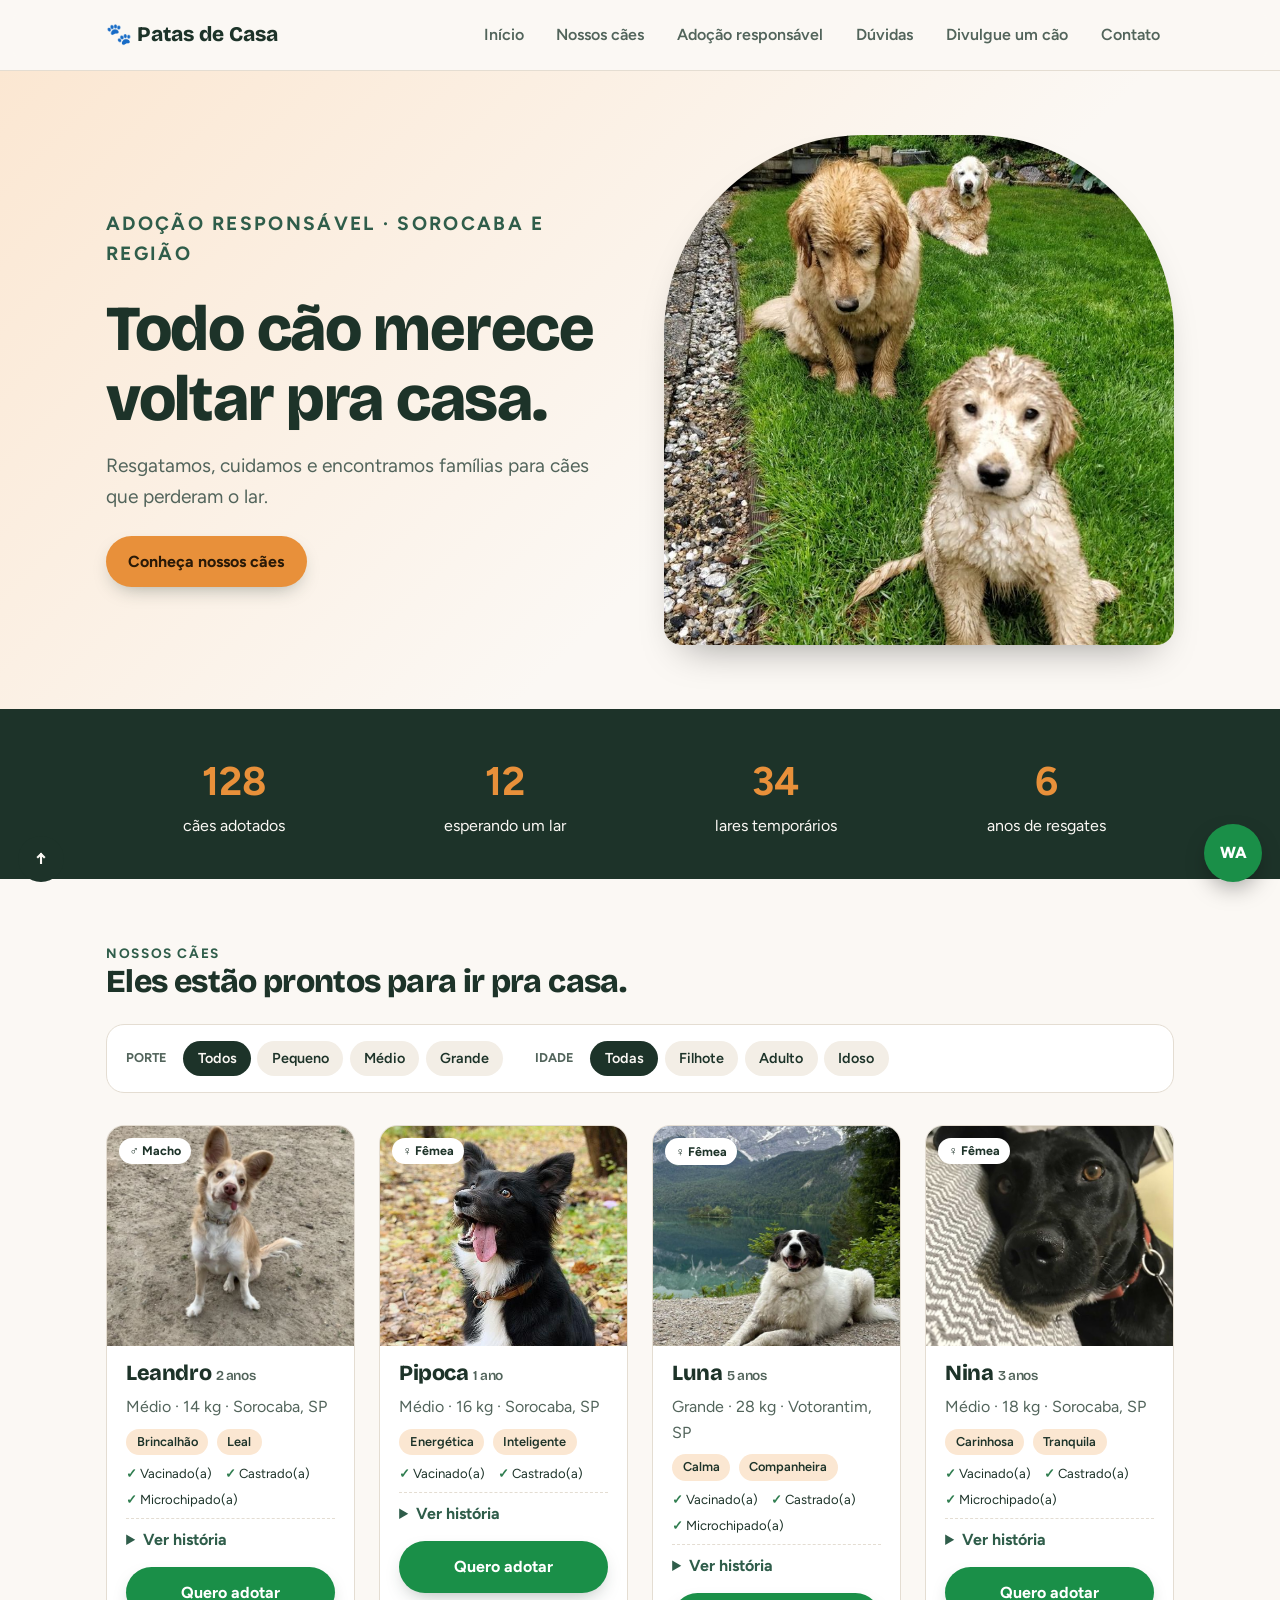
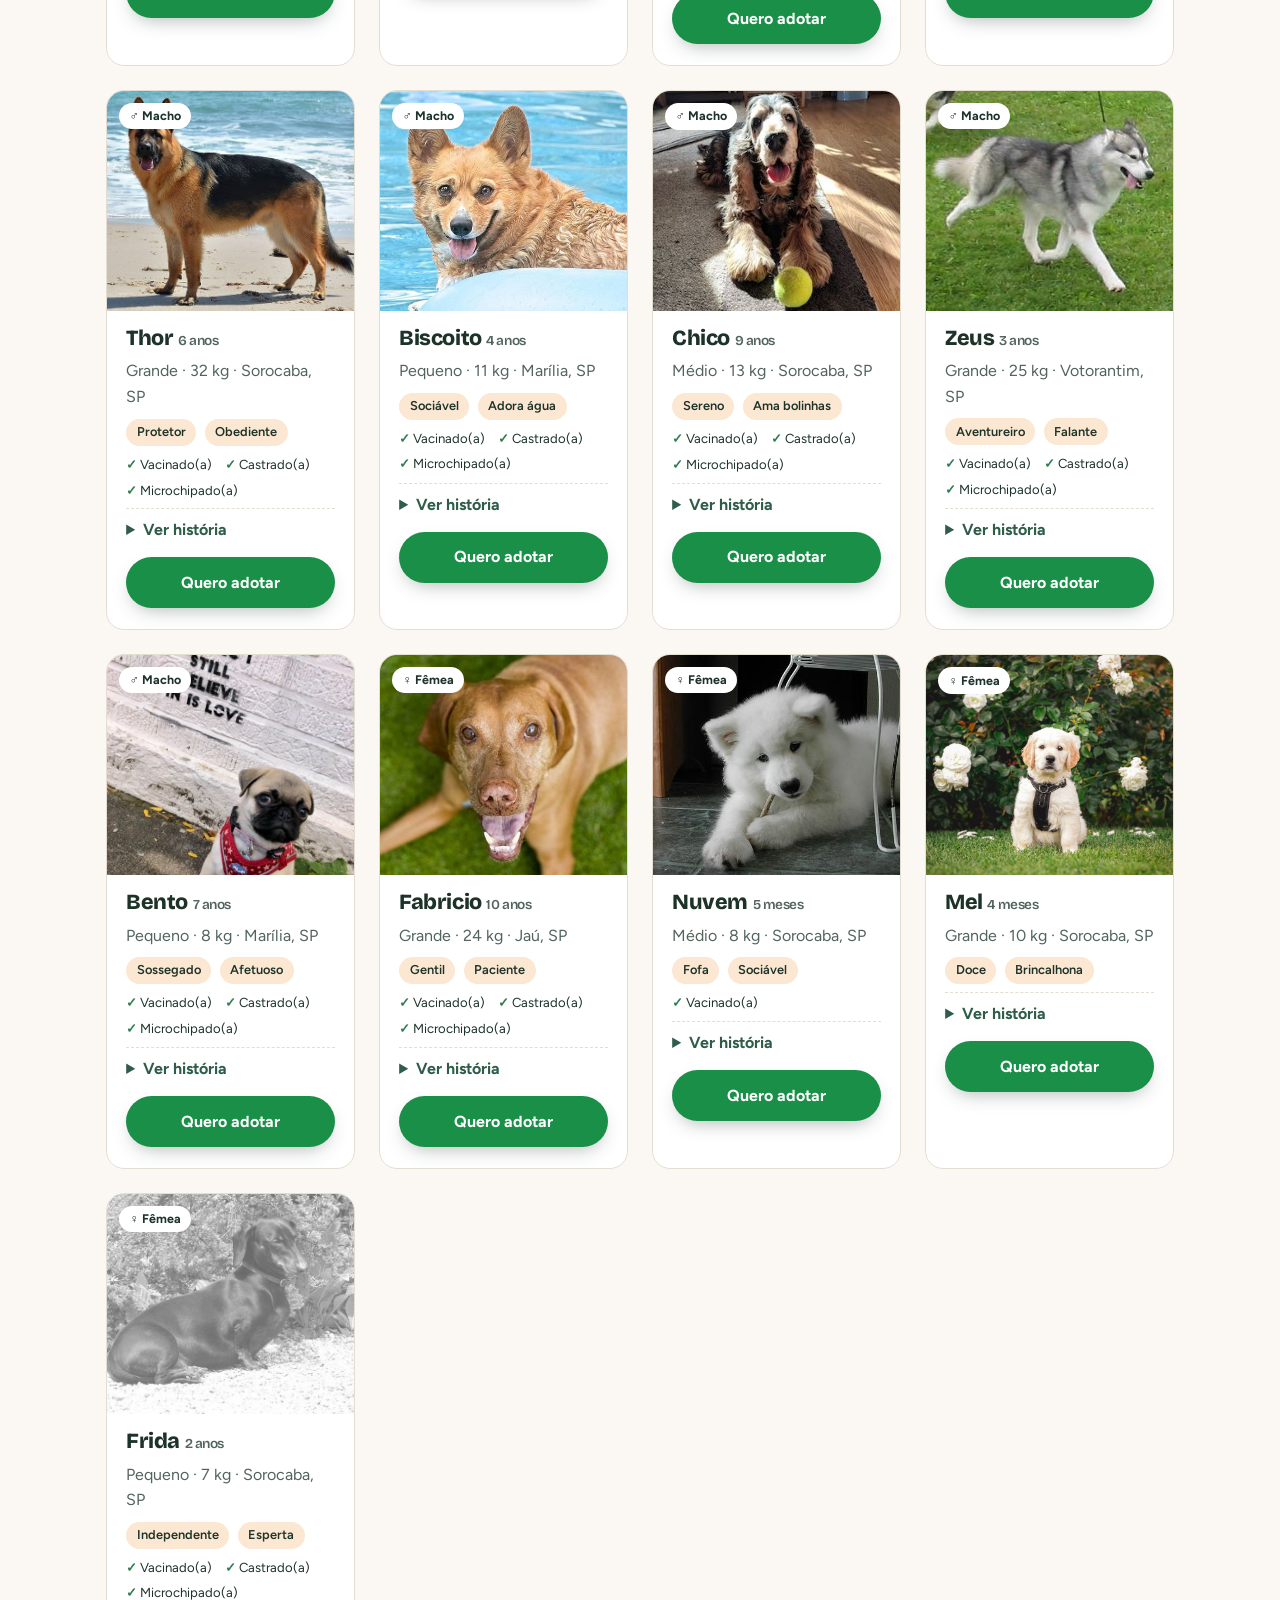
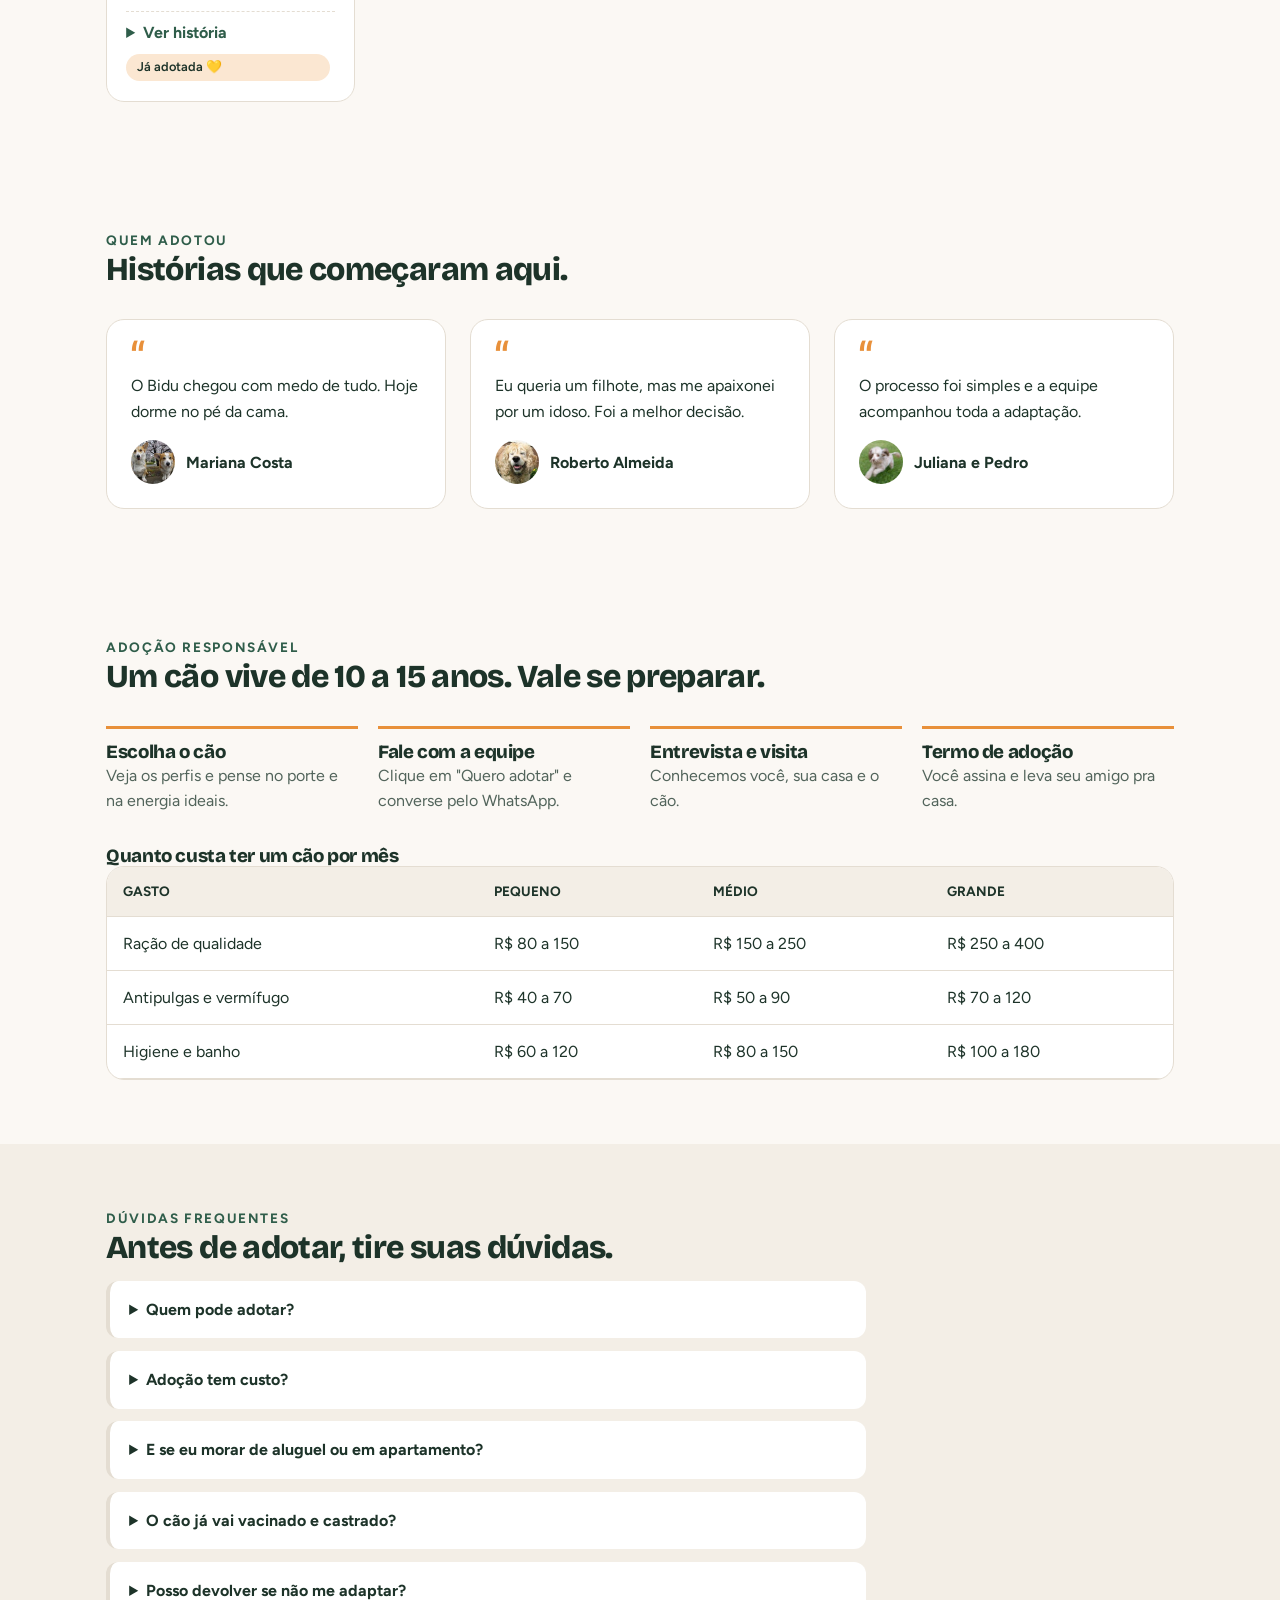
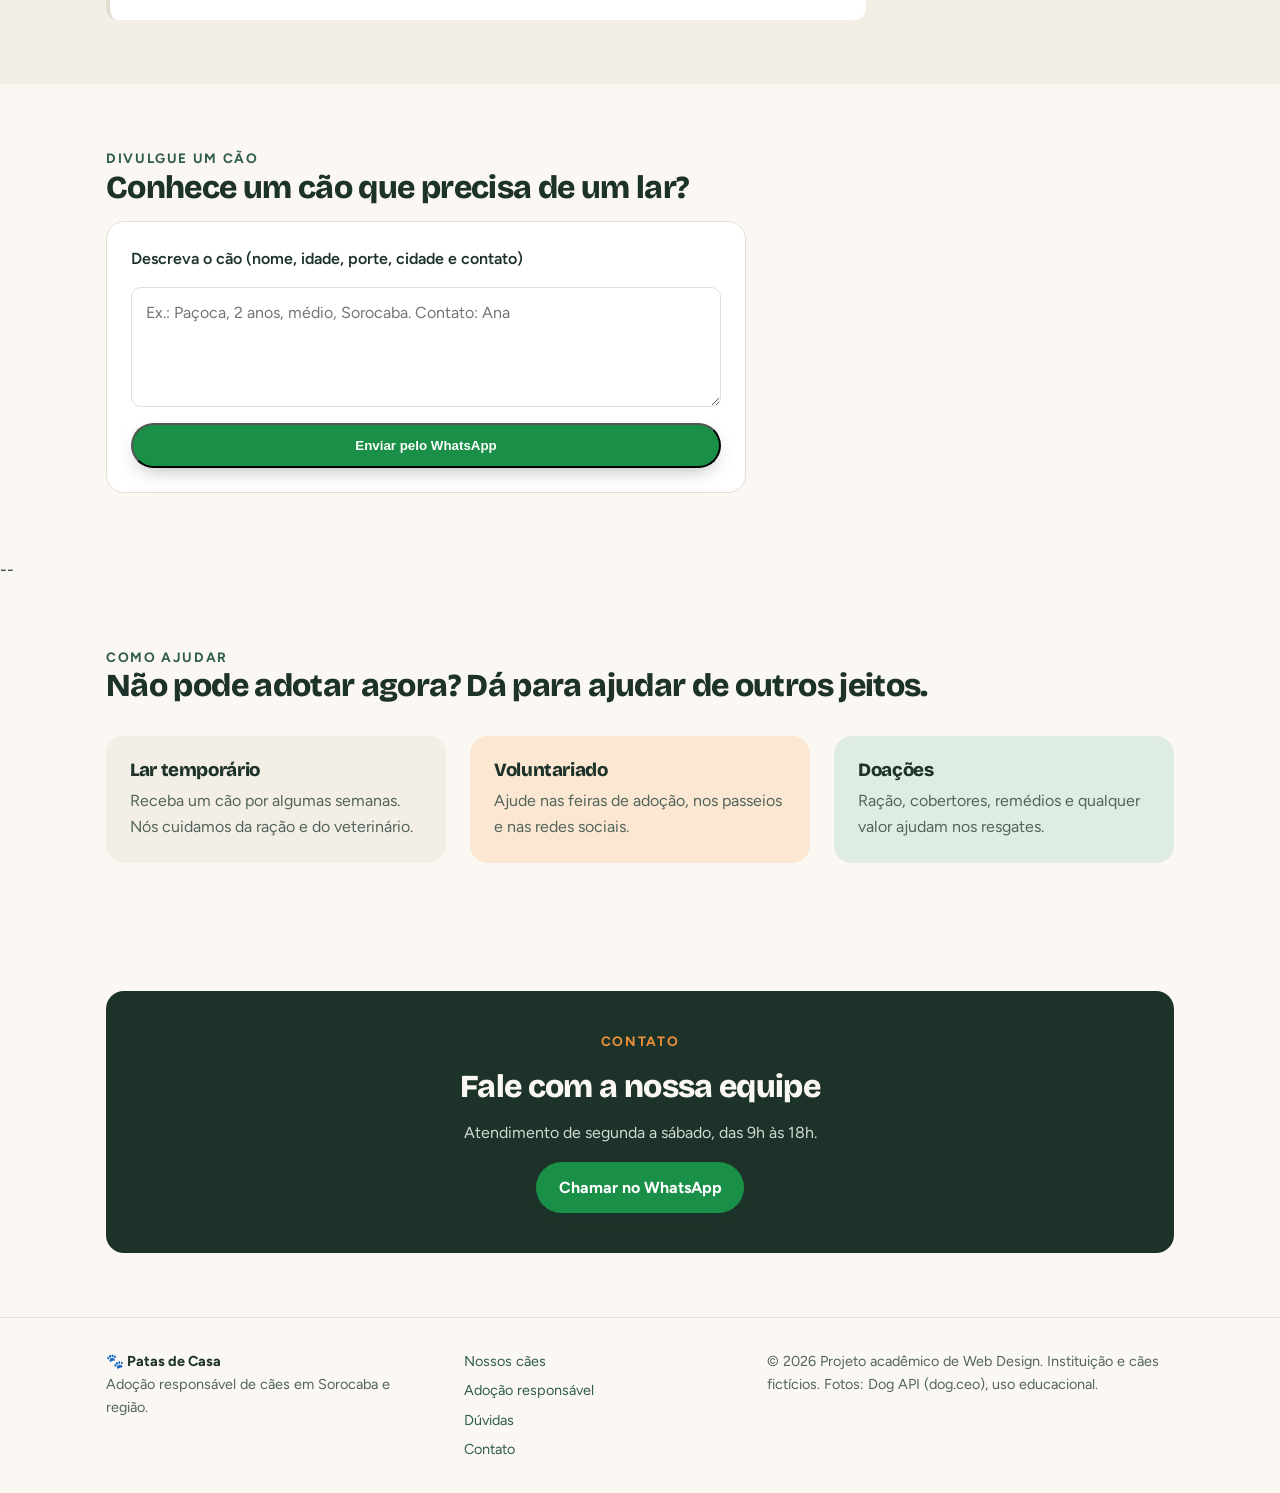
==== index.html @ 4185690d "1.3.5" ====
<!DOCTYPE html>
<!-- Documento HTML5. lang="pt-BR" informa o idioma (leitores de tela e tradutores usam isso). -->
<html lang="pt-BR">
<head>
  <!-- Codificação UTF-8: garante acentos e emojis corretos. -->
  <meta charset="UTF-8">
  <!-- Faz o site se ajustar à largura do celular (base da responsividade). -->
  <meta name="viewport" content="width=device-width, initial-scale=1">
  <!-- Título que aparece na aba do navegador. -->
  <title>Patas de Casa</title>
  <!-- Resumo do site usado por buscadores como o Google. -->
  <meta name="description" content="Patas de Casa: adoção responsável de cães resgatados em Sorocaba e região.">
  <!-- Acelera o carregamento das fontes do Google, abrindo a conexão antes. -->
  <link rel="preconnect" href="https://fonts.googleapis.com">
  <!-- Carrega as fontes Bricolage Grotesque (títulos) e Figtree (textos). -->
  <link rel="stylesheet" href="https://fonts.googleapis.com/css2?family=Bricolage+Grotesque:wght@800&family=Figtree:wght@400;600;700&display=swap">
  <!-- CSS externo -->
  <link rel="stylesheet" href="style.css">
</head>
<!-- Corpo da página: tudo que o usuário vê fica aqui. -->
<body>

<!-- CABEÇALHO fixo no topo (o CSS usa position sticky). -->
<header class="site-header">
  <!-- Menu de navegação. aria-label ajuda leitores de tela. -->
  <nav class="wrap nav" aria-label="Menu principal">
    <!-- Logotipo: link que leva ao início (âncora #inicio). -->
    <a class="logo" href="#inicio">🐾 Patas de Casa</a>
    <!-- Lista de links do menu. Cada href="#id" rola até a seção com aquele id. -->
    <ul class="menu">
      <li><a href="#inicio">Início</a></li>
      <li><a href="#caes">Nossos cães</a></li>
      <li><a href="#guia">Adoção responsável</a></li>
      <li><a href="#faq">Dúvidas</a></li>
      <li><a href="#divulgue">Divulgue um cão</a></li>
      <li><a href="#sobre">Contato</a></li>
    </ul>
  </nav>
</header>

<!-- Conteúdo principal da página (um por página). -->
<main>
  <!-- SEÇÃO INÍCIO (hero): primeira impressão do site. -->
  <section id="inicio" class="hero">
    <!-- Grade de 2 colunas: texto à esquerda, foto à direita. -->
    <div class="wrap hero-grid">
      <div>
        <p class="eyebrow">Adoção responsável · Sorocaba e região</p>
        <h1>Todo cão merece voltar pra casa.</h1>
        <p>Resgatamos, cuidamos e encontramos famílias para cães que perderam o lar.</p>
        <a class="btn" href="#caes">Conheça nossos cães</a>
      </div>
      <!-- Foto principal. O alt descreve a imagem para quem não a enxerga. -->
      <img src="img/hero-principal.jpg" alt="Dois cães golden brincando juntos na grama">
    </div>
  </section>

  <!-- FAIXA DE NÚMEROS: faixa escura com 4 estatísticas. -->
  <div class="stats">
    <div class="wrap">
      <div><strong>128</strong>cães adotados</div>
      <div><strong>12</strong>esperando um lar</div>
      <div><strong>34</strong>lares temporários</div>
      <div><strong>6</strong>anos de resgates</div>
    </div>
  </div>

  <!-- SEÇÃO NOSSOS CÃES: filtros e catálogo. -->
  <section id="caes">
    <div class="wrap">
      <p class="eyebrow">Nossos cães</p>
      <h2>Eles estão prontos para ir pra casa.</h2>
            <!-- FILTROS SEM JS: botões de rádio escondidos; o CSS usa :checked e :has() para filtrar. -->
            <div class="filtros" role="group" aria-label="Filtros dos cães">
      <!-- Agrupa os botões de um filtro. legend dá o nome do grupo (Porte ou Idade). -->
      <fieldset>
        <legend>Porte</legend>
        <!-- Rádios com o mesmo name formam um grupo (só um marcado). O label clicável funciona como botão. -->
        <input type="radio" name="p" id="p-todos" checked>
        <label for="p-todos">Todos</label>
        <input type="radio" name="p" id="p-pequeno">
        <label for="p-pequeno">Pequeno</label>
        <input type="radio" name="p" id="p-medio">
        <label for="p-medio">Médio</label>
        <input type="radio" name="p" id="p-grande">
        <label for="p-grande">Grande</label>
      </fieldset>
      <fieldset>
        <legend>Idade</legend>
        <input type="radio" name="i" id="i-todas" checked>
        <label for="i-todas">Todas</label>
        <input type="radio" name="i" id="i-filhote">
        <label for="i-filhote">Filhote</label>
        <input type="radio" name="i" id="i-adulto">
        <label for="i-adulto">Adulto</label>
        <input type="radio" name="i" id="i-idoso">
        <label for="i-idoso">Idoso</label>
      </fieldset>
      </div>
      <!-- GRADE DE CARDS: o CSS distribui os cards automaticamente em colunas. -->
      <div class="dog-grid">
        <!-- CARD DO CÃO. data-porte e data-idade são os valores que o filtro CSS compara. Os demais cards seguem o mesmo modelo. -->
        <article class="dog-card" data-porte="Médio" data-idade="Adulto">
          <!-- Moldura da foto (esconde o excesso no zoom do hover) com a etiqueta de sexo. -->
          <div class="photo">
            <img src="img/caramelo.jpg" alt="Leandro, cão médio" loading="lazy">
            <!-- Etiqueta de sexo, posicionada sobre a foto. -->
            <span class="tag">♂ Macho</span>
          </div>
          <div class="body">
            <h3>Leandro <small>2 anos</small></h3>
            <p>Médio · 14 kg · Sorocaba, SP</p>
            <div>
              <span class="chip">Brincalhão</span>
              <span class="chip">Leal</span>
            </div>
            <!-- Carteirinha de saúde: o CSS coloca o ✓ antes de cada item com ::before. -->
            <ul class="saude">
              <li>Vacinado(a)</li>
              <li>Castrado(a)</li>
              <li>Microchipado(a)</li>
            </ul>
            <!-- Botão expansível nativo do HTML: abre e fecha sem JavaScript. -->
            <details>
              <summary>Ver história</summary>
              <p>Apareceu numa praça, sempre no mesmo banco. Adora buscar gravetos.</p>
            </details>
            <!-- Link do WhatsApp. O texto da mensagem vai codificado na URL (parâmetro text). -->
            <a class="btn btn-whats" href="https://wa.me/5514996895439?text=Ol%C3%A1%21%20Tenho%20interesse%20em%20adotar%20o%20Caramelo.">Quero adotar</a>
          </div>
        </article>
        <article class="dog-card" data-porte="Médio" data-idade="Adulto">
          <div class="photo">
            <img src="img/pipoca.jpg" alt="Pipoca, cão médio" loading="lazy">
            <span class="tag">♀ Fêmea</span>
          </div>
          <div class="body">
            <h3>Pipoca <small>1 ano</small></h3>
            <p>Médio · 16 kg · Sorocaba, SP</p>
            <div>
              <span class="chip">Energética</span>
              <span class="chip">Inteligente</span>
            </div>
            <ul class="saude">
              <li>Vacinado(a)</li>
              <li>Castrado(a)</li>
            </ul>
            <details>
              <summary>Ver história</summary>
              <p>Aprende comandos em minutos e pede caminhadas longas.</p>
            </details>
            <a class="btn btn-whats" href="https://wa.me/5514996895439?text=Ol%C3%A1%21%20Tenho%20interesse%20em%20adotar%20a%20Pipoca.">Quero adotar</a>
          </div>
        </article>
        <article class="dog-card" data-porte="Grande" data-idade="Adulto">
          <div class="photo">
            <img src="img/luna.jpg" alt="Luna, cão grande" loading="lazy">
            <span class="tag">♀ Fêmea</span>
          </div>
          <div class="body">
            <h3>Luna <small>5 anos</small></h3>
            <p>Grande · 28 kg · Votorantim, SP</p>
            <div>
              <span class="chip">Calma</span>
              <span class="chip">Companheira</span>
            </div>
            <ul class="saude">
              <li>Vacinado(a)</li>
              <li>Castrado(a)</li>
              <li>Microchipado(a)</li>
            </ul>
            <details>
              <summary>Ver história</summary>
              <p>Foi resgatada de uma corrente curta e não guardou mágoa.</p>
            </details>
            <a class="btn btn-whats" href="https://wa.me/5514996895439?text=Ol%C3%A1%21%20Tenho%20interesse%20em%20adotar%20a%20Luna.">Quero adotar</a>
          </div>
        </article>
        <article class="dog-card" data-porte="Médio" data-idade="Adulto">
          <div class="photo">
            <img src="img/nina.jpg" alt="Nina, cão médio" loading="lazy">
            <span class="tag">♀ Fêmea</span>
          </div>
          <div class="body">
            <h3>Nina <small>3 anos</small></h3>
            <p>Médio · 18 kg · Sorocaba, SP</p>
            <div>
              <span class="chip">Carinhosa</span>
              <span class="chip">Tranquila</span>
            </div>
            <ul class="saude">
              <li>Vacinado(a)</li>
              <li>Castrado(a)</li>
              <li>Microchipado(a)</li>
            </ul>
            <details>
              <summary>Ver história</summary>
              <p>Há mais de um ano no abrigo, espera uma chance.</p>
            </details>
            <a class="btn btn-whats" href="https://wa.me/5514996895439?text=Ol%C3%A1%21%20Tenho%20interesse%20em%20adotar%20a%20Nina.">Quero adotar</a>
          </div>
        </article>
        <article class="dog-card" data-porte="Grande" data-idade="Adulto">
          <div class="photo">
            <img src="img/thor.jpg" alt="Thor, cão grande" loading="lazy">
            <span class="tag">♂ Macho</span>
          </div>
          <div class="body">
            <h3>Thor <small>6 anos</small></h3>
            <p>Grande · 32 kg · Sorocaba, SP</p>
            <div>
              <span class="chip">Protetor</span>
              <span class="chip">Obediente</span>
            </div>
            <ul class="saude">
              <li>Vacinado(a)</li>
              <li>Castrado(a)</li>
              <li>Microchipado(a)</li>
            </ul>
            <details>
              <summary>Ver história</summary>
              <p>Ex-cão de guarda, conhece vários comandos e adora bola.</p>
            </details>
            <a class="btn btn-whats" href="https://wa.me/5514996895439?text=Ol%C3%A1%21%20Tenho%20interesse%20em%20adotar%20o%20Thor.">Quero adotar</a>
          </div>
        </article>
        <article class="dog-card" data-porte="Pequeno" data-idade="Adulto">
          <div class="photo">
            <img src="img/biscoito.jpg" alt="Biscoito, cão pequeno" loading="lazy">
            <span class="tag">♂ Macho</span>
          </div>
          <div class="body">
            <h3>Biscoito <small>4 anos</small></h3>
            <p>Pequeno · 11 kg · Marília, SP</p>
            <div>
              <span class="chip">Sociável</span>
              <span class="chip">Adora água</span>
            </div>
            <ul class="saude">
              <li>Vacinado(a)</li>
              <li>Castrado(a)</li>
              <li>Microchipado(a)</li>
            </ul>
            <details>
              <summary>Ver história</summary>
              <p>Foi devolvido numa mudança, mas continua sorrindo.</p>
            </details>
            <a class="btn btn-whats" href="https://wa.me/5514996895439?text=Ol%C3%A1%21%20Tenho%20interesse%20em%20adotar%20o%20Biscoito.">Quero adotar</a>
          </div>
        </article>
        <article class="dog-card" data-porte="Médio" data-idade="Idoso">
          <div class="photo">
            <img src="img/chico.jpg" alt="Chico, cão médio" loading="lazy">
            <span class="tag">♂ Macho</span>
          </div>
          <div class="body">
            <h3>Chico <small>9 anos</small></h3>
            <p>Médio · 13 kg · Sorocaba, SP</p>
            <div>
              <span class="chip">Sereno</span>
              <span class="chip">Ama bolinhas</span>
            </div>
            <ul class="saude">
              <li>Vacinado(a)</li>
              <li>Castrado(a)</li>
              <li>Microchipado(a)</li>
            </ul>
            <details>
              <summary>Ver história</summary>
              <p>Só quer um canto macio para envelhecer.</p>
            </details>
            <a class="btn btn-whats" href="https://wa.me/5514996895439?text=Ol%C3%A1%21%20Tenho%20interesse%20em%20adotar%20o%20Chico.">Quero adotar</a>
          </div>
        </article>
        <article class="dog-card" data-porte="Grande" data-idade="Adulto">
          <div class="photo">
            <img src="img/zeus.jpg" alt="Zeus, cão grande" loading="lazy">
            <span class="tag">♂ Macho</span>
          </div>
          <div class="body">
            <h3>Zeus <small>3 anos</small></h3>
            <p>Grande · 25 kg · Votorantim, SP</p>
            <div>
              <span class="chip">Aventureiro</span>
              <span class="chip">Falante</span>
            </div>
            <ul class="saude">
              <li>Vacinado(a)</li>
              <li>Castrado(a)</li>
              <li>Microchipado(a)</li>
            </ul>
            <details>
              <summary>Ver história</summary>
              <p>Conversa com uivos curtos. Precisa de muro alto.</p>
            </details>
            <a class="btn btn-whats" href="https://wa.me/5514996895439?text=Ol%C3%A1%21%20Tenho%20interesse%20em%20adotar%20o%20Zeus.">Quero adotar</a>
          </div>
        </article>
        <article class="dog-card" data-porte="Pequeno" data-idade="Adulto">
          <div class="photo">
            <img src="img/bento.jpg" alt="Bento, cão pequeno" loading="lazy">
            <span class="tag">♂ Macho</span>
          </div>
          <div class="body">
            <h3>Bento <small>7 anos</small></h3>
            <p>Pequeno · 8 kg · Marília, SP</p>
            <div>
              <span class="chip">Sossegado</span>
              <span class="chip">Afetuoso</span>
            </div>
            <ul class="saude">
              <li>Vacinado(a)</li>
              <li>Castrado(a)</li>
              <li>Microchipado(a)</li>
            </ul>
            <details>
              <summary>Ver história</summary>
              <p>Prefere sofá a passeio longo. Perfeito para apartamento.</p>
            </details>
            <a class="btn btn-whats" href="https://wa.me/5514996895439?text=Ol%C3%A1%21%20Tenho%20interesse%20em%20adotar%20o%20Bento.">Quero adotar</a>
          </div>
        </article>
        <article class="dog-card" data-porte="Grande" data-idade="Idoso">
          <div class="photo">
            <img src="img/canela.jpg" alt="Canela, cão grande" loading="lazy">
            <span class="tag">♀ Fêmea</span>
          </div>
          <div class="body">
            <h3>Fabricio <small>10 anos</small></h3>
            <p>Grande · 24 kg · Jaú, SP</p>
            <div>
              <span class="chip">Gentil</span>
              <span class="chip">Paciente</span>
            </div>
            <ul class="saude">
              <li>Vacinado(a)</li>
              <li>Castrado(a)</li>
              <li>Microchipado(a)</li>
            </ul>
            <details>
              <summary>Ver história</summary>
              <p>Veterana do abrigo, acalma os filhotes que chegam.</p>
            </details>
            <a class="btn btn-whats" href="https://wa.me/5514996895439?text=Ol%C3%A1%21%20Tenho%20interesse%20em%20adotar%20a%20Canela.">Quero adotar</a>
          </div>
        </article>
        <article class="dog-card" data-porte="Médio" data-idade="Filhote">
          <div class="photo">
            <img src="img/nuvem.jpg" alt="Nuvem, cão médio" loading="lazy">
            <span class="tag">♀ Fêmea</span>
          </div>
          <div class="body">
            <h3>Nuvem <small>5 meses</small></h3>
            <p>Médio · 8 kg · Sorocaba, SP</p>
            <div>
              <span class="chip">Fofa</span>
              <span class="chip">Sociável</span>
            </div>
            <ul class="saude">
              <li>Vacinado(a)</li>
            </ul>
            <details>
              <summary>Ver história</summary>
              <p>Bola de pelo branco que adora roubar chinelos.</p>
            </details>
            <a class="btn btn-whats" href="https://wa.me/5514996895439?text=Ol%C3%A1%21%20Tenho%20interesse%20em%20adotar%20a%20Nuvem.">Quero adotar</a>
          </div>
        </article>
        <article class="dog-card" data-porte="Grande" data-idade="Filhote">
          <div class="photo">
            <img src="img/mel.jpg" alt="Mel, cão grande" loading="lazy">
            <span class="tag">♀ Fêmea</span>
          </div>
          <div class="body">
            <h3>Mel <small>4 meses</small></h3>
            <p>Grande · 10 kg · Sorocaba, SP</p>
            <div>
              <span class="chip">Doce</span>
              <span class="chip">Brincalhona</span>
            </div>
            <details>
              <summary>Ver história</summary>
              <p>Ainda completa o ciclo de vacinas com a família adotante.</p>
            </details>
            <a class="btn btn-whats" href="https://wa.me/5514996895439?text=Ol%C3%A1%21%20Tenho%20interesse%20em%20adotar%20a%20Mel.">Quero adotar</a>
          </div>
        </article>
        <!-- Cão já adotado: a classe adotado deixa a foto cinza e sem botão de adoção. -->
        <article class="dog-card adotado" data-porte="Pequeno" data-idade="Adulto">
          <div class="photo">
            <img src="img/frida.jpg" alt="Frida, cão pequeno" loading="lazy">
            <span class="tag">♀ Fêmea</span>
          </div>
          <div class="body">
            <h3>Frida <small>2 anos</small></h3>
            <p>Pequeno · 7 kg · Sorocaba, SP</p>
            <div>
              <span class="chip">Independente</span>
              <span class="chip">Esperta</span>
            </div>
            <ul class="saude">
              <li>Vacinado(a)</li>
              <li>Castrado(a)</li>
              <li>Microchipado(a)</li>
            </ul>
            <details>
              <summary>Ver história</summary>
              <p>Dachshund de personalidade forte. Já encontrou um lar!</p>
            </details>
            <span class="chip">Já adotada 💛</span>
          </div>
        </article>
      </div>
    </div>
  </section>

  <!-- SEÇÃO DEPOIMENTOS de quem adotou. -->
  <section id="historias">
    <div class="wrap">
      <p class="eyebrow">Quem adotou</p>
      <h2>Histórias que começaram aqui.</h2>
      <!-- Grade com 3 depoimentos lado a lado. -->
      <div class="quotes">
        <!-- figure + blockquote + figcaption: tags semânticas para citação com autor. -->
        <figure class="quote">
          <blockquote>O Bidu chegou com medo de tudo. Hoje dorme no pé da cama.</blockquote>
          <figcaption>
            <img src="img/adotado-1.jpg" alt="">
            <strong>Mariana Costa</strong>
          </figcaption>
        </figure>
        <figure class="quote">
          <blockquote>Eu queria um filhote, mas me apaixonei por um idoso. Foi a melhor decisão.</blockquote>
          <figcaption>
            <img src="img/adotado-2.jpg" alt="">
            <strong>Roberto Almeida</strong>
          </figcaption>
        </figure>
        <figure class="quote">
          <blockquote>O processo foi simples e a equipe acompanhou toda a adaptação.</blockquote>
          <figcaption>
            <img src="img/adotado-3.jpg" alt="">
            <strong>Juliana e Pedro</strong>
          </figcaption>
        </figure>
      </div>
    </div>
  </section>

  <!-- SEÇÃO ADOÇÃO RESPONSÁVEL: passos e tabela de custos. -->
  <section id="guia">
    <div class="wrap">
      <p class="eyebrow">Adoção responsável</p>
      <h2>Um cão vive de 10 a 15 anos. Vale se preparar.</h2>
      <!-- Lista ordenada (ol) com os 4 passos da adoção. -->
      <ol class="steps">
        <li><h3>Escolha o cão</h3><p>Veja os perfis e pense no porte e na energia ideais.</p></li>
        <li><h3>Fale com a equipe</h3><p>Clique em "Quero adotar" e converse pelo WhatsApp.</p></li>
        <li><h3>Entrevista e visita</h3><p>Conhecemos você, sua casa e o cão.</p></li>
        <li><h3>Termo de adoção</h3><p>Você assina e leva seu amigo pra casa.</p></li>
      </ol>
      <h3>Quanto custa ter um cão por mês</h3>
      <!-- Caixa que permite rolar a tabela na horizontal em telas pequenas. -->
      <div class="table-wrap">
        <!-- Tabela: thead é o cabeçalho e tbody são as linhas de dados. -->
        <table>
          <thead><tr><th>Gasto</th><th>Pequeno</th><th>Médio</th><th>Grande</th></tr></thead>
          <tbody>
            <tr><td>Ração de qualidade</td><td>R$ 80 a 150</td><td>R$ 150 a 250</td><td>R$ 250 a 400</td></tr>
            <tr><td>Antipulgas e vermífugo</td><td>R$ 40 a 70</td><td>R$ 50 a 90</td><td>R$ 70 a 120</td></tr>
            <tr><td>Higiene e banho</td><td>R$ 60 a 120</td><td>R$ 80 a 150</td><td>R$ 100 a 180</td></tr>
          </tbody>
        </table>
      </div>
    </div>
  </section>

  <!-- SEÇÃO DÚVIDAS FREQUENTES. -->
  <section id="faq">
    <div class="wrap">
      <p class="eyebrow">Dúvidas frequentes</p>
      <h2>Antes de adotar, tire suas dúvidas.</h2>
      <!-- Cada pergunta é um details: summary é a pergunta, o p é a resposta que aparece ao abrir. -->
      <details class="faq-item">
        <summary>Quem pode adotar?</summary>
        <p>Maiores de 18 anos, com moradia segura e disposição para cuidar do cão por toda a vida.</p>
      </details>
      <details class="faq-item">
        <summary>Adoção tem custo?</summary>
        <p>Não cobramos pelo cão. Pedimos apenas o compromisso com ração, vacinas e carinho.</p>
      </details>
      <details class="faq-item">
        <summary>E se eu morar de aluguel ou em apartamento?</summary>
        <p>Sem problema, desde que o contrato permita animais. Alguns cães, como o Bento, são ideais para apartamento.</p>
      </details>
      <details class="faq-item">
        <summary>O cão já vai vacinado e castrado?</summary>
        <p>A maioria sim. A carteirinha de cada cão mostra o que já foi feito.</p>
      </details>
      <details class="faq-item">
        <summary>Posso devolver se não me adaptar?</summary>
        <p>Conte com a gente antes de qualquer decisão. Nunca abandone: nós ajudamos a encontrar uma solução.</p>
      </details>
    </div>
  </section>

  <!-- SEÇÃO DIVULGUE UM CÃO. -->
  <section id="divulgue">
    <div class="wrap">
      <p class="eyebrow">Divulgue um cão</p>
      <h2>Conhece um cão que precisa de um lar?</h2>
      <!-- Sem JS: o formulário envia o texto para o WhatsApp pelo parâmetro "text" -->
      <!-- Formulário sem JS: envia o texto ao WhatsApp (method get coloca o campo text na URL). -->
      <form action="https://wa.me/5514996895439" method="get" target="_blank">
        <label for="msg">Descreva o cão (nome, idade, porte, cidade e contato)</label>
        <!-- required e minlength=20 fazem o próprio navegador validar o campo. -->
        <textarea id="msg" name="text" required minlength="20" placeholder="Ex.: Paçoca, 2 anos, médio, Sorocaba. Contato: Ana"></textarea>
        <button class="btn btn-whats" type="submit">Enviar pelo WhatsApp</button>
      </form>
    </div>
  </section>

  <!-- SEÇÃO COMO AJUDAR: 3 cards. -->--
  <section id="ajudar">
    <div class="wrap">
      <p class="eyebrow">Como ajudar</p>
      <h2>Não pode adotar agora? Dá para ajudar de outros jeitos.</h2>
      <!-- Grade de 3 colunas (vira 1 coluna no celular). -->
      <div class="help-grid">
        <article class="help">
          <h3>Lar temporário</h3>
          <p>Receba um cão por algumas semanas. Nós cuidamos da ração e do veterinário.</p>
        </article>
        <article class="help">
          <h3>Voluntariado</h3>
          <p>Ajude nas feiras de adoção, nos passeios e nas redes sociais.</p>
        </article>
        <article class="help">
          <h3>Doações</h3>
          <p>Ração, cobertores, remédios e qualquer valor ajudam nos resgates.</p>
        </article>
      </div>
    </div>
  </section>

  <!-- SEÇÃO CONTATO: cartão escuro com botão do WhatsApp. -->
  <section id="sobre">
    <div class="wrap">
      <div class="contact center">
        <p class="eyebrow" style="color: var(--accent);">Contato</p>
        <h2>Fale com a nossa equipe</h2>
        <p>Atendimento de segunda a sábado, das 9h às 18h.</p>
        <a class="btn btn-whats" href="https://wa.me/5514996895439">Chamar no WhatsApp</a>
      </div>
    </div>
  </section>
</main>

<!-- RODAPÉ: marca, links rápidos e créditos. -->
<footer class="site-footer">
  <div class="wrap footer-grid">
    <div>
      <strong>🐾 Patas de Casa</strong>
      <p>Adoção responsável de cães em Sorocaba e região.</p>
    </div>
    <nav aria-label="Rodapé">
      <a href="#caes">Nossos cães</a>
      <a href="#guia">Adoção responsável</a>
      <a href="#faq">Dúvidas</a>
      <a href="#sobre">Contato</a>
    </nav>
    <p>© 2026 Projeto acadêmico de Web Design. Instituição e cães fictícios. Fotos: Dog API (dog.ceo), uso educacional.</p>
  </div>
</footer>

<!-- Botão fixo que volta ao início da página. -->
<a class="topo" href="#inicio" aria-label="Voltar ao topo">↑</a>

<!-- Botão flutuante do WhatsApp, sempre visível (position fixed no CSS). -->
<a class="whats-float" href="https://wa.me/5514996895439" aria-label="Falar com a equipe pelo WhatsApp">WA</a>

</body>
</html>
---- style.css ----
/* =========================================================
   PATAS DE CASA - style.css (CSS externo, ligado pelo <link>)
   Propriedades "extras" estao marcadas com [EXTRA n]
   ========================================================= */

/* ---------- 1. Variaveis e reset ---------- */
/* VARIÁVEIS CSS: guardam as cores. Para mudar o visual do site todo, edite aqui. */
:root {
  --bg: #fbf8f4;
  --ink: #1d3329;
  --soft: #52645b;
  --line: #e4ddd2;
  --accent: #e8903a;
  --forest: #2f5d4a;
  --whats: #1a8f48;
}
/* Reset: tira margens padrão e faz width/height incluírem padding e borda (box-sizing). */
* { box-sizing: border-box; margin: 0; padding: 0; }

/* ---------- 2. Texto e cores ---------- */
/* Rolagem suave ao clicar nos links do menu. */
html { scroll-behavior: smooth; }              /* [EXTRA 1] rolagem suave */
/* Estilo base: fonte, tamanho, cor do texto e fundo. */
body {
  font-family: "Figtree", "Segoe UI", sans-serif;  /* font-family */
  font-size: 1rem;                                 /* font-size */
  line-height: 1.6;                                /* line-height */
  color: var(--ink);                               /* color */
  background-color: var(--bg);                     /* background-color */
}
/* Estilo comum dos títulos: fonte, peso, espaçamento entre letras. */
h1, h2, h3 {
  font-family: "Bricolage Grotesque", "Trebuchet MS", sans-serif;
  font-weight: 800;                                /* font-weight */
  line-height: 1.1;
  letter-spacing: -0.02em;                         /* letter-spacing */
  text-wrap: balance;                              /* [EXTRA 2] quebra equilibrada */
}
/* Título principal com tamanho fluido (clamp: mínimo, ideal, máximo). */
h1 { font-size: clamp(2.4rem, 6vw, 4rem); }        /* [EXTRA 3] clamp(): fonte fluida */
/* Tamanho e margem inferior dos subtítulos. */
h2 { font-size: 2rem; margin-bottom: 1rem; }       /* margin */
/* Parágrafos em cinza-esverdeado, mais suave que o texto principal. */
p { color: var(--soft); }
/* Links sem sublinhado, na cor verde de apoio. */
a { color: var(--forest); text-decoration: none; } /* text-decoration */
/* Cor do texto quando o usuário o seleciona. */
::selection { background: var(--accent); color: #fff; } /* [EXTRA 4] cor ao selecionar texto */
/* Imagens nunca passam da largura da caixa (responsivo). */
img { max-width: 100%; display: block; }
/* Pequeno rótulo em maiúsculas acima dos títulos. */
.eyebrow { text-transform: uppercase; letter-spacing: 0.12em; font-size: 0.85rem; font-weight: 700; color: var(--forest); } /* text-transform */

/* ---------- 3. Caixa, largura e alinhamento ---------- */
/* Contêiner central: limita a largura a 1100px e centraliza com margin auto. */
.wrap { width: 100%; max-width: 1100px; margin: 0 auto; padding: 0 16px; } /* width, max-width, margin */
/* Espaço vertical das seções; scroll-margin-top evita o menu fixo cobrir o título. */
section { padding: 4rem 0; scroll-margin-top: 80px; } /* [EXTRA 5] ancora nao fica escondida sob o menu */
/* Centraliza o texto. */
.center { text-align: center; }                    /* text-align */

/* ---------- 4. Cabecalho fixo e menu (position, flexbox) ---------- */
/* Cabeçalho fixo (sticky) com efeito de vidro fosco (backdrop-filter). */
.site-header {
  position: sticky; top: 0; z-index: 50;           /* position, z-index */
  background-color: rgba(251, 248, 244, 0.85);
  backdrop-filter: blur(10px);                     /* [EXTRA 6] vidro fosco */
  border-bottom: 1px solid var(--line);            /* border */
}
/* Flexbox: logo à esquerda e menu à direita, alinhados ao centro vertical. */
.nav { display: flex; justify-content: space-between; align-items: center; min-height: 70px; flex-wrap: wrap; gap: 0.5rem; } /* display:flex */
/* Estilo do nome Patas de Casa. */
.logo { font-family: "Bricolage Grotesque", sans-serif; font-size: 1.3rem; font-weight: 800; color: var(--ink); }
/* Links em linha (flex), sem marcadores de lista. */
.menu { display: flex; gap: 0.25rem; list-style: none; flex-wrap: wrap; } /* list-style */
/* Links do menu em formato de pílula (border-radius alto). */
.menu a { display: block; padding: 0.5rem 0.9rem; border-radius: 999px; color: var(--soft); font-weight: 600; transition: background-color 0.2s, color 0.2s; }
/* Ao passar o mouse, o link ganha fundo e cor mais escura. */
.menu a:hover { background-color: #f3eee6; color: var(--ink); }  /* :hover */

/* ---------- 5. Botoes ---------- */
/* Botão base: pílula laranja com sombra e transição suave. */
.btn {
  display: inline-block; padding: 0.8rem 1.4rem;
  border-radius: 999px;                            /* border-radius */
  background-color: var(--accent); color: #2a1a08; font-weight: 700;
  box-shadow: 0 8px 20px -8px rgba(29, 51, 41, 0.4); /* box-shadow */
  cursor: pointer;                                 /* cursor */
  transition: transform 0.2s ease, box-shadow 0.2s ease; /* transition */
}
/* No hover o botão sobe 3px (transform) e a sombra aumenta. */
.btn:hover { transform: translateY(-3px); box-shadow: 0 14px 24px -10px rgba(29, 51, 41, 0.5); } /* [EXTRA 7] transform */
/* Variação verde do botão, para ações de WhatsApp. */
.btn-whats { background-color: var(--whats); color: #fff; }
/* Contorno visível ao navegar pelo teclado (acessibilidade). */
.btn:focus-visible, input:focus-visible, textarea:focus-visible { outline: 3px solid var(--accent); outline-offset: 3px; }

/* ---------- 6. Hero (grid + gradiente) ---------- */
/* Fundo em degradê (linear-gradient) da seção inicial. */
.hero { background: linear-gradient(135deg, #fbe7d2 0%, var(--bg) 60%); } /* [EXTRA 8] gradiente */
/* Grid de 2 colunas iguais com espaço (gap) entre elas. */
.hero-grid { display: grid; grid-template-columns: 1fr 1fr; gap: 3rem; align-items: center; } /* display:grid */
/* Parágrafo do hero: margens e fonte maior. */
.hero-grid p { margin: 1rem 0 1.5rem; font-size: 1.2rem; }
/* Foto com topo em arco, quadrada (aspect-ratio) e sem distorção (object-fit: cover). */
.hero img { border-radius: 200px 200px 18px 18px; width: 100%; aspect-ratio: 1 / 1; object-fit: cover; box-shadow: 0 20px 40px -20px rgba(0,0,0,.4); } /* [EXTRA 9] aspect-ratio + object-fit */

/* ---------- 7. Numeros ---------- */
/* Faixa escura dos números. */
.stats { background-color: var(--ink); color: var(--bg); padding: 2.5rem 0; }
/* Grid de 4 colunas com texto centralizado. */
.stats .wrap { display: grid; grid-template-columns: repeat(4, 1fr); gap: 1rem; text-align: center; }
/* Números grandes em laranja. */
.stats strong { display: block; font-size: 2.5rem; color: var(--accent); }

/* ---------- 8. Cards dos caes ---------- */
/* Grade responsiva: auto-fill com minmax cria quantas colunas de 240px couberem. */
.dog-grid { display: grid; grid-template-columns: repeat(auto-fill, minmax(240px, 1fr)); gap: 1.5rem; margin-top: 2rem; }
/* Card branco com borda, cantos arredondados e transição para o hover. */
.dog-card { background-color: #fff; border: 1px solid var(--line); border-radius: 18px; overflow: hidden; transition: transform 0.25s, box-shadow 0.25s; } /* overflow */
/* Efeito de elevação ao passar o mouse. */
.dog-card:hover { transform: translateY(-6px); box-shadow: 0 16px 30px -14px rgba(29, 51, 41, 0.35); }
/* Foto com altura fixa, cortada com object-fit: cover. */
.dog-card img { width: 100%; height: 220px; object-fit: cover; transition: transform 0.5s; }
/* Zoom leve na foto ao passar o mouse. */
.dog-card:hover img { transform: scale(1.08); }
/* overflow hidden: o zoom da foto não vaza para fora da moldura. */
.dog-card .photo { overflow: hidden; }
/* Área de texto do card, organizada em grid com espaçamento. */
.dog-card .body { padding: 1rem 1.2rem 1.3rem; display: grid; gap: 0.5rem; }
/* Tamanho do nome do cão. */
.dog-card h3 { font-size: 1.35rem; }
/* Etiquetinha arredondada (características do cão). */
.chip { display: inline-block; background-color: #fbe7d2; color: var(--ink); font-size: 0.8rem; font-weight: 600; padding: 0.2rem 0.65rem; border-radius: 999px; margin-right: 0.3rem; }
/* Cão adotado: foto em preto e branco e meio transparente. */
.adotado img { filter: grayscale(100%); opacity: 0.6; } /* [EXTRA 10] filter + opacity */

/* ---------- 9. Guia, tabela e listas ---------- */
/* Grade de 4 colunas para os passos da adoção. */
.steps { display: grid; grid-template-columns: repeat(4, 1fr); gap: 1.25rem; margin: 2rem 0; list-style: none; }
/* Linha laranja no topo de cada passo. */
.steps li { border-top: 3px solid var(--accent); padding-top: 0.8rem; }
/* Moldura da tabela; overflow-x auto cria rolagem horizontal no celular. */
.table-wrap { overflow-x: auto; border: 1px solid var(--line); border-radius: 18px; background-color: #fff; }
/* Tabela de largura total com bordas unidas (border-collapse). */
table { width: 100%; border-collapse: collapse; min-width: 520px; }
/* Espaçamento e linha inferior das células. */
th, td { text-align: left; padding: 0.85rem 1rem; border-bottom: 1px solid var(--line); }
/* Cabeçalho da tabela: fundo claro e letras maiúsculas. */
th { background-color: #f3eee6; font-size: 0.85rem; text-transform: uppercase; }
/* Destaca a linha da tabela sob o mouse. */
tr:hover td { background-color: #fbf3e8; }          /* hover na linha */

/* ---------- 10. Formulario ---------- */
/* Cartão do formulário (grid com espaço entre os campos). */
form { display: grid; gap: 1rem; max-width: 640px; background-color: #fff; border: 1px solid var(--line); border-radius: 18px; padding: 1.5rem; }
/* Rótulos dos campos em negrito. */
label { font-weight: 600; }
/* Campos herdam a fonte da página, ocupam toda a largura e têm borda arredondada. */
input, textarea { font: inherit; width: 100%; padding: 0.7rem 0.85rem; border: 1.5px solid var(--line); border-radius: 10px; accent-color: var(--accent); }
/* Campo em foco ganha borda verde. */
input:focus, textarea:focus { border-color: var(--forest); outline: none; }
/* Borda vermelha em campo inválido, só depois de preenchido (:placeholder-shown). */
input:invalid:not(:placeholder-shown), textarea:invalid:not(:placeholder-shown) { border-color: #b3402a; } /* validacao visual so com CSS */
/* Altura mínima e redimensionamento só na vertical. */
textarea { min-height: 120px; resize: vertical; }

/* ---------- 11. Contato, rodape e botao flutuante ---------- */
/* Cartão escuro da seção de contato. */
.contact { background-color: var(--ink); color: var(--bg); border-radius: 18px; padding: 2.5rem; }
/* Texto claro sobre o fundo escuro. */
.contact p { color: #cfdad3; margin-bottom: 1rem; }
/* Linha superior e espaçamento do rodapé. */
.site-footer { border-top: 1px solid var(--line); padding: 2rem 0; font-size: 0.9rem; }
/* Botão redondo fixo no canto da tela (position fixed, grid para centralizar). */
.whats-float { position: fixed; right: 18px; bottom: 18px; z-index: 60; width: 58px; height: 58px; border-radius: 50%; background-color: var(--whats); color: #fff; display: grid; place-items: center; font-weight: 800; box-shadow: 0 10px 24px -6px rgba(0,0,0,.4); }

/* ---------- 12. Animacao ---------- */
/* Animação: elementos surgem subindo e ganhando opacidade. */
@keyframes surgir { from { opacity: 0; transform: translateY(14px); } to { opacity: 1; transform: none; } } /* [EXTRA 11] @keyframes */
/* Aplica a animação surgir ao hero e aos cards. */
.hero-grid, .dog-card { animation: surgir 0.6s ease both; } /* animation */

/* ---------- 13. Responsividade (@media) ---------- */
/* RESPONSIVIDADE (tablet): grades passam para 2 colunas. */
@media (max-width: 860px) {
  .hero-grid, .steps { grid-template-columns: 1fr 1fr; }
  .stats .wrap { grid-template-columns: 1fr 1fr; }
}
/* RESPONSIVIDADE (celular): grades de 1 coluna e menu centralizado. */
@media (max-width: 560px) {
  .hero-grid, .steps { grid-template-columns: 1fr; }
  .nav { justify-content: center; }
  h2 { font-size: 1.6rem; }
}
/* Quem prefere menos movimento no sistema fica sem animações. */
@media (prefers-reduced-motion: reduce) { * { animation: none !important; transition: none !important; } }

/* =========================================================
   NOVOS RECURSOS (versao 2)
   ========================================================= */

/* ---------- 14. Filtros 100% CSS (radio + :has) ---------- */
/* Caixa branca que contém os grupos de filtro. */
.filtros {
  display: flex;
  flex-wrap: wrap;
  gap: 1rem 2rem;
  margin-top: 1.5rem;
  padding: 1rem 1.2rem;
  background-color: #fff;
  border: 1px solid var(--line);
  border-radius: 18px;
}
/* Remove a borda padrão e alinha título e botões em linha. */
.filtros fieldset {
  border: 0;
  display: flex;
  flex-wrap: wrap;
  align-items: center;
  gap: 0.4rem;
}
/* Título do grupo (PORTE, IDADE) em maiúsculas pequenas. */
.filtros legend {
  float: left;
  margin-right: 0.6rem;
  font-size: 0.8rem;
  font-weight: 700;
  text-transform: uppercase;
  color: var(--soft);
}
/* Esconde o botão de rádio sem tirá-lo do teclado (opacity 0 e 1px). */
.filtros input {
  position: absolute;
  opacity: 0;
  width: 1px;
  height: 1px;
}
/* O label vira um botão em formato de pílula. */
.filtros label {
  padding: 0.4rem 0.9rem;
  border-radius: 999px;
  background-color: #f3eee6;
  font-size: 0.9rem;
  font-weight: 600;
  cursor: pointer;
  transition: background-color 0.2s, color 0.2s;
}
/* Cor de destaque ao passar o mouse. */
.filtros label:hover { background-color: #fbe7d2; }
/* Opção marcada: fica escura. O + pega o label logo após o input. */
.filtros input:checked + label { background-color: var(--ink); color: var(--bg); }
/* Contorno de foco para quem navega pelo teclado. */
.filtros input:focus-visible + label { outline: 3px solid var(--accent); outline-offset: 2px; }

/* FILTRO: se um rádio está marcado (:checked), esconde (display none) os cards que não combinam. :has() permite o pai reagir ao filho. */
#caes:has(#p-pequeno:checked) .dog-card:not([data-porte="Pequeno"]),
#caes:has(#p-medio:checked) .dog-card:not([data-porte="Médio"]),
#caes:has(#p-grande:checked) .dog-card:not([data-porte="Grande"]),
#caes:has(#i-filhote:checked) .dog-card:not([data-idade="Filhote"]),
#caes:has(#i-adulto:checked) .dog-card:not([data-idade="Adulto"]),
#caes:has(#i-idoso:checked) .dog-card:not([data-idade="Idoso"]) {
  display: none;
}

/* ---------- 15. Cards: etiqueta, carteirinha e historia ---------- */
/* position relative serve de referência para a etiqueta de sexo. */
.dog-card .photo { position: relative; }
/* Etiqueta posicionada sobre a foto (position absolute). */
.dog-card .tag {
  position: absolute;
  top: 12px;
  left: 12px;
  padding: 0.2rem 0.65rem;
  border-radius: 999px;
  background-color: #fff;
  color: var(--ink);
  font-size: 0.78rem;
  font-weight: 700;
}
/* Idade menor e mais clara ao lado do nome. */
.dog-card small { font-size: 0.85rem; color: var(--soft); font-weight: 600; }
/* Carteirinha de saúde em linha, com quebra automática. */
.saude {
  display: flex;
  flex-wrap: wrap;
  gap: 0.3rem 0.8rem;
  list-style: none;
  font-size: 0.82rem;
}
/* Insere o símbolo ✓ antes de cada item sem mexer no HTML. */
.saude li::before {
  content: "✓ ";
  color: #2f7d4f;
  font-weight: 800;
}
/* Linha tracejada separando a história do restante. */
.dog-card details {
  border-top: 1px dashed var(--line);
  padding-top: 0.5rem;
}
/* O texto Ver história parece clicável (cursor pointer). */
.dog-card summary {
  cursor: pointer;
  font-weight: 700;
  color: var(--forest);
}
/* Texto da história. */
.dog-card details p { margin-top: 0.4rem; font-size: 0.92rem; }
/* Botão de adoção centralizado. */
.dog-card .btn { text-align: center; margin-top: 0.4rem; }

/* ---------- 16. Depoimentos ---------- */
/* Grade de 3 depoimentos. */
.quotes {
  display: grid;
  grid-template-columns: repeat(3, 1fr);
  gap: 1.5rem;
  margin-top: 2rem;
}
/* Cartão de depoimento. */
.quote {
  display: grid;
  gap: 1rem;
  align-content: space-between;
  padding: 1.5rem;
  background-color: #fff;
  border: 1px solid var(--line);
  border-radius: 18px;
}
/* Aspas grandes decorativas geradas por CSS. */
.quote blockquote::before {
  content: "“";
  display: block;
  font-family: "Bricolage Grotesque", serif;
  font-size: 3rem;
  line-height: 0.6;
  color: var(--accent);
}
/* Foto e nome lado a lado (flex). */
.quote figcaption {
  display: flex;
  align-items: center;
  gap: 0.7rem;
}
/* Foto redonda (border-radius 50%). */
.quote figcaption img {
  width: 44px;
  height: 44px;
  border-radius: 50%;
  object-fit: cover;
}

/* ---------- 17. FAQ com <details> ---------- */
/* Fundo bege para diferenciar a seção de dúvidas. */
#faq { background-color: #f3eee6; }
/* Cartão de cada pergunta com borda lateral. */
.faq-item {
  max-width: 760px;
  margin-top: 0.8rem;
  padding: 1rem 1.2rem;
  background-color: #fff;
  border-radius: 12px;
  border-left: 4px solid var(--line);
  transition: border-color 0.2s;
}
/* Quando aberta, a borda lateral fica laranja (seletor de atributo). */
.faq-item[open] { border-left-color: var(--accent); }
/* Pergunta clicável em negrito. */
.faq-item summary { cursor: pointer; font-weight: 700; }
/* Resposta com espaço acima. */
.faq-item p { margin-top: 0.6rem; }

/* ---------- 18. Como ajudar ---------- */
/* Grade de 3 colunas. */
.help-grid {
  display: grid;
  grid-template-columns: repeat(3, 1fr);
  gap: 1.5rem;
  margin-top: 2rem;
}
/* Cartão de ajuda com transição. */
.help {
  padding: 1.5rem;
  border-radius: 18px;
  background-color: #f3eee6;
  transition: transform 0.25s;
}
/* Sobe um pouco ao passar o mouse. */
.help:hover { transform: translateY(-4px); }
/* nth-child escolhe o 2º cartão: fundo laranja claro. */
.help:nth-child(2) { background-color: #fbe7d2; }
/* 3º cartão: fundo verde claro. */
.help:nth-child(3) { background-color: #dfece4; }
/* Espaço abaixo do título do cartão. */
.help h3 { margin-bottom: 0.5rem; }

/* ---------- 19. Rodape e voltar ao topo ---------- */
/* Rodapé em 3 colunas. */
.footer-grid {
  display: grid;
  grid-template-columns: 1.2fr 1fr 1.5fr;
  gap: 2rem;
  align-items: start;
}
/* Links do rodapé um embaixo do outro. */
.footer-grid nav { display: grid; gap: 0.4rem; }
/* Sublinha o link ao passar o mouse. */
.footer-grid a:hover { text-decoration: underline; }
/* Botão fixo no canto esquerdo para voltar ao topo. */
.topo {
  position: fixed;
  left: 18px;
  bottom: 18px;
  z-index: 60;
  width: 46px;
  height: 46px;
  display: grid;
  place-items: center;
  border-radius: 50%;
  background-color: var(--ink);
  color: var(--bg);
  font-weight: 800;
  transition: transform 0.2s;
}
/* Sobe levemente no hover. */
.topo:hover { transform: translateY(-4px); }

/* ---------- 20. Tema escuro automatico ---------- */
/* TEMA ESCURO: se o sistema do usuário está no modo escuro, troca as variáveis e os fundos brancos. */
@media (prefers-color-scheme: dark) {
  :root {
    --bg: #121a16;
    --ink: #ecf1ed;
    --soft: #a9b8af;
    --line: #2d3b34;
    --forest: #8cc7a8;
  }
  .site-header { background-color: rgba(18, 26, 22, 0.85); }
  .dog-card, .filtros, .quote, form, .table-wrap, .faq-item, .dog-card .tag { background-color: #1a241f; }
  .hero { background: linear-gradient(135deg, #3a2a19 0%, var(--bg) 60%); }
  #faq, .help, th, .filtros label { background-color: #1f2b25; }
  .help:nth-child(2) { background-color: #3a2a19; }
  .help:nth-child(3) { background-color: #1d3329; }
  .stats, .contact, .topo { background-color: #1f2b25; }
  .chip { background-color: #3a2a19; color: var(--ink); }
  .menu a:hover, tr:hover td { background-color: #1f2b25; }
  .dog-card .tag { color: var(--ink); }
}

/* ---------- 21. Responsividade extra e impressao ---------- */
/* RESPONSIVIDADE (novas seções): depoimentos, ajuda e rodapé em 1 coluna. */
@media (max-width: 860px) {
  .quotes, .help-grid, .footer-grid { grid-template-columns: 1fr; }
}
/* IMPRESSÃO: esconde menu, botões e formulário e usa fundo branco. */
@media print {
  .site-header, .whats-float, .topo, .filtros, form { display: none; }
  body { background-color: #fff; color: #000; }
}
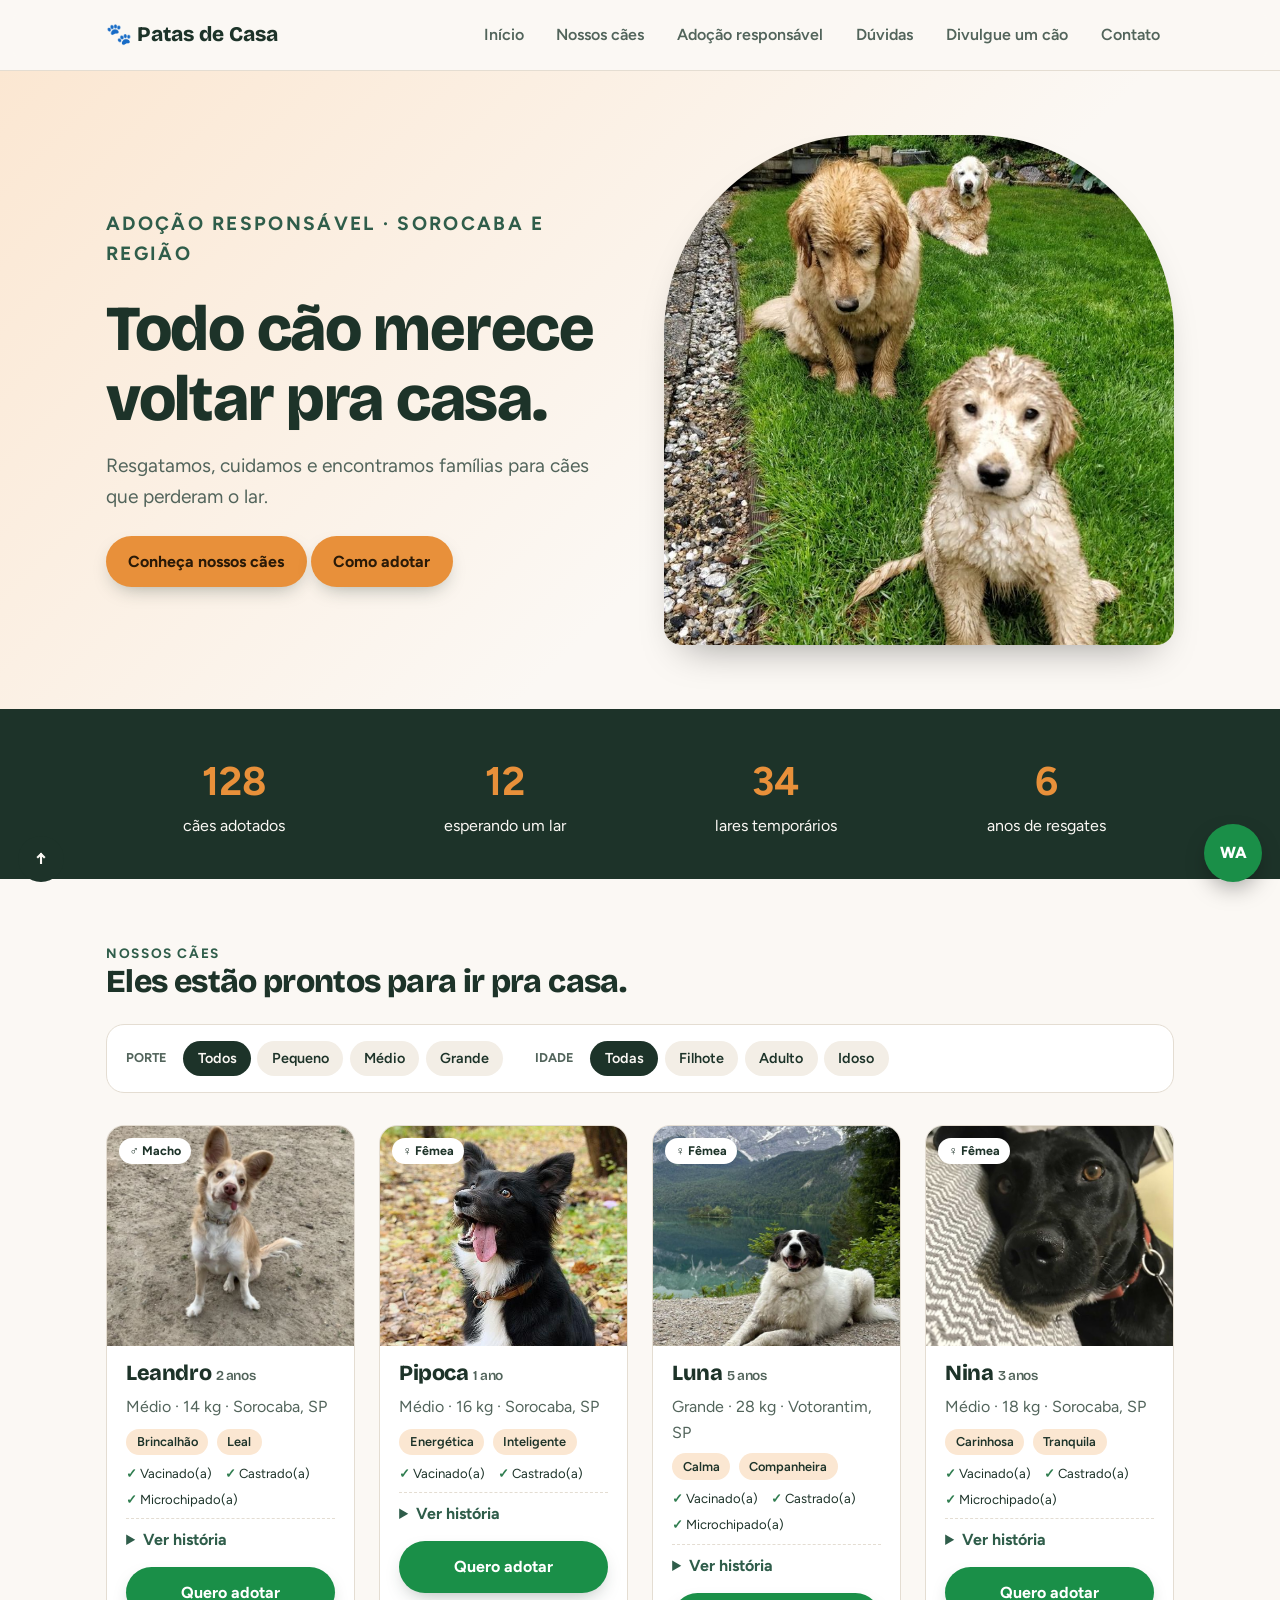
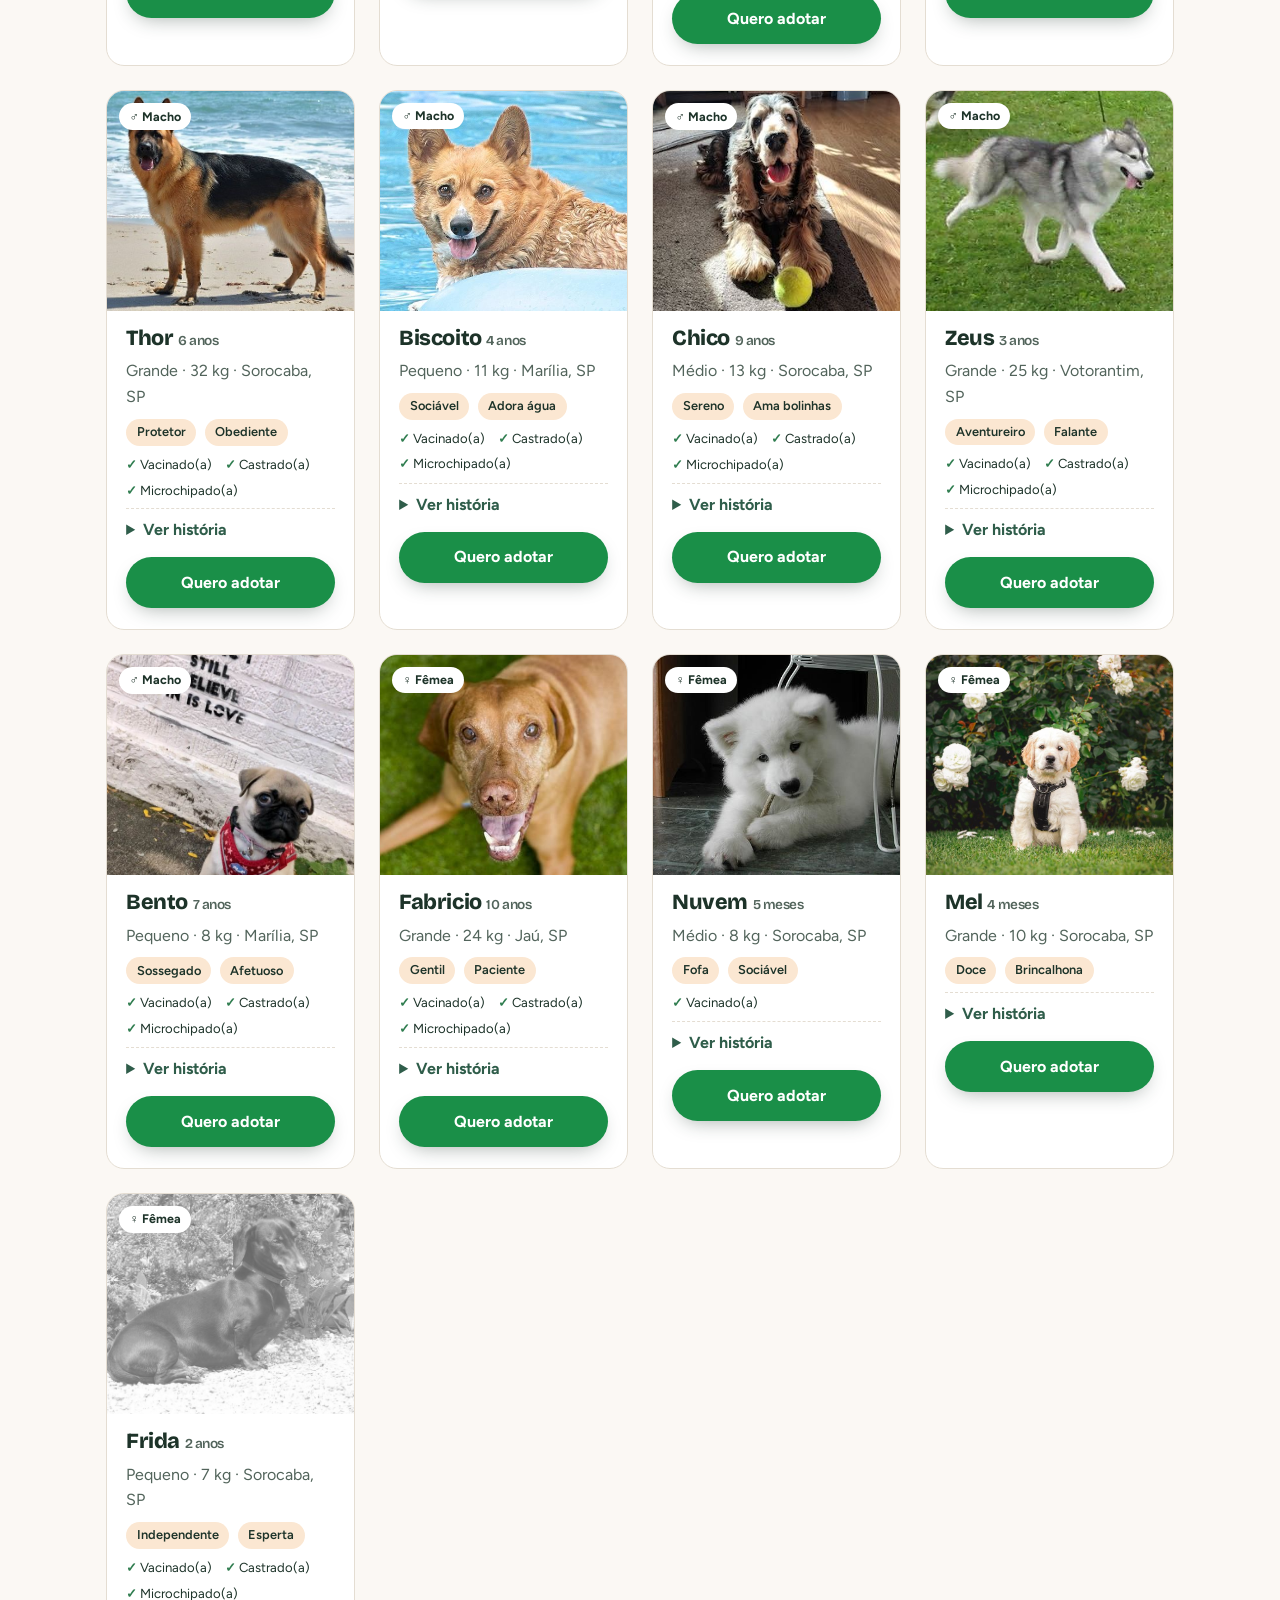
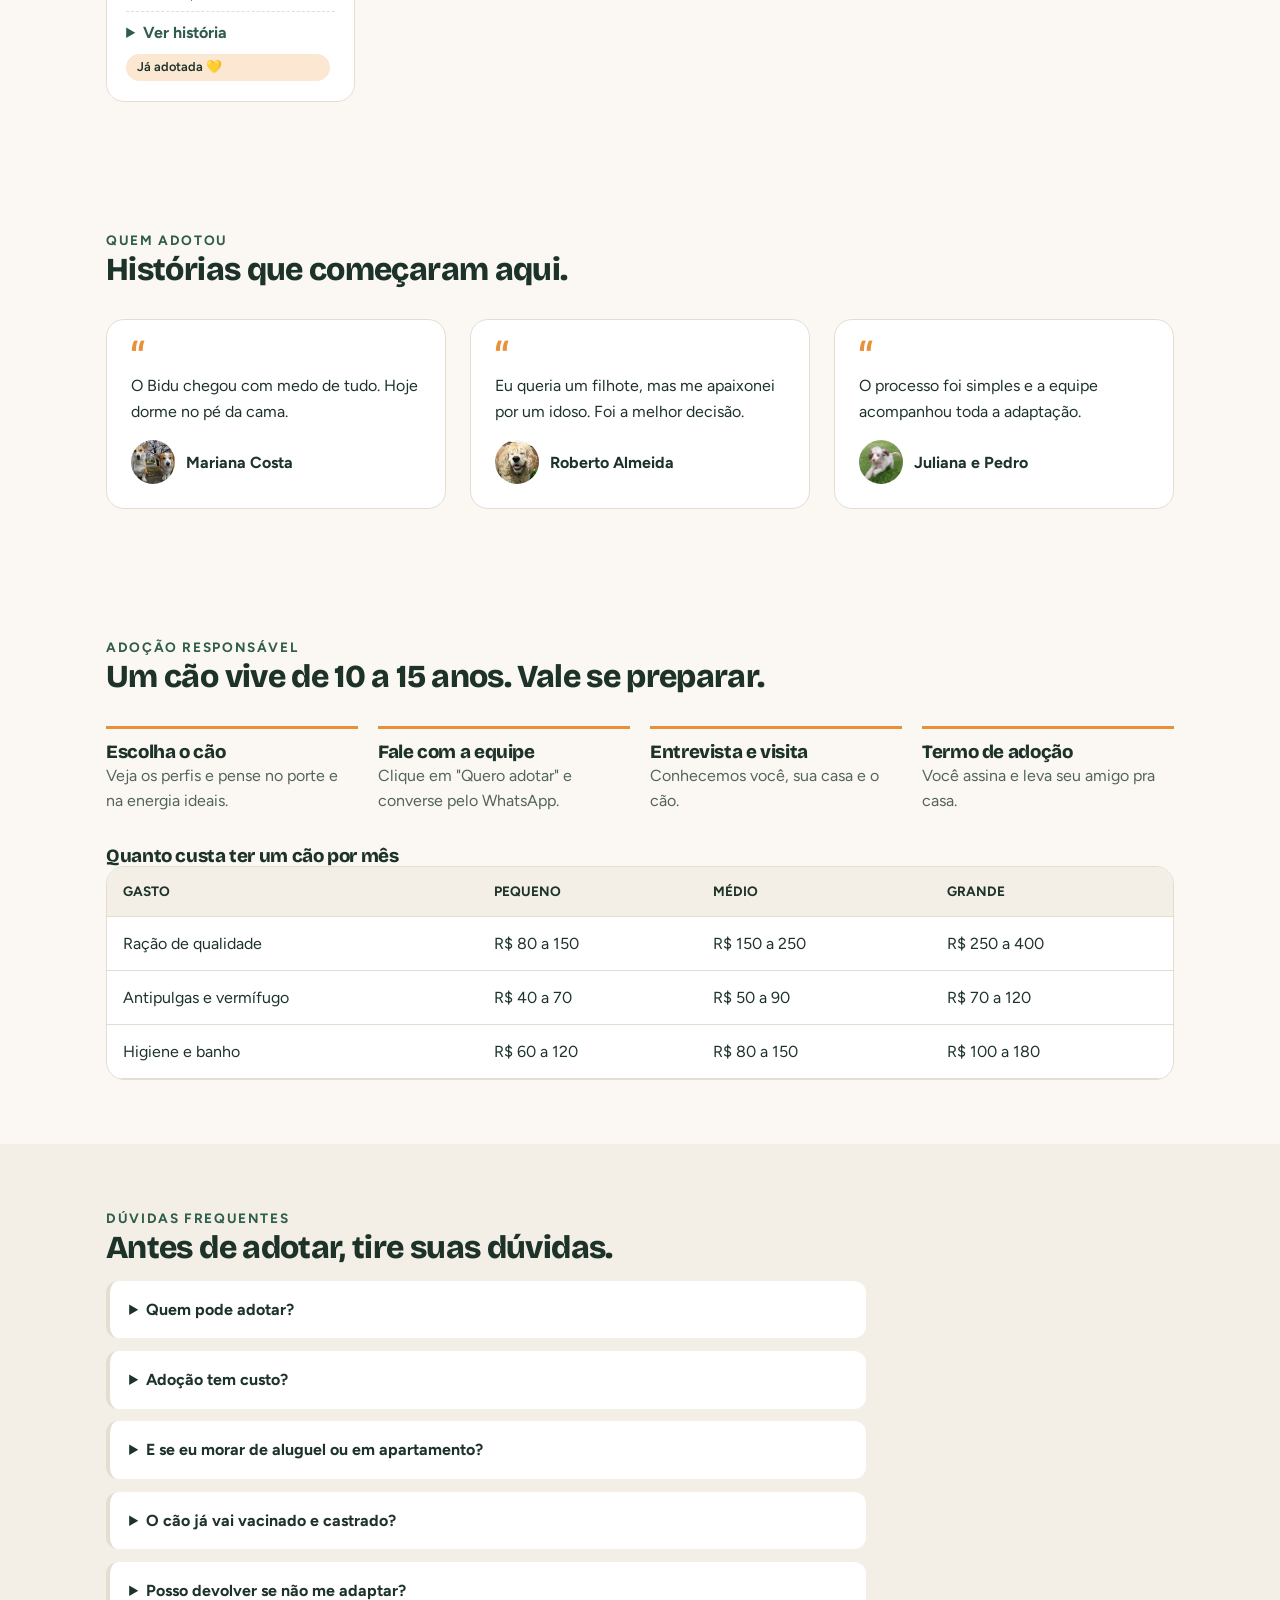
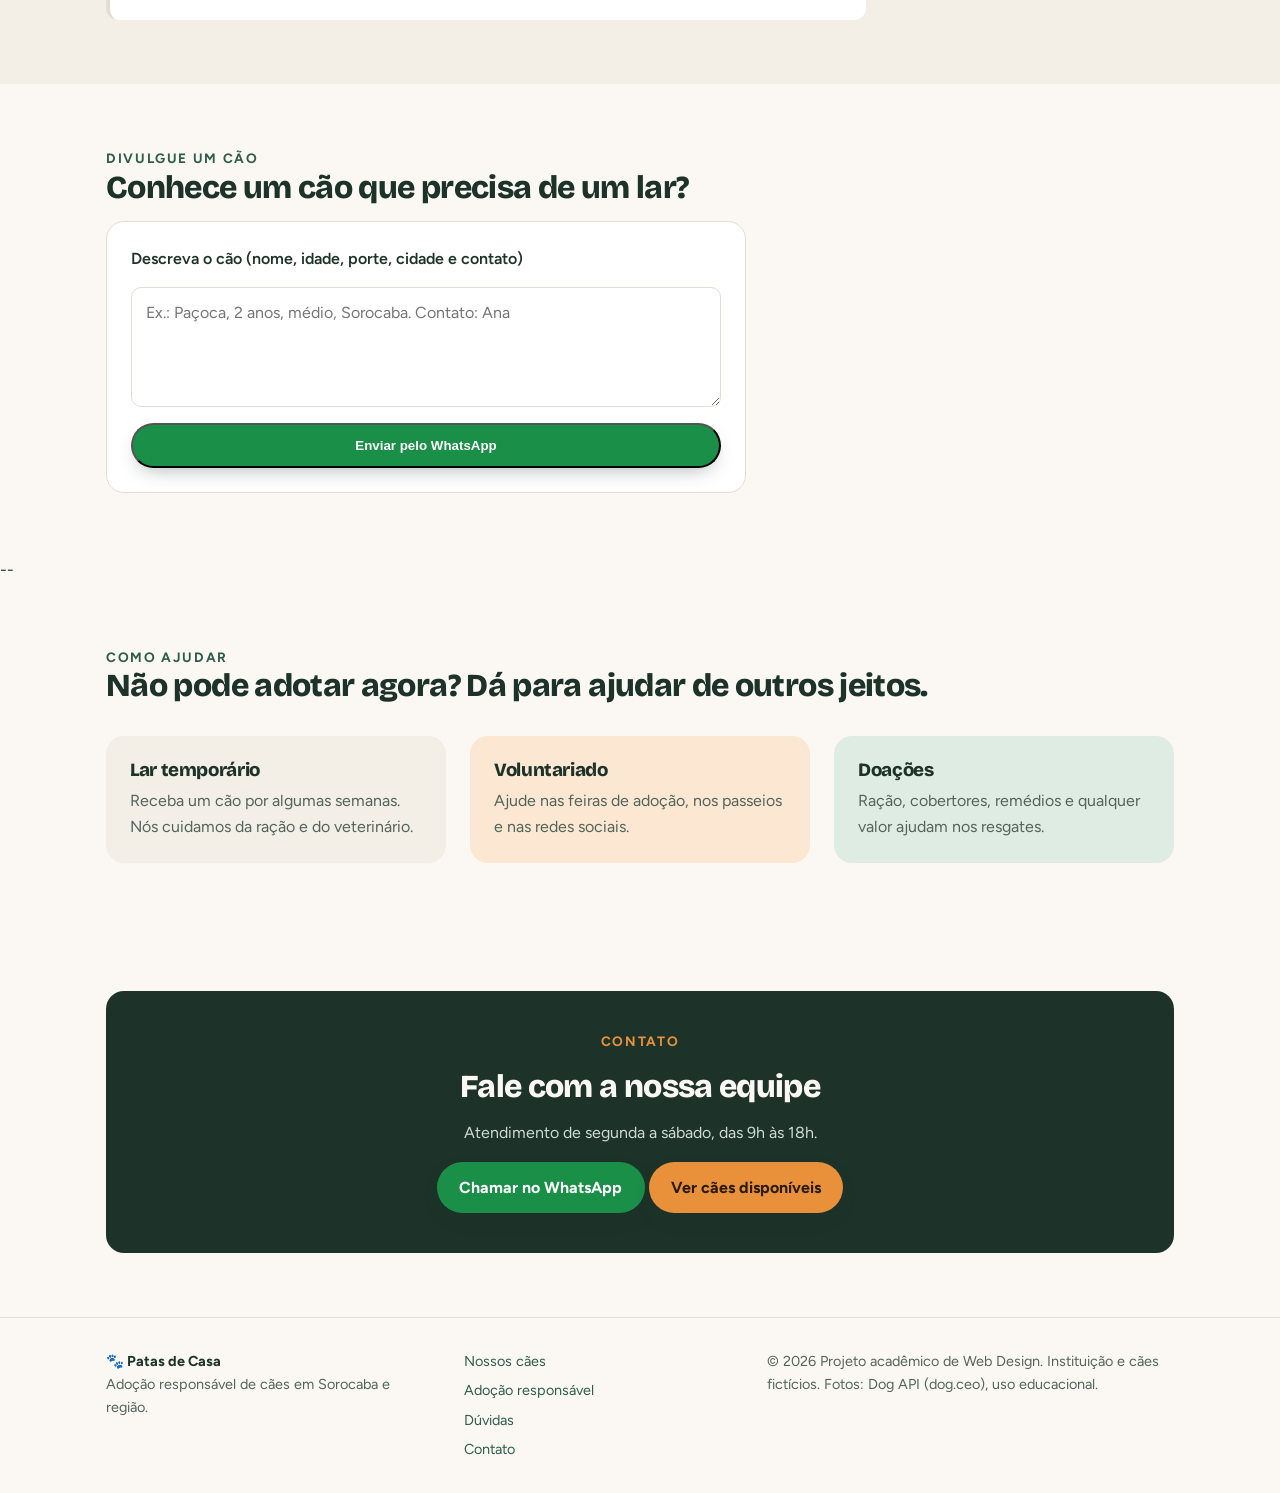
==== commit 25ba9925: "1.3.7 - Add wrappers for flexbox" ====
--- a/index.html
+++ b/index.html
@@ -48,7 +48,10 @@
         <p class="eyebrow">Adoção responsável · Sorocaba e região</p>
         <h1>Todo cão merece voltar pra casa.</h1>
         <p>Resgatamos, cuidamos e encontramos famílias para cães que perderam o lar.</p>
-        <a class="btn" href="#caes">Conheça nossos cães</a>
+        <div class="hero-actions">
+          <a class="btn" href="#caes">Conheça nossos cães</a>
+          <a class="btn btn-outline" href="#guia">Como adotar</a>
+        </div>
       </div>
       <!-- Foto principal. O alt descreve a imagem para quem não a enxerga. -->
       <img src="img/hero-principal.jpg" alt="Dois cães golden brincando juntos na grama">
@@ -110,7 +113,7 @@
           <div class="body">
             <h3>Leandro <small>2 anos</small></h3>
             <p>Médio · 14 kg · Sorocaba, SP</p>
-            <div>
+            <div class="chips">
               <span class="chip">Brincalhão</span>
               <span class="chip">Leal</span>
             </div>
@@ -137,7 +140,7 @@
           <div class="body">
             <h3>Pipoca <small>1 ano</small></h3>
             <p>Médio · 16 kg · Sorocaba, SP</p>
-            <div>
+            <div class="chips">
               <span class="chip">Energética</span>
               <span class="chip">Inteligente</span>
             </div>
@@ -160,7 +163,7 @@
           <div class="body">
             <h3>Luna <small>5 anos</small></h3>
             <p>Grande · 28 kg · Votorantim, SP</p>
-            <div>
+            <div class="chips">
               <span class="chip">Calma</span>
               <span class="chip">Companheira</span>
             </div>
@@ -184,7 +187,7 @@
           <div class="body">
             <h3>Nina <small>3 anos</small></h3>
             <p>Médio · 18 kg · Sorocaba, SP</p>
-            <div>
+            <div class="chips">
               <span class="chip">Carinhosa</span>
               <span class="chip">Tranquila</span>
             </div>
@@ -208,7 +211,7 @@
           <div class="body">
             <h3>Thor <small>6 anos</small></h3>
             <p>Grande · 32 kg · Sorocaba, SP</p>
-            <div>
+            <div class="chips">
               <span class="chip">Protetor</span>
               <span class="chip">Obediente</span>
             </div>
@@ -232,7 +235,7 @@
           <div class="body">
             <h3>Biscoito <small>4 anos</small></h3>
             <p>Pequeno · 11 kg · Marília, SP</p>
-            <div>
+            <div class="chips">
               <span class="chip">Sociável</span>
               <span class="chip">Adora água</span>
             </div>
@@ -256,7 +259,7 @@
           <div class="body">
             <h3>Chico <small>9 anos</small></h3>
             <p>Médio · 13 kg · Sorocaba, SP</p>
-            <div>
+            <div class="chips">
               <span class="chip">Sereno</span>
               <span class="chip">Ama bolinhas</span>
             </div>
@@ -280,7 +283,7 @@
           <div class="body">
             <h3>Zeus <small>3 anos</small></h3>
             <p>Grande · 25 kg · Votorantim, SP</p>
-            <div>
+            <div class="chips">
               <span class="chip">Aventureiro</span>
               <span class="chip">Falante</span>
             </div>
@@ -304,7 +307,7 @@
           <div class="body">
             <h3>Bento <small>7 anos</small></h3>
             <p>Pequeno · 8 kg · Marília, SP</p>
-            <div>
+            <div class="chips">
               <span class="chip">Sossegado</span>
               <span class="chip">Afetuoso</span>
             </div>
@@ -328,7 +331,7 @@
           <div class="body">
             <h3>Fabricio <small>10 anos</small></h3>
             <p>Grande · 24 kg · Jaú, SP</p>
-            <div>
+            <div class="chips">
               <span class="chip">Gentil</span>
               <span class="chip">Paciente</span>
             </div>
@@ -352,7 +355,7 @@
           <div class="body">
             <h3>Nuvem <small>5 meses</small></h3>
             <p>Médio · 8 kg · Sorocaba, SP</p>
-            <div>
+            <div class="chips">
               <span class="chip">Fofa</span>
               <span class="chip">Sociável</span>
             </div>
@@ -374,7 +377,7 @@
           <div class="body">
             <h3>Mel <small>4 meses</small></h3>
             <p>Grande · 10 kg · Sorocaba, SP</p>
-            <div>
+            <div class="chips">
               <span class="chip">Doce</span>
               <span class="chip">Brincalhona</span>
             </div>
@@ -394,7 +397,7 @@
           <div class="body">
             <h3>Frida <small>2 anos</small></h3>
             <p>Pequeno · 7 kg · Sorocaba, SP</p>
-            <div>
+            <div class="chips">
               <span class="chip">Independente</span>
               <span class="chip">Esperta</span>
             </div>
@@ -550,7 +553,10 @@
         <p class="eyebrow" style="color: var(--accent);">Contato</p>
         <h2>Fale com a nossa equipe</h2>
         <p>Atendimento de segunda a sábado, das 9h às 18h.</p>
-        <a class="btn btn-whats" href="https://wa.me/5514996895439">Chamar no WhatsApp</a>
+        <div class="contact-actions">
+          <a class="btn btn-whats" href="https://wa.me/5514996895439">Chamar no WhatsApp</a>
+          <a class="btn btn-outline" href="#caes">Ver cães disponíveis</a>
+        </div>
       </div>
     </div>
   </section>
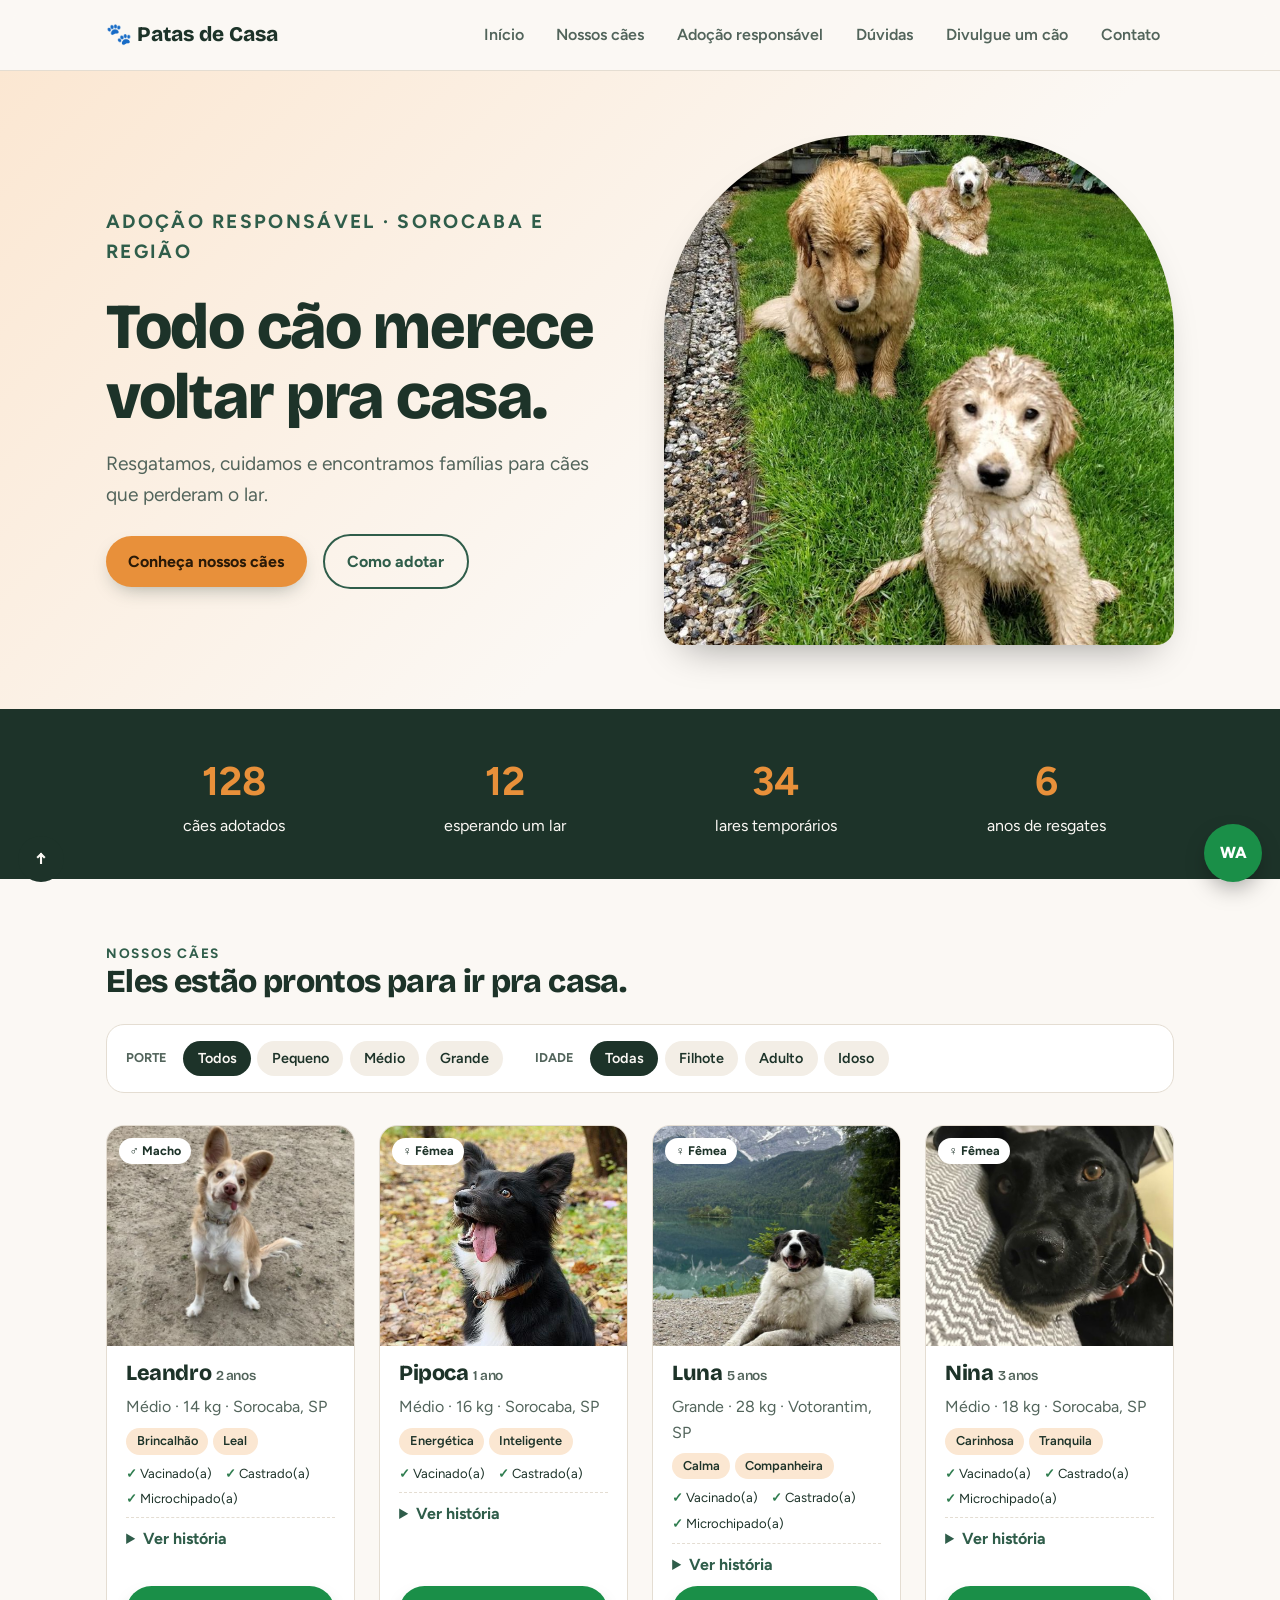
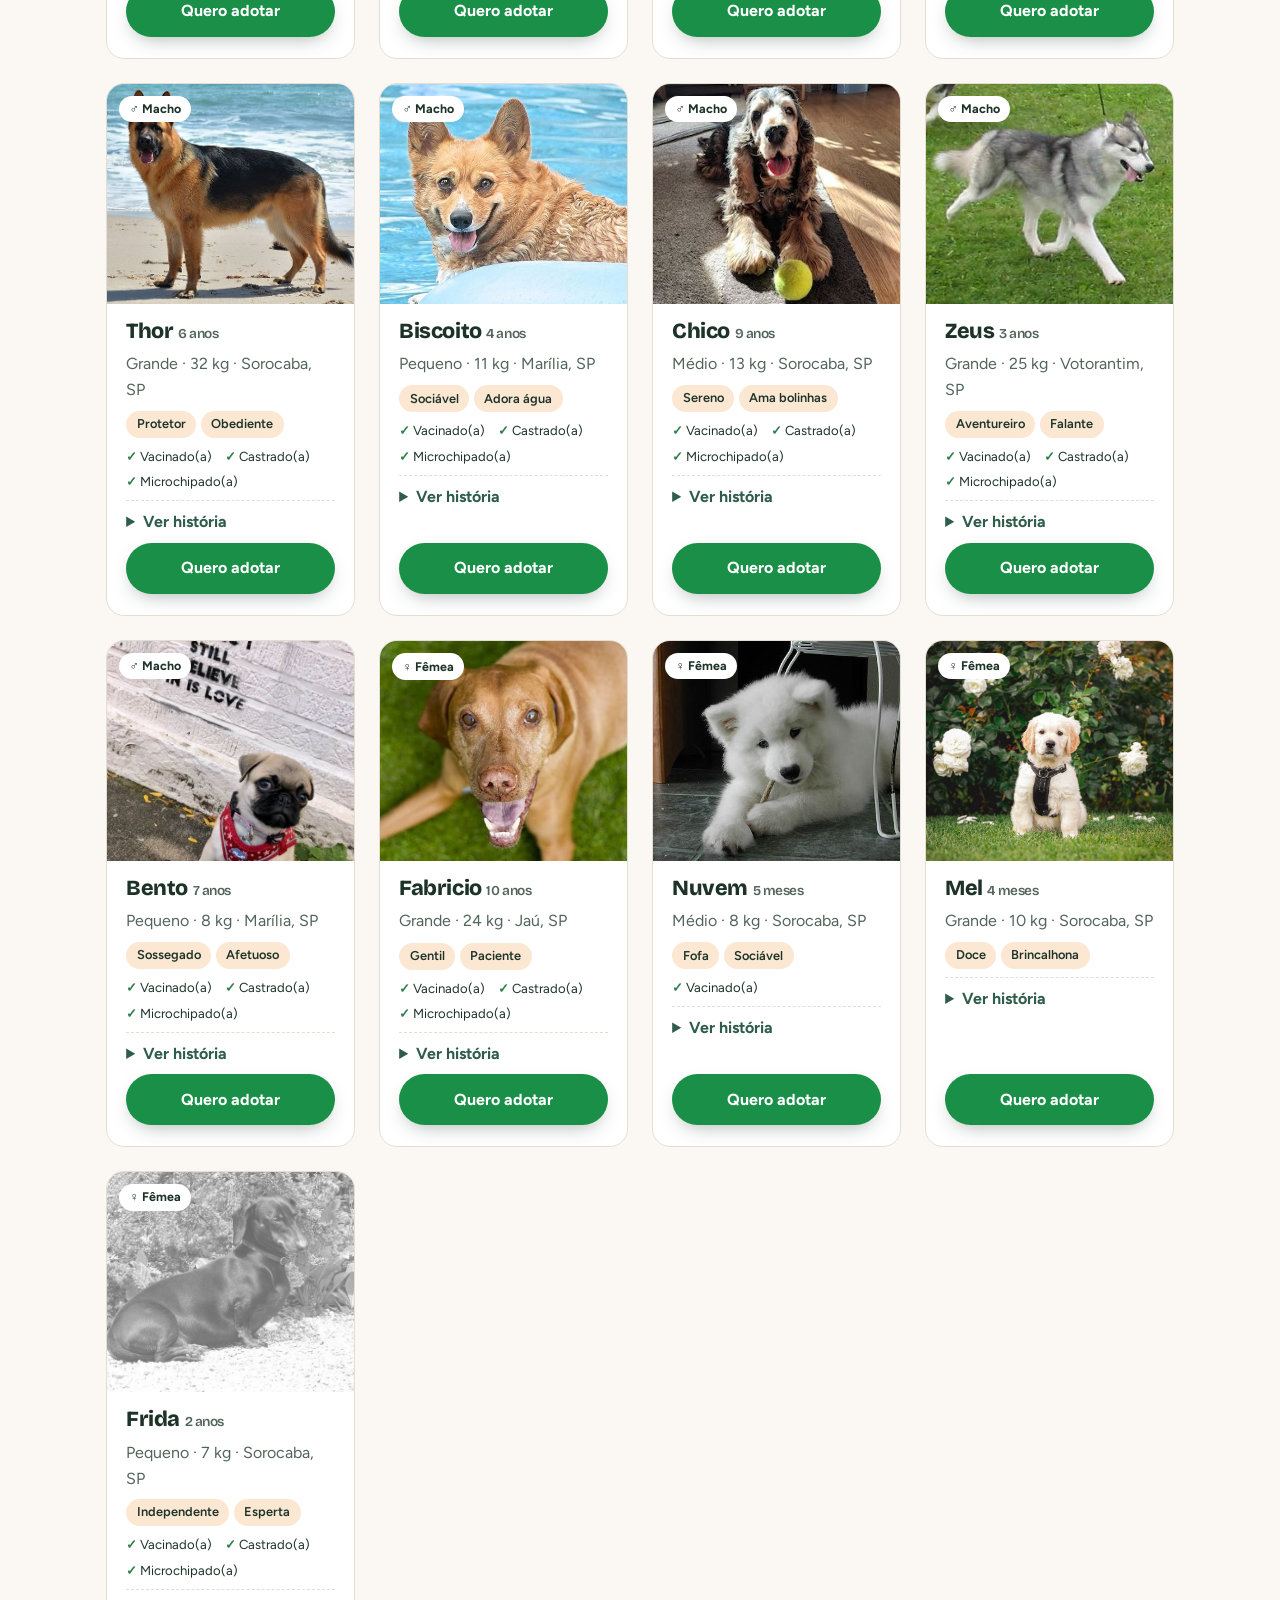
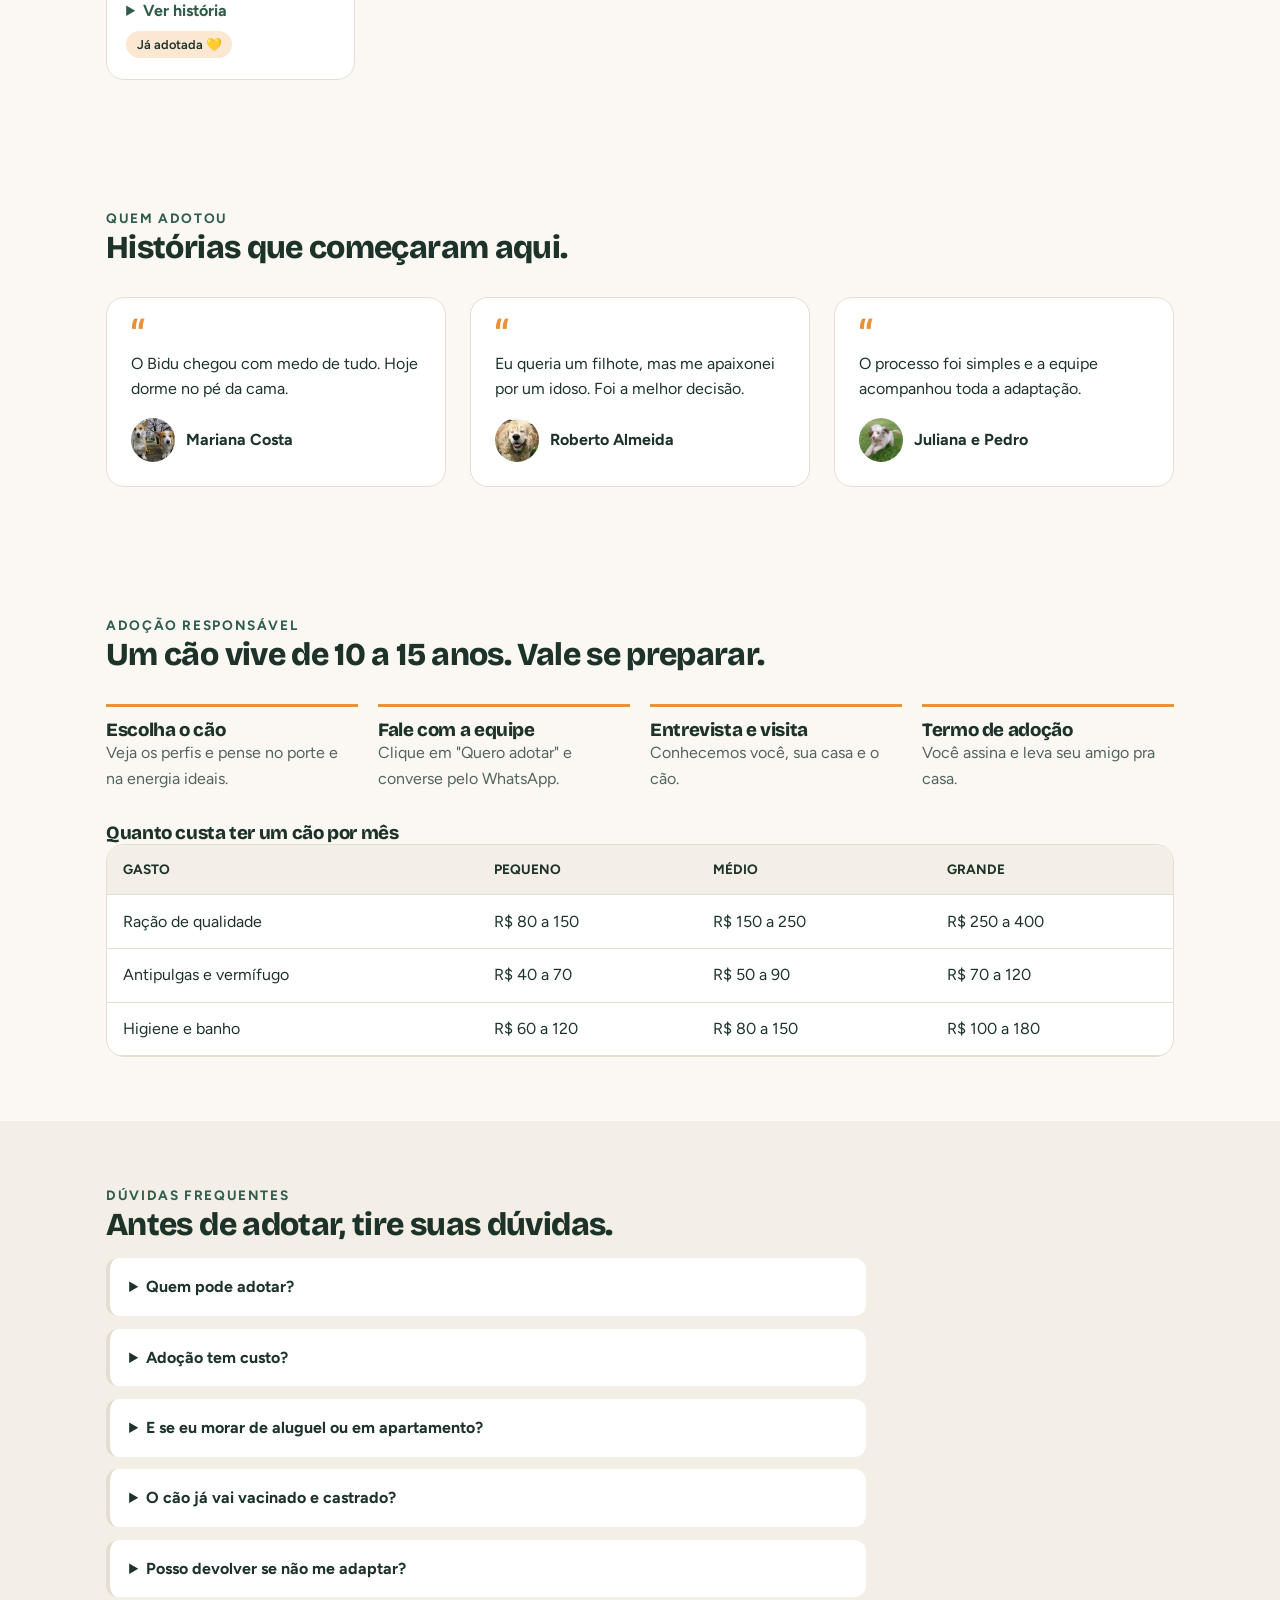
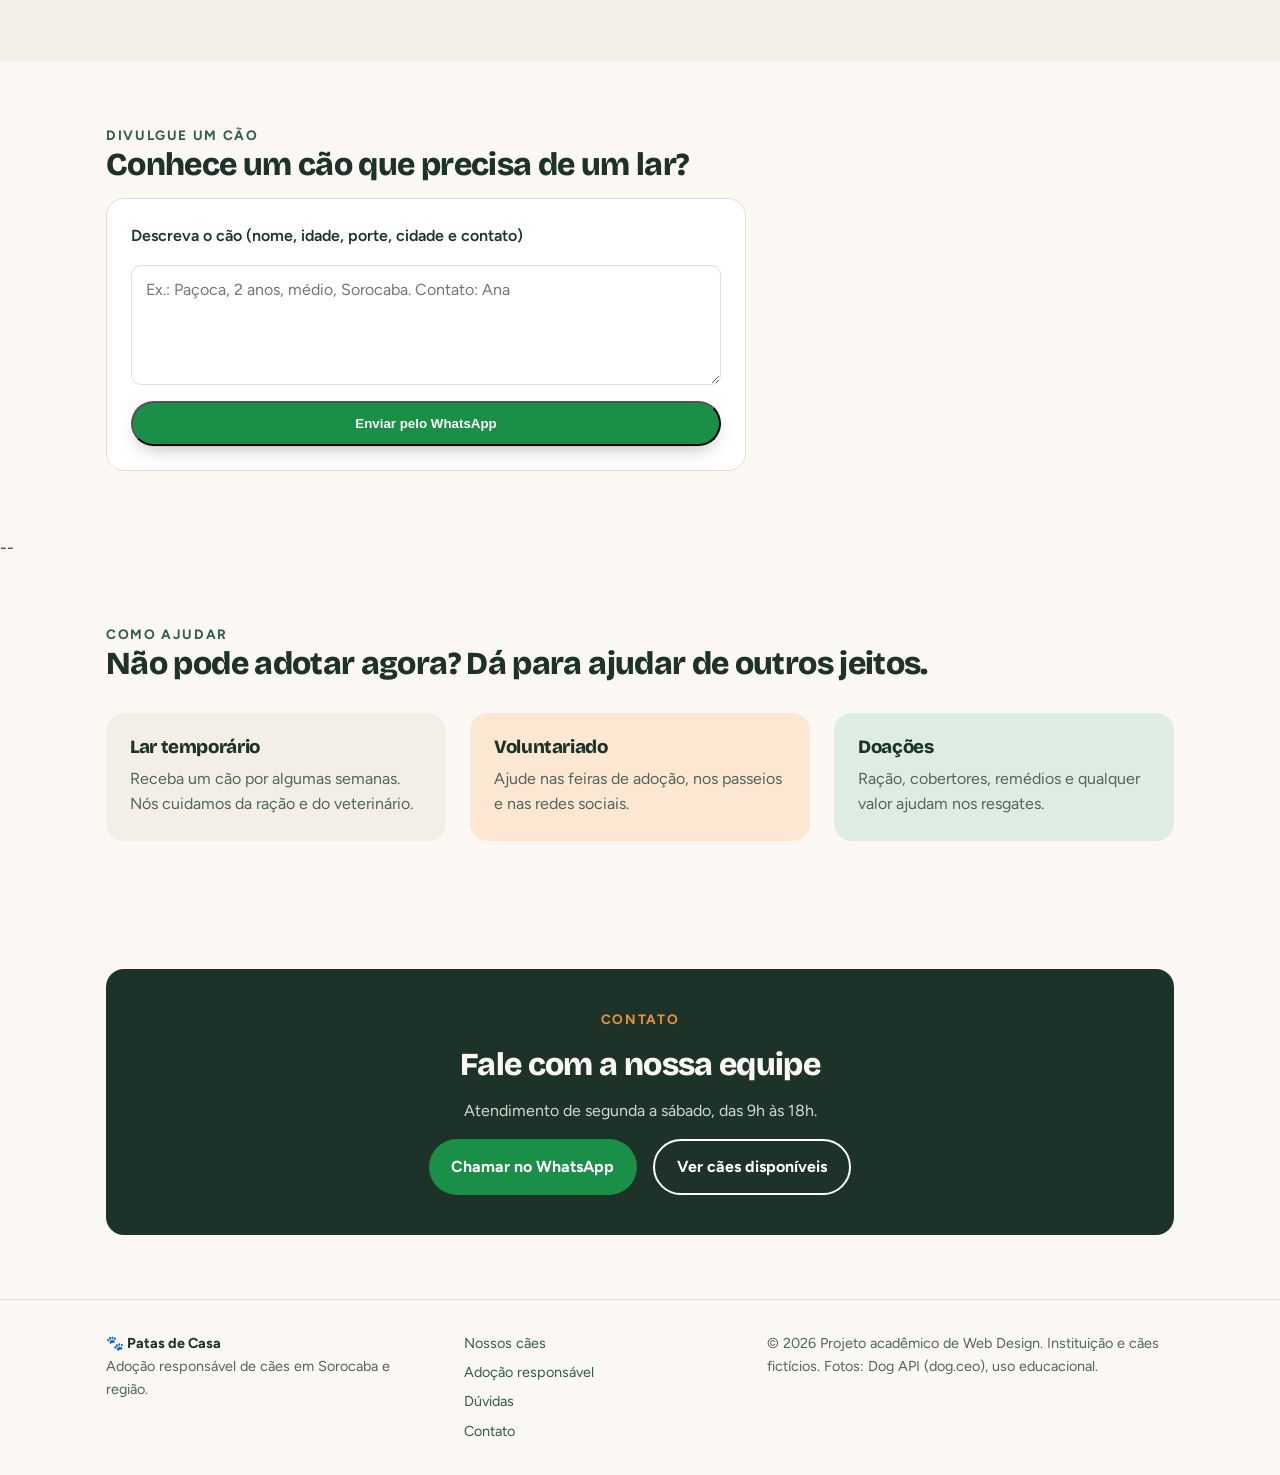
==== commit 374e6bd3: "1.4.1 - Corrigindo nomes" ====
--- a/index.html
+++ b/index.html
@@ -129,7 +129,7 @@
               <p>Apareceu numa praça, sempre no mesmo banco. Adora buscar gravetos.</p>
             </details>
             <!-- Link do WhatsApp. O texto da mensagem vai codificado na URL (parâmetro text). -->
-            <a class="btn btn-whats" href="https://wa.me/5514996895439?text=Ol%C3%A1%21%20Tenho%20interesse%20em%20adotar%20o%20Caramelo.">Quero adotar</a>
+            <a class="btn btn-whats" href="https://wa.me/5514996895439?text=Ol%C3%A1%21%20Tenho%20interesse%20em%20adotar%20o Leandro.">Quero adotar</a>
           </div>
         </article>
         <article class="dog-card" data-porte="Médio" data-idade="Adulto">
--- a/style.css
+++ b/style.css
@@ -81,7 +81,7 @@
 /* ---------- 5. Botoes ---------- */
 /* Botão base: pílula laranja com sombra e transição suave. */
 .btn {
-  display: inline-block; padding: 0.8rem 1.4rem;
+  padding: 0.8rem 1.4rem;                          /* display: veja bloco 22 (inline-flex) */
   border-radius: 999px;                            /* border-radius */
   background-color: var(--accent); color: #2a1a08; font-weight: 700;
   box-shadow: 0 8px 20px -8px rgba(29, 51, 41, 0.4); /* box-shadow */
@@ -108,8 +108,8 @@
 /* ---------- 7. Numeros ---------- */
 /* Faixa escura dos números. */
 .stats { background-color: var(--ink); color: var(--bg); padding: 2.5rem 0; }
-/* Grid de 4 colunas com texto centralizado. */
-.stats .wrap { display: grid; grid-template-columns: repeat(4, 1fr); gap: 1rem; text-align: center; }
+/* Texto centralizado. A organização em colunas agora é flexbox (bloco 22). */
+.stats .wrap { text-align: center; }
 /* Números grandes em laranja. */
 .stats strong { display: block; font-size: 2.5rem; color: var(--accent); }
 
@@ -127,11 +127,11 @@
 /* overflow hidden: o zoom da foto não vaza para fora da moldura. */
 .dog-card .photo { overflow: hidden; }
 /* Área de texto do card, organizada em grid com espaçamento. */
-.dog-card .body { padding: 1rem 1.2rem 1.3rem; display: grid; gap: 0.5rem; }
+.dog-card .body { padding: 1rem 1.2rem 1.3rem; } /* layout flex: bloco 22 */
 /* Tamanho do nome do cão. */
 .dog-card h3 { font-size: 1.35rem; }
 /* Etiquetinha arredondada (características do cão). */
-.chip { display: inline-block; background-color: #fbe7d2; color: var(--ink); font-size: 0.8rem; font-weight: 600; padding: 0.2rem 0.65rem; border-radius: 999px; margin-right: 0.3rem; }
+.chip { display: inline-block; background-color: #fbe7d2; color: var(--ink); font-size: 0.8rem; font-weight: 600; padding: 0.2rem 0.65rem; border-radius: 999px; }
 /* Cão adotado: foto em preto e branco e meio transparente. */
 .adotado img { filter: grayscale(100%); opacity: 0.6; } /* [EXTRA 10] filter + opacity */
 
@@ -185,7 +185,6 @@
 /* RESPONSIVIDADE (tablet): grades passam para 2 colunas. */
 @media (max-width: 860px) {
   .hero-grid, .steps { grid-template-columns: 1fr 1fr; }
-  .stats .wrap { grid-template-columns: 1fr 1fr; }
 }
 /* RESPONSIVIDADE (celular): grades de 1 coluna e menu centralizado. */
 @media (max-width: 560px) {
@@ -308,7 +307,7 @@
 /* Texto da história. */
 .dog-card details p { margin-top: 0.4rem; font-size: 0.92rem; }
 /* Botão de adoção centralizado. */
-.dog-card .btn { text-align: center; margin-top: 0.4rem; }
+.dog-card .btn { text-align: center; }
 
 /* ---------- 16. Depoimentos ---------- */
 /* Grade de 3 depoimentos. */
@@ -372,11 +371,8 @@
 .faq-item p { margin-top: 0.6rem; }
 
 /* ---------- 18. Como ajudar ---------- */
-/* Grade de 3 colunas. */
+/* Espaço acima dos cartões. A organização em colunas é flexbox (bloco 22). */
 .help-grid {
-  display: grid;
-  grid-template-columns: repeat(3, 1fr);
-  gap: 1.5rem;
   margin-top: 2rem;
 }
 /* Cartão de ajuda com transição. */
@@ -403,8 +399,7 @@
   gap: 2rem;
   align-items: start;
 }
-/* Links do rodapé um embaixo do outro. */
-.footer-grid nav { display: grid; gap: 0.4rem; }
+/* Links do rodapé um embaixo do outro: flex-direction: column (bloco 22). */
 /* Sublinha o link ao passar o mouse. */
 .footer-grid a:hover { text-decoration: underline; }
 /* Botão fixo no canto esquerdo para voltar ao topo. */
@@ -451,8 +446,108 @@
 /* ---------- 21. Responsividade extra e impressao ---------- */
 /* RESPONSIVIDADE (novas seções): depoimentos, ajuda e rodapé em 1 coluna. */
 @media (max-width: 860px) {
-  .quotes, .help-grid, .footer-grid { grid-template-columns: 1fr; }
-}
+  .quotes, .footer-grid { grid-template-columns: 1fr; }
+}
+/* =========================================================
+   22. FLEXBOX: 20 propriedades para organizar de forma responsiva
+   Cada propriedade pedida está marcada com [FLEX n].
+   (Propriedades que se repetem em outros elementos aparecem como "reuso".)
+   ========================================================= */
+
+/* Botões do topo: dois botões lado a lado que quebram de linha no celular. */
+.hero-actions {
+  display: flex;               /* [FLEX 1]  display: flex -> cria o container flex */
+  flex-wrap: wrap;             /* [FLEX 4]  flex-wrap -> permite quebrar de linha (responsivo) */
+  align-items: center;         /* [FLEX 7]  align-items -> alinha os botões no eixo vertical */
+  gap: 1rem;                   /* [FLEX 9]  gap -> espaço entre os botões */
+  margin-top: 0.5rem;
+}
+
+/* Todo botão vira um mini container flex em linha e centraliza o texto. */
+.btn {
+  display: inline-flex;        /* [FLEX 2]  display: inline-flex -> flex que não ocupa a linha toda */
+  justify-content: center;     /* reuso: centraliza no eixo horizontal */
+  align-items: center;         /* reuso: centraliza no eixo vertical */
+  gap: 0.5rem;                 /* reuso */
+}
+
+/* Botão secundário (só o contorno). */
+.btn-outline { background-color: transparent; color: var(--forest); border: 2px solid var(--forest); box-shadow: none; }
+.contact .btn-outline { color: #fff; border-color: #fff; }
+
+/* Etiquetas (chips) dos cães: quebram de linha quando faltar espaço. */
+.chips {
+  display: flex;               /* reuso */
+  flex-flow: row wrap;         /* [FLEX 5]  flex-flow -> atalho de flex-direction + flex-wrap */
+  row-gap: 0.4rem;             /* [FLEX 10] row-gap -> espaço entre as LINHAS */
+  column-gap: 0.3rem;          /* [FLEX 11] column-gap -> espaço entre as COLUNAS */
+}
+
+/* Cartão do cão: coluna flex para que o botão "Quero adotar" fique sempre no rodapé. */
+.dog-card {
+  display: flex;               /* reuso */
+  flex-direction: column;      /* [FLEX 3]  flex-direction -> empilha foto e texto */
+}
+.dog-card .body {
+  flex: 1;                     /* [FLEX 18] flex -> atalho de grow/shrink/basis: o corpo ocupa o espaço que sobra */
+  display: flex;               /* reuso */
+  flex-direction: column;      /* reuso */
+  gap: 0.5rem;
+}
+.dog-card .body .btn {
+  align-self: stretch;         /* [FLEX 19] align-self -> este item ocupa toda a largura do card */
+  margin-top: auto;            /* margem automática empurra o botão para baixo */
+}
+.dog-card .body > .chip {
+  place-self: start;           /* [FLEX 20] place-self -> atalho de align-self + justify-self (o chip não estica) */
+}
+
+/* Faixa de números: 4 itens que se reorganizam sozinhos (sem @media para as colunas). */
+.stats .wrap {
+  display: flex;               /* reuso */
+  flex-wrap: wrap;             /* reuso */
+  justify-content: space-around; /* [FLEX 6] justify-content -> distribui o espaço entre os itens */
+  gap: 1rem;                   /* reuso */
+}
+.stats .wrap > div {
+  flex: 1 1 130px;             /* [FLEX 18] flex: cresce (1), encolhe (1) e começa com 130px */
+  display: flex;               /* reuso */
+  flex-direction: column;      /* reuso: número em cima, texto embaixo */
+  place-items: center;         /* [FLEX 13] place-items -> atalho de align-items (+ justify-items) */
+}
+
+/* Cartões "Como ajudar": cada um cresce, encolhe e parte de 260px; quebram de linha sozinhos. */
+.help-grid {
+  display: flex;               /* reuso */
+  flex-wrap: wrap;             /* reuso */
+  justify-content: center;     /* reuso */
+  gap: 1.5rem;                 /* reuso */
+}
+.help {
+  flex-grow: 1;                /* [FLEX 15] flex-grow -> pode crescer para ocupar espaço livre */
+  flex-shrink: 1;              /* [FLEX 16] flex-shrink -> pode encolher se faltar espaço */
+  flex-basis: 260px;           /* [FLEX 17] flex-basis -> tamanho inicial antes de crescer/encolher */
+}
+
+/* Botões do cartão de contato centralizados no eixo horizontal e vertical. */
+.contact-actions {
+  display: flex;               /* reuso */
+  flex-wrap: wrap;             /* reuso */
+  place-content: center;       /* [FLEX 12] place-content -> atalho de align-content + justify-content */
+  gap: 1rem;                   /* reuso */
+}
+
+/* Filtros: se as linhas quebrarem, ficam coladas no topo da caixa. */
+.filtros { align-content: flex-start; } /* [FLEX 8] align-content -> alinha as LINHAS do container com quebra */
+
+/* Links do rodapé em coluna. */
+.footer-grid nav { display: flex; flex-direction: column; gap: 0.4rem; } /* reuso */
+
+/* Celular: o número mais importante ("esperando um lar") sobe para o primeiro lugar. */
+@media (max-width: 560px) {
+  .stats .wrap > div:nth-child(2) { order: -1; } /* [FLEX 14] order -> muda a ordem visual (padrão é 0) */
+}
+
 /* IMPRESSÃO: esconde menu, botões e formulário e usa fundo branco. */
 @media print {
   .site-header, .whats-float, .topo, .filtros, form { display: none; }
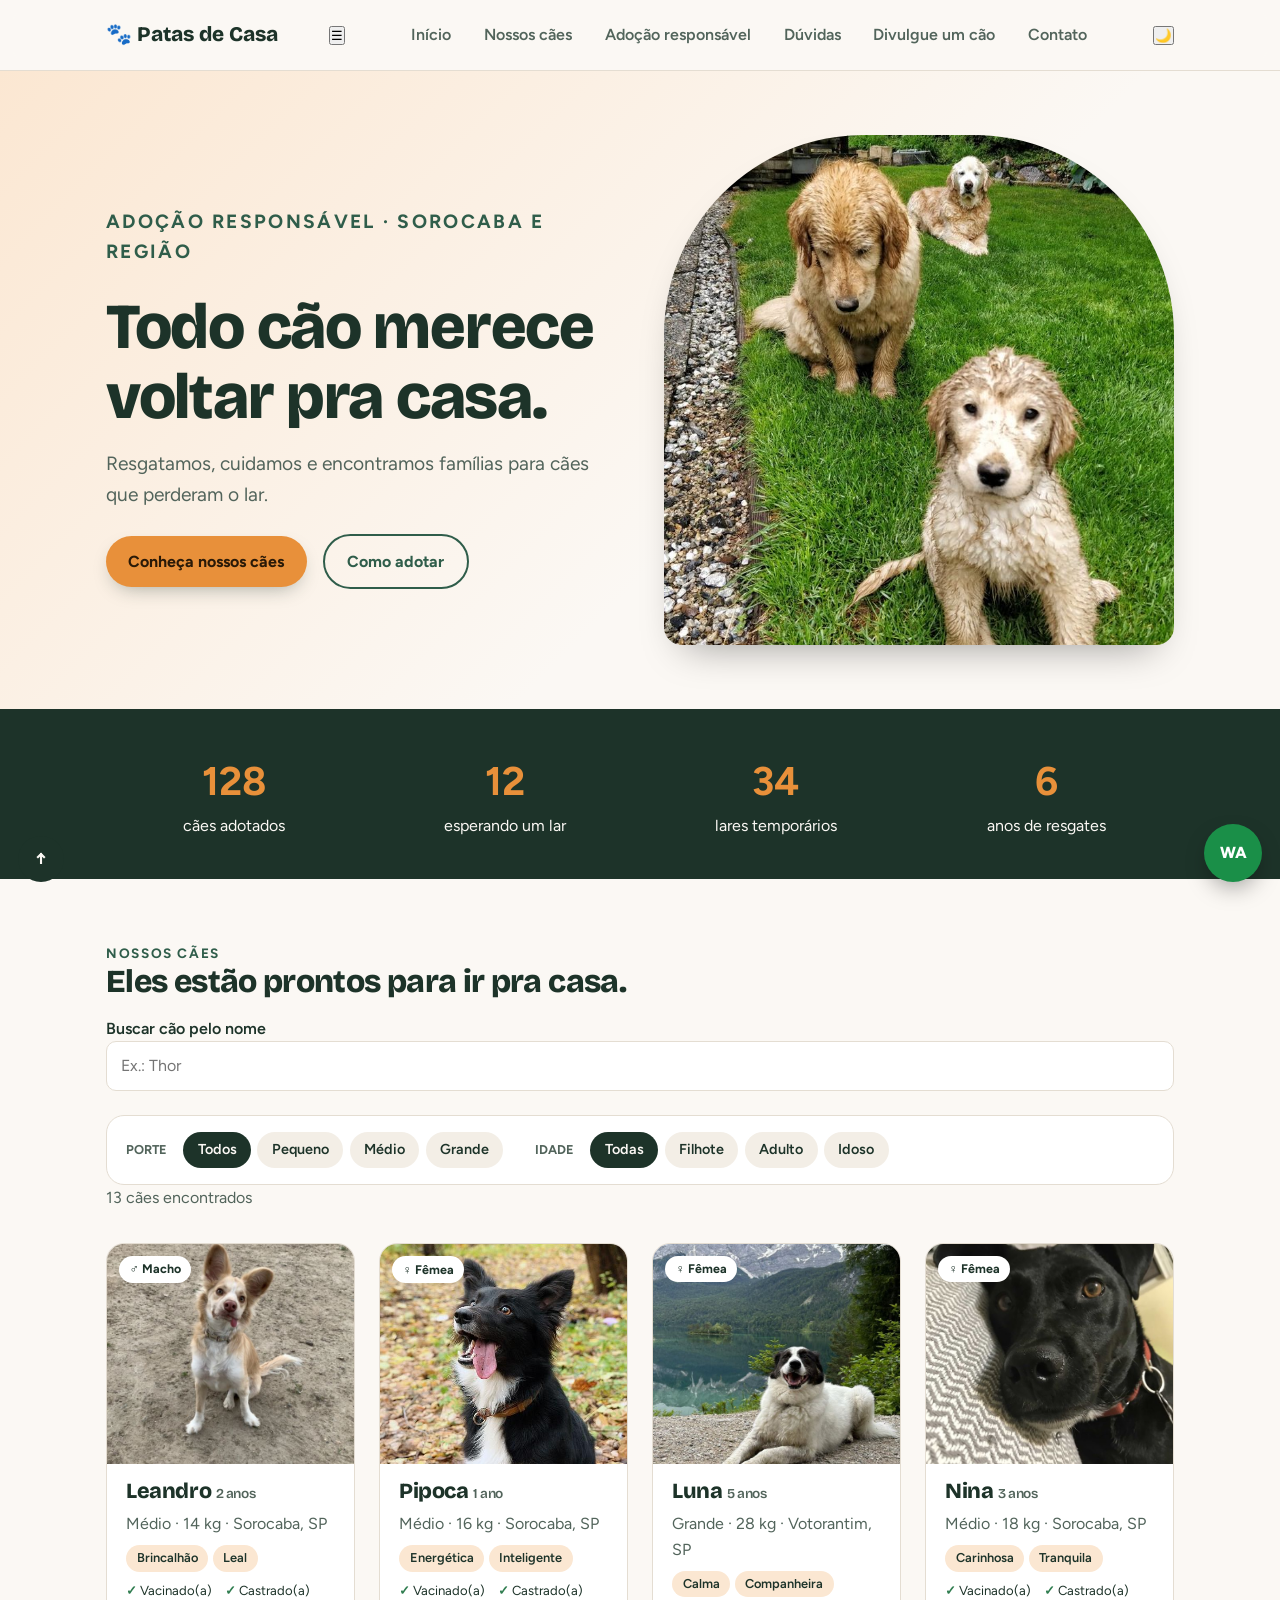
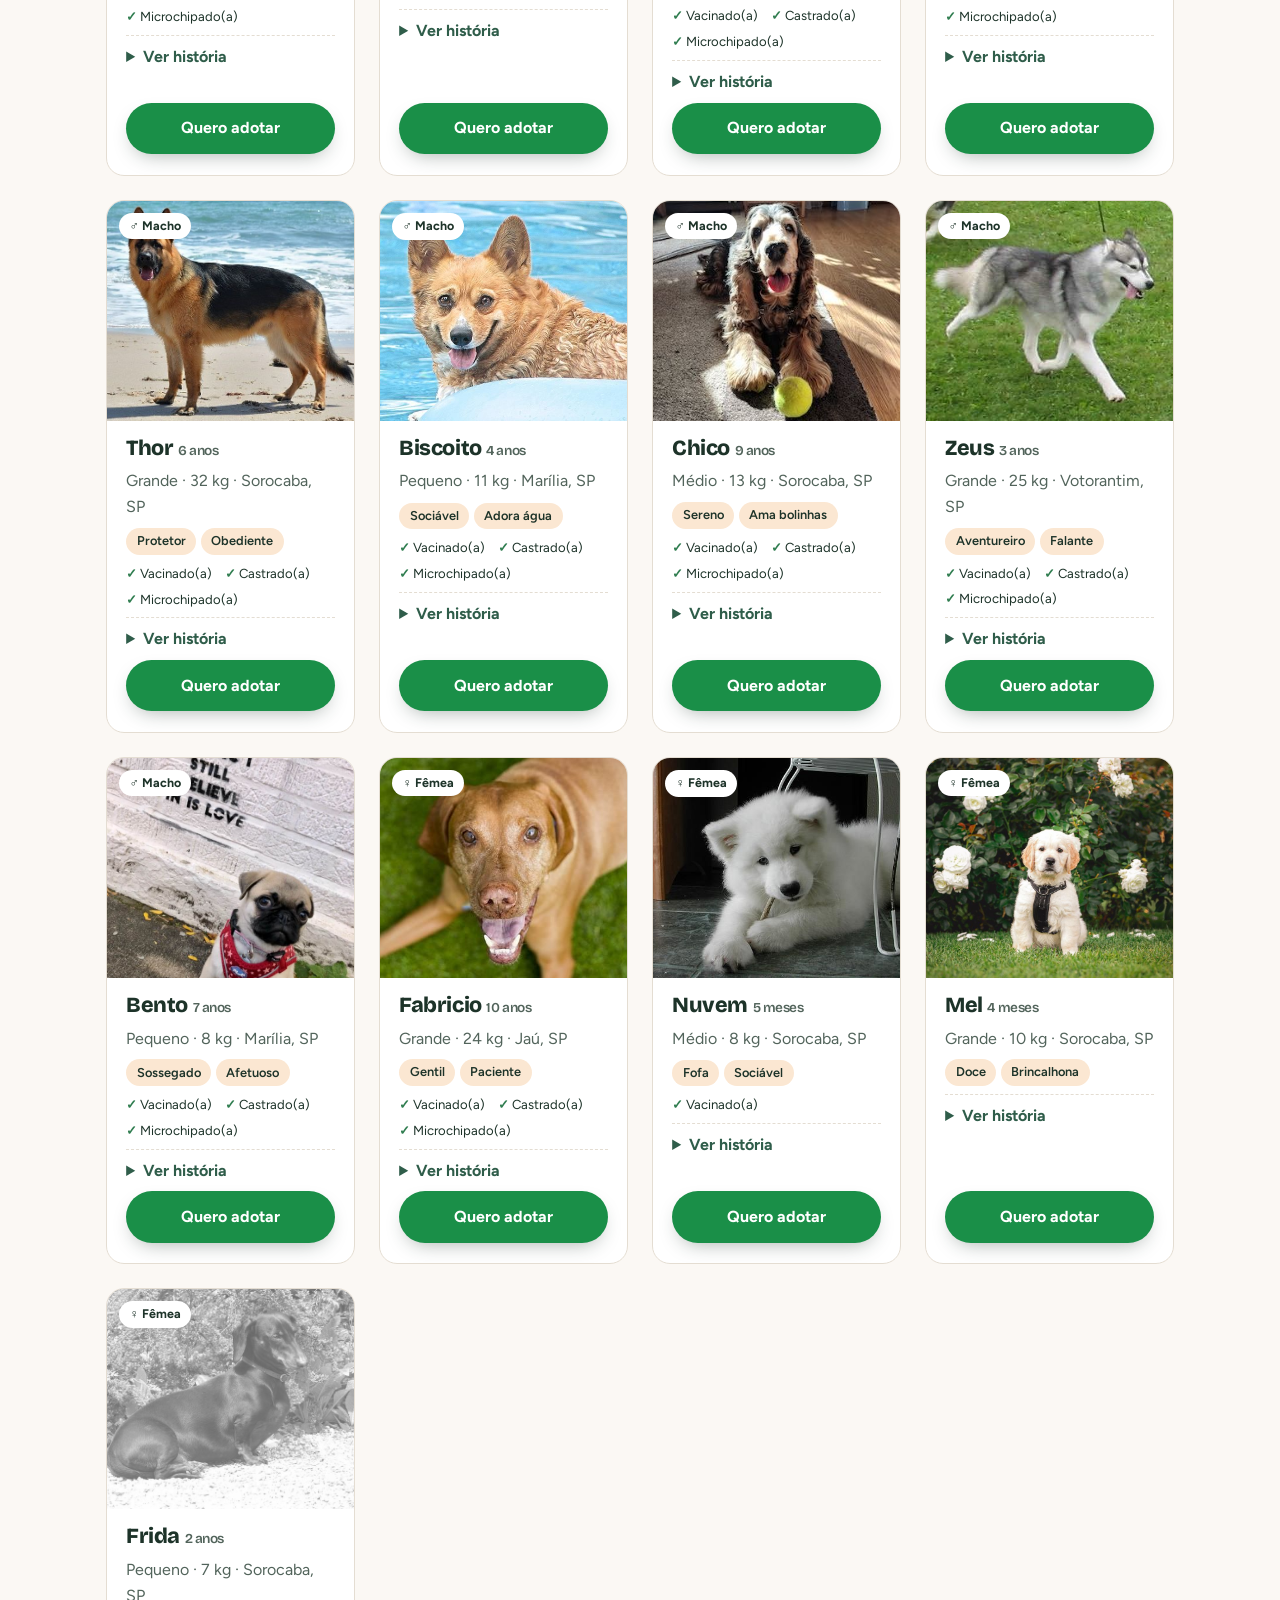
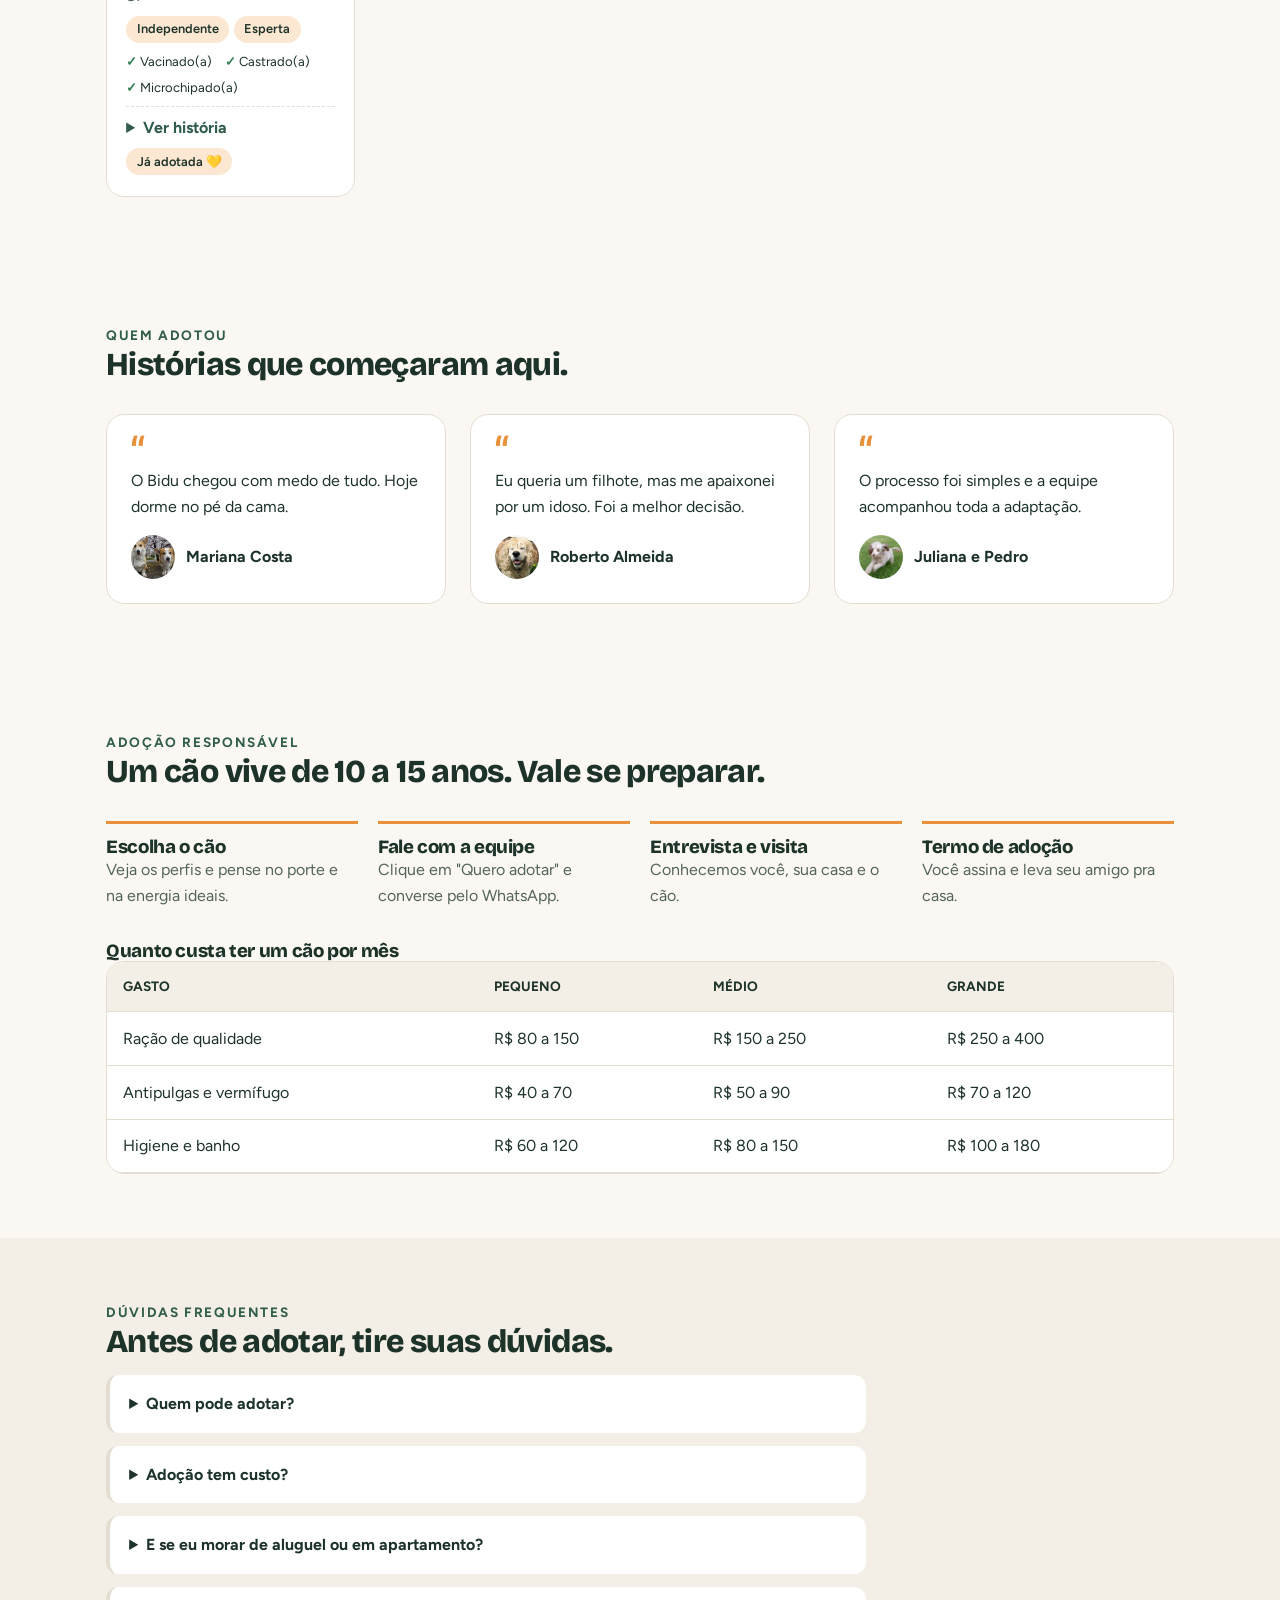
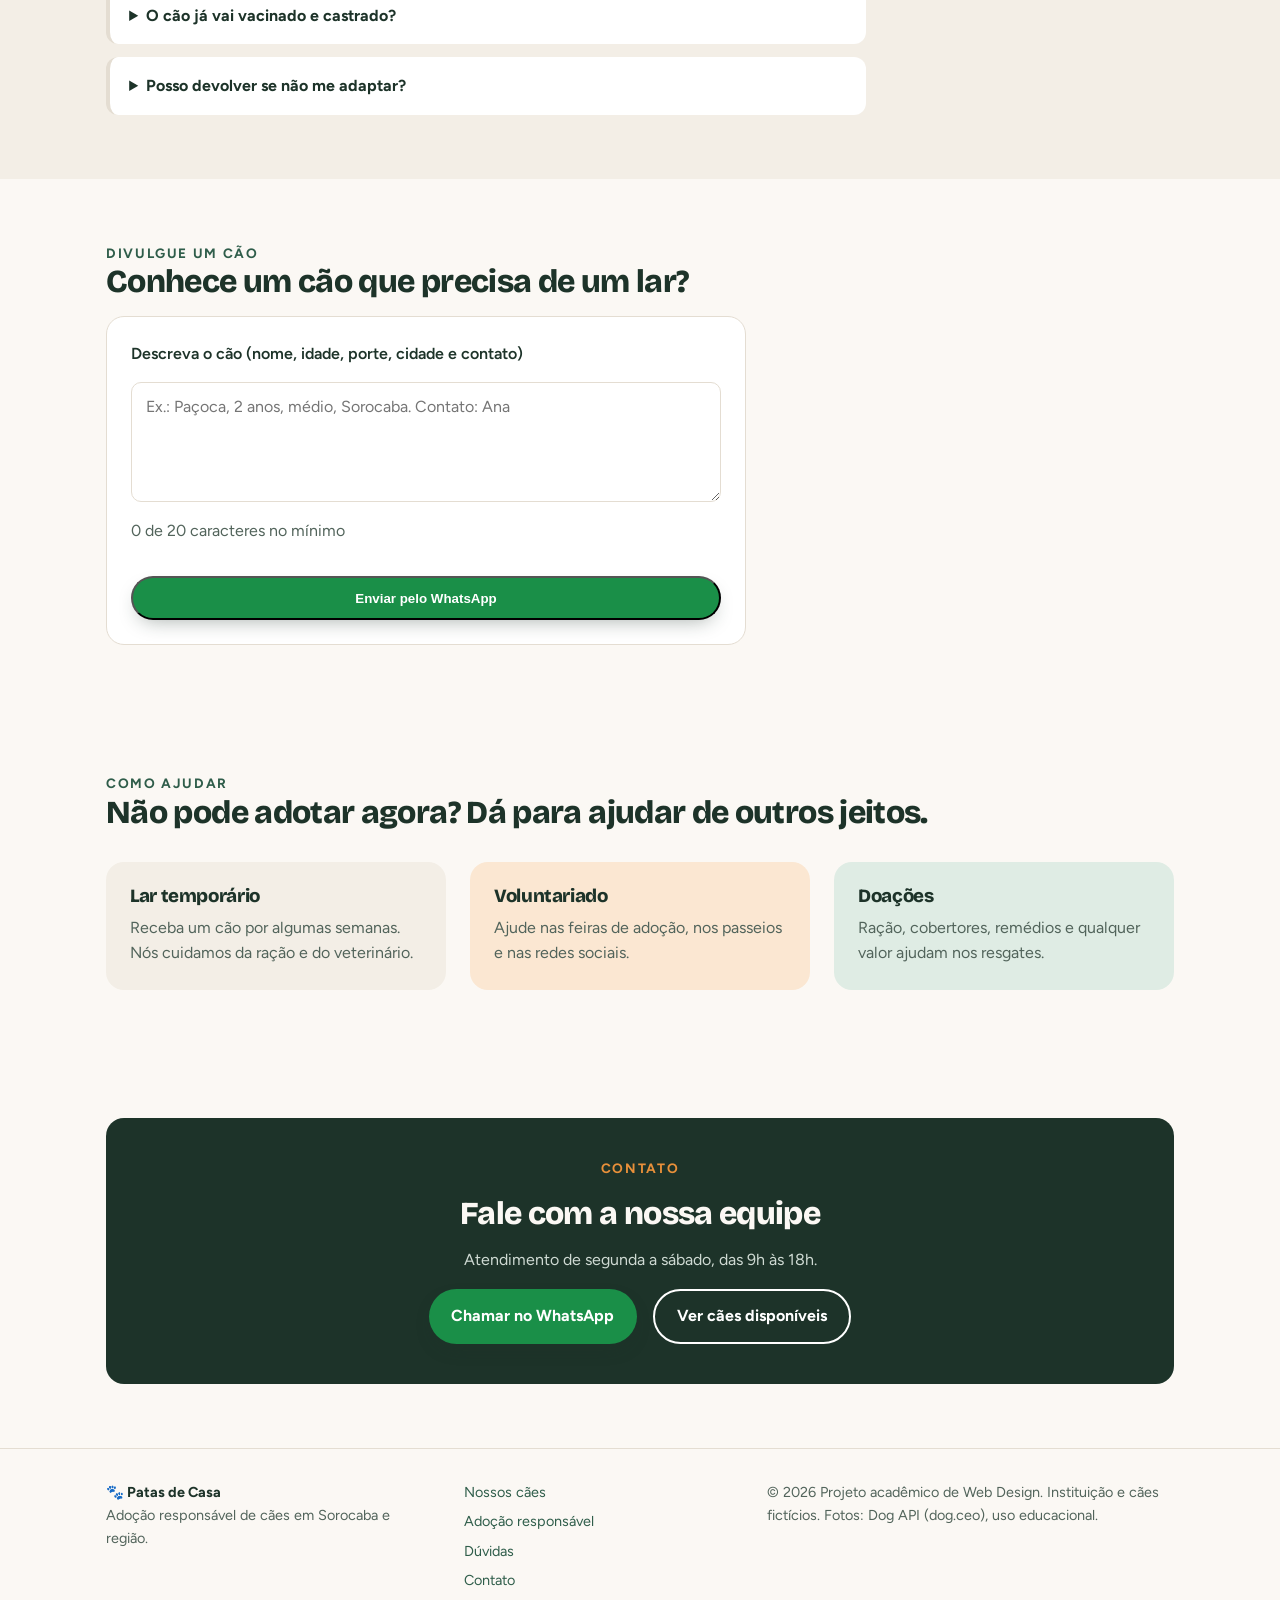
==== commit c5c8e3d2: "1.4.2 - Add- index.html com novos elementos interativos" ====
--- a/index.html
+++ b/index.html
@@ -16,6 +16,13 @@
   <link rel="stylesheet" href="https://fonts.googleapis.com/css2?family=Bricolage+Grotesque:wght@800&family=Figtree:wght@400;600;700&display=swap">
   <!-- CSS externo -->
   <link rel="stylesheet" href="style.css">
+  <!-- Define o tema ANTES da página ser desenhada (evita "piscar" de cor): usa o tema salvo; sem escolha, o do sistema. -->
+  <script>
+    try {
+      var tema = localStorage.getItem("tema") || (matchMedia("(prefers-color-scheme: dark)").matches ? "escuro" : "claro");
+      document.documentElement.setAttribute("data-tema", tema);
+    } catch (erro) { /* sem localStorage: o JavaScript do script.js define o tema depois */ }
+  </script>
 </head>
 <!-- Corpo da página: tudo que o usuário vê fica aqui. -->
 <body>
@@ -26,8 +33,10 @@
   <nav class="wrap nav" aria-label="Menu principal">
     <!-- Logotipo: link que leva ao início (âncora #inicio). -->
     <a class="logo" href="#inicio">🐾 Patas de Casa</a>
+    <!-- Botão hambúrguer (☰): aparece só em telas pequenas. O JavaScript abre e fecha o menu. -->
+    <button class="menu-toggle" type="button" aria-expanded="false" aria-controls="menu" aria-label="Abrir menu">☰</button>
     <!-- Lista de links do menu. Cada href="#id" rola até a seção com aquele id. -->
-    <ul class="menu">
+    <ul class="menu" id="menu">
       <li><a href="#inicio">Início</a></li>
       <li><a href="#caes">Nossos cães</a></li>
       <li><a href="#guia">Adoção responsável</a></li>
@@ -35,6 +44,8 @@
       <li><a href="#divulgue">Divulgue um cão</a></li>
       <li><a href="#sobre">Contato</a></li>
     </ul>
+    <!-- Botão de tema: alterna entre claro e escuro (o JavaScript troca o ícone e salva a escolha). -->
+    <button class="tema-toggle" type="button" aria-label="Ativar tema escuro">🌙</button>
   </nav>
 </header>
 
@@ -73,6 +84,11 @@
     <div class="wrap">
       <p class="eyebrow">Nossos cães</p>
       <h2>Eles estão prontos para ir pra casa.</h2>
+      <!-- BUSCA POR NOME: o JavaScript esconde os cards que não têm o texto digitado. -->
+      <div class="busca">
+        <label for="busca-nome">Buscar cão pelo nome</label>
+        <input type="search" id="busca-nome" placeholder="Ex.: Thor" autocomplete="off">
+      </div>
             <!-- FILTROS SEM JS: botões de rádio escondidos; o CSS usa :checked e :has() para filtrar. -->
             <div class="filtros" role="group" aria-label="Filtros dos cães">
       <!-- Agrupa os botões de um filtro. legend dá o nome do grupo (Porte ou Idade). -->
@@ -100,6 +116,14 @@
         <label for="i-idoso">Idoso</label>
       </fieldset>
       </div>
+      <!-- RESULTADO: o JavaScript escreve aqui quantos cães aparecem (aria-live avisa leitores de tela). -->
+      <div class="resultado">
+        <p id="contagem" aria-live="polite">13 cães encontrados</p>
+        <!-- Botão que volta busca e filtros ao normal. Fica escondido (hidden) até haver filtro ligado. -->
+        <button type="button" id="limpar-filtros" class="btn-link" hidden>Limpar filtros</button>
+      </div>
+      <!-- Aviso mostrado só quando nenhum cão combina com a busca e os filtros. -->
+      <p id="sem-resultado" class="sem-resultado" hidden>Nenhum cão encontrado com esses filtros. Tente limpar a busca.</p>
       <!-- GRADE DE CARDS: o CSS distribui os cards automaticamente em colunas. -->
       <div class="dog-grid">
         <!-- CARD DO CÃO. data-porte e data-idade são os valores que o filtro CSS compara. Os demais cards seguem o mesmo modelo. -->
@@ -129,7 +153,7 @@
               <p>Apareceu numa praça, sempre no mesmo banco. Adora buscar gravetos.</p>
             </details>
             <!-- Link do WhatsApp. O texto da mensagem vai codificado na URL (parâmetro text). -->
-            <a class="btn btn-whats" href="https://wa.me/5514996895439?text=Ol%C3%A1%21%20Tenho%20interesse%20em%20adotar%20o Leandro.">Quero adotar</a>
+            <a class="btn btn-whats" href="https://wa.me/5514996895439?text=Ol%C3%A1%21%20Tenho%20interesse%20em%20adotar%20o%20Caramelo.">Quero adotar</a>
           </div>
         </article>
         <article class="dog-card" data-porte="Médio" data-idade="Adulto">
@@ -464,7 +488,7 @@
       </ol>
       <h3>Quanto custa ter um cão por mês</h3>
       <!-- Caixa que permite rolar a tabela na horizontal em telas pequenas. -->
-      <div class="table-wrap">
+      <div class="table-wrap" tabindex="0" role="region" aria-label="Tabela de custos mensais (use as setas do teclado para rolar)">
         <!-- Tabela: thead é o cabeçalho e tbody são as linhas de dados. -->
         <table>
           <thead><tr><th>Gasto</th><th>Pequeno</th><th>Médio</th><th>Grande</th></tr></thead>
@@ -514,16 +538,22 @@
       <h2>Conhece um cão que precisa de um lar?</h2>
       <!-- Sem JS: o formulário envia o texto para o WhatsApp pelo parâmetro "text" -->
       <!-- Formulário sem JS: envia o texto ao WhatsApp (method get coloca o campo text na URL). -->
-      <form action="https://wa.me/5514996895439" method="get" target="_blank">
+      <form id="form-divulgue" action="https://wa.me/5514996895439" method="get" target="_blank">
         <label for="msg">Descreva o cão (nome, idade, porte, cidade e contato)</label>
         <!-- required e minlength=20 fazem o próprio navegador validar o campo. -->
-        <textarea id="msg" name="text" required minlength="20" placeholder="Ex.: Paçoca, 2 anos, médio, Sorocaba. Contato: Ana"></textarea>
+        <textarea id="msg" name="text" required minlength="20" placeholder="Ex.: Paçoca, 2 anos, médio, Sorocaba. Contato: Ana" aria-describedby="msg-ajuda msg-erro"></textarea>
+        <!-- Contador de caracteres, atualizado pelo JavaScript a cada letra digitada. -->
+        <p id="msg-ajuda" class="ajuda"><span id="msg-contador">0</span> de 20 caracteres no mínimo</p>
+        <!-- Mensagem de erro escrita pelo JavaScript (role="alert" faz leitores de tela avisarem). -->
+        <p id="msg-erro" class="erro" role="alert"></p>
         <button class="btn btn-whats" type="submit">Enviar pelo WhatsApp</button>
+        <!-- Confirmação mostrada depois de um envio válido. -->
+        <p id="msg-sucesso" class="sucesso" hidden>Pronto! Abrimos o WhatsApp em outra aba para você enviar a mensagem.</p>
       </form>
     </div>
   </section>
 
-  <!-- SEÇÃO COMO AJUDAR: 3 cards. -->--
+  <!-- SEÇÃO COMO AJUDAR: 3 cards. -->
   <section id="ajudar">
     <div class="wrap">
       <p class="eyebrow">Como ajudar</p>
@@ -575,15 +605,21 @@
       <a href="#faq">Dúvidas</a>
       <a href="#sobre">Contato</a>
     </nav>
-    <p>© 2026 Projeto acadêmico de Web Design. Instituição e cães fictícios. Fotos: Dog API (dog.ceo), uso educacional.</p>
+    <p>© <span id="ano">2026</span> Projeto acadêmico de Web Design. Instituição e cães fictícios. Fotos: Dog API (dog.ceo), uso educacional.</p>
   </div>
 </footer>
 
-<!-- Botão fixo que volta ao início da página. -->
-<a class="topo" href="#inicio" aria-label="Voltar ao topo">↑</a>
-
-<!-- Botão flutuante do WhatsApp, sempre visível (position fixed no CSS). -->
-<a class="whats-float" href="https://wa.me/5514996895439" aria-label="Falar com a equipe pelo WhatsApp">WA</a>
+<!-- Atalhos fixos na tela (position fixed no CSS). O <aside> coloca os dois botões em uma região da página, o que ajuda leitores de tela. -->
+<aside aria-label="Atalhos">
+  <!-- Botão fixo que volta ao início da página. -->
+  <a class="topo" href="#inicio" aria-label="Voltar ao topo">↑</a>
+
+  <!-- Botão flutuante do WhatsApp, sempre visível. -->
+  <a class="whats-float" href="https://wa.me/5514996895439" aria-label="Falar com a equipe pelo WhatsApp">WA</a>
+</aside>
+
+<!-- JavaScript: fica no fim do body para o HTML já existir quando o script rodar. -->
+<script src="js/script.js"></script>
 
 </body>
 </html>
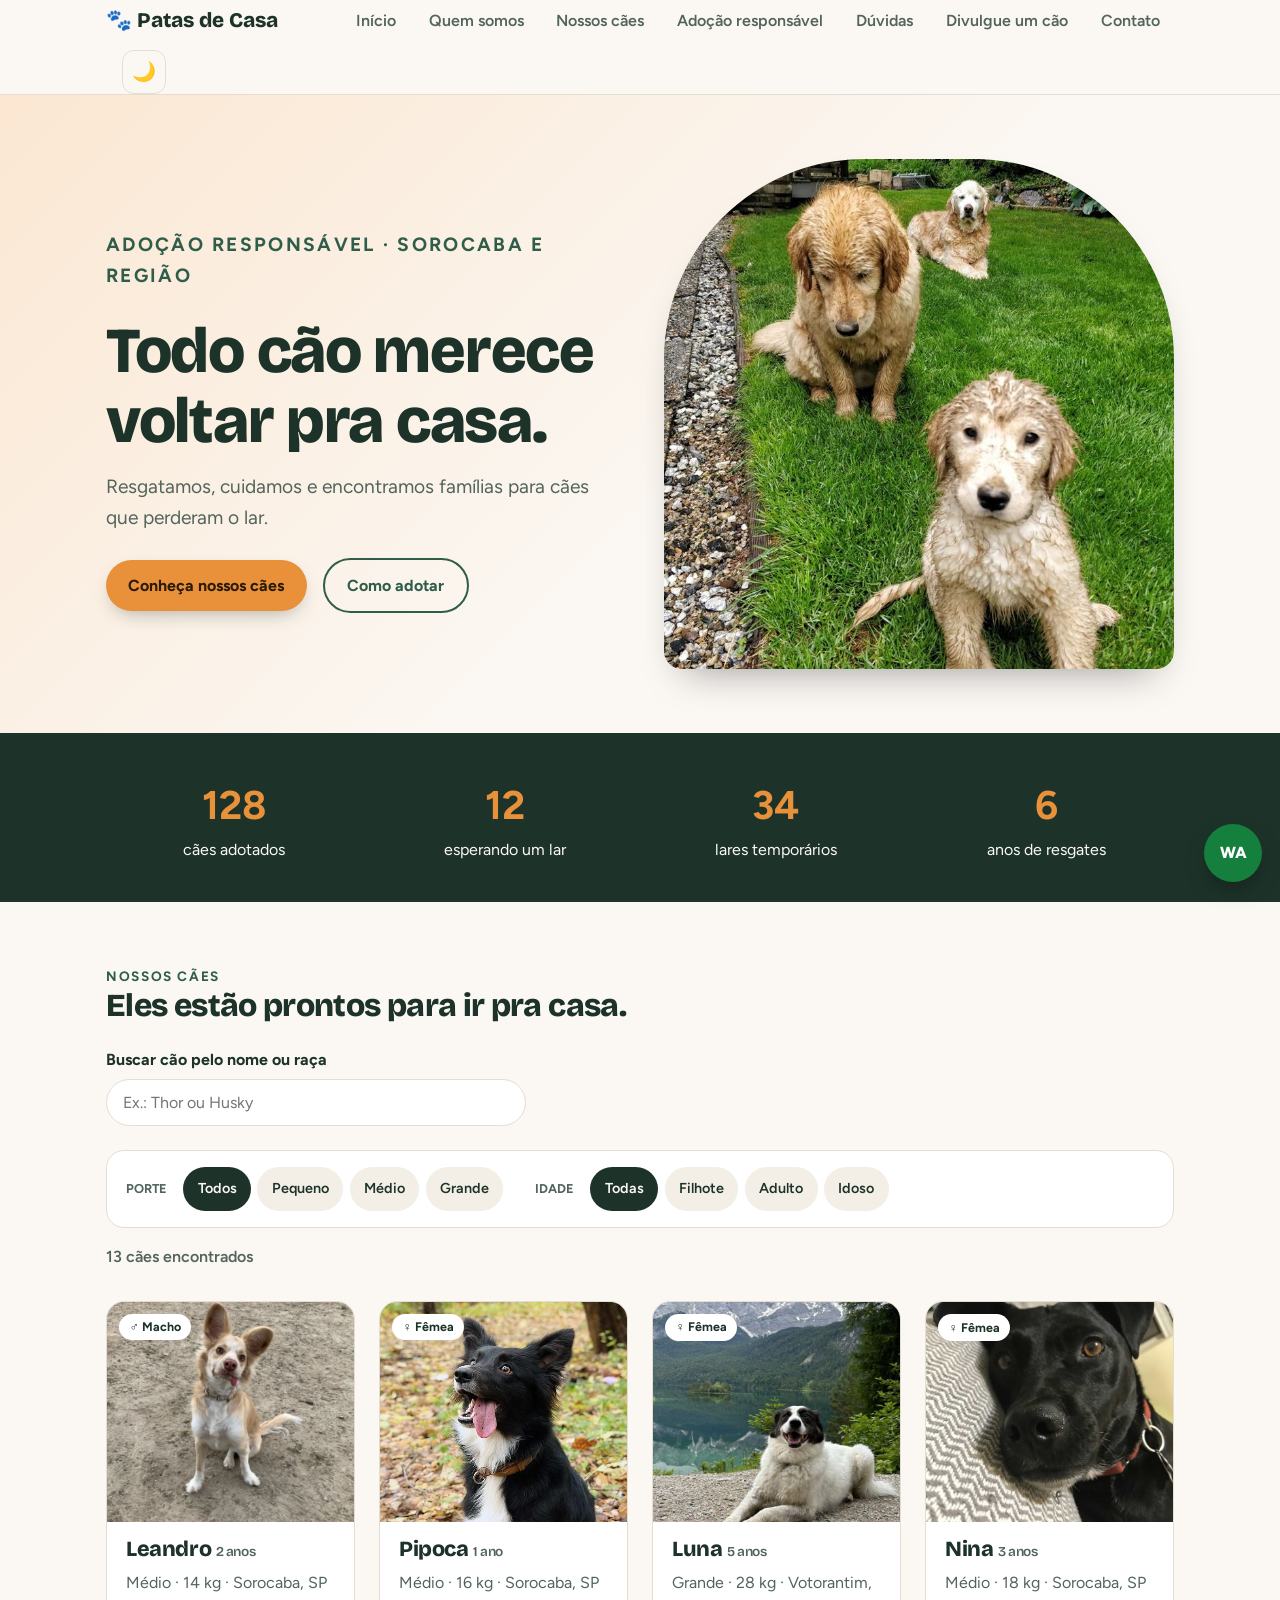
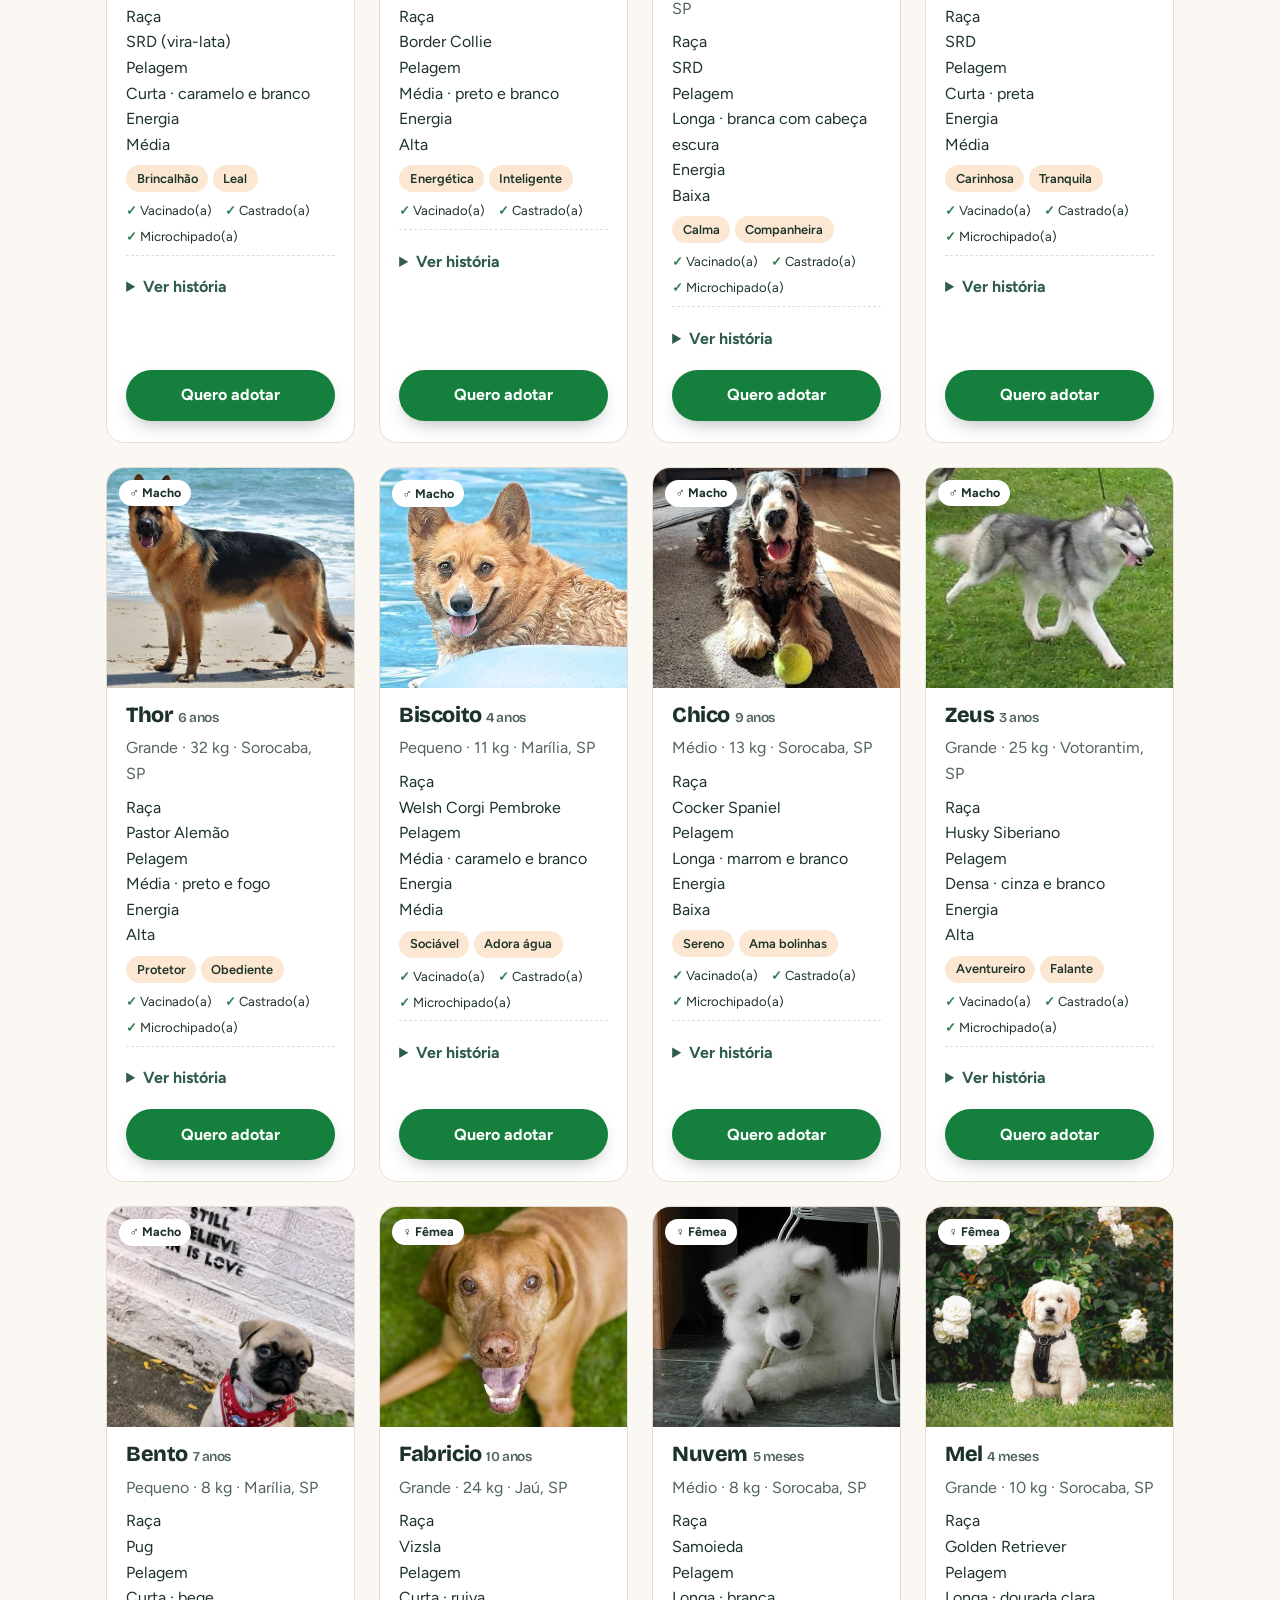
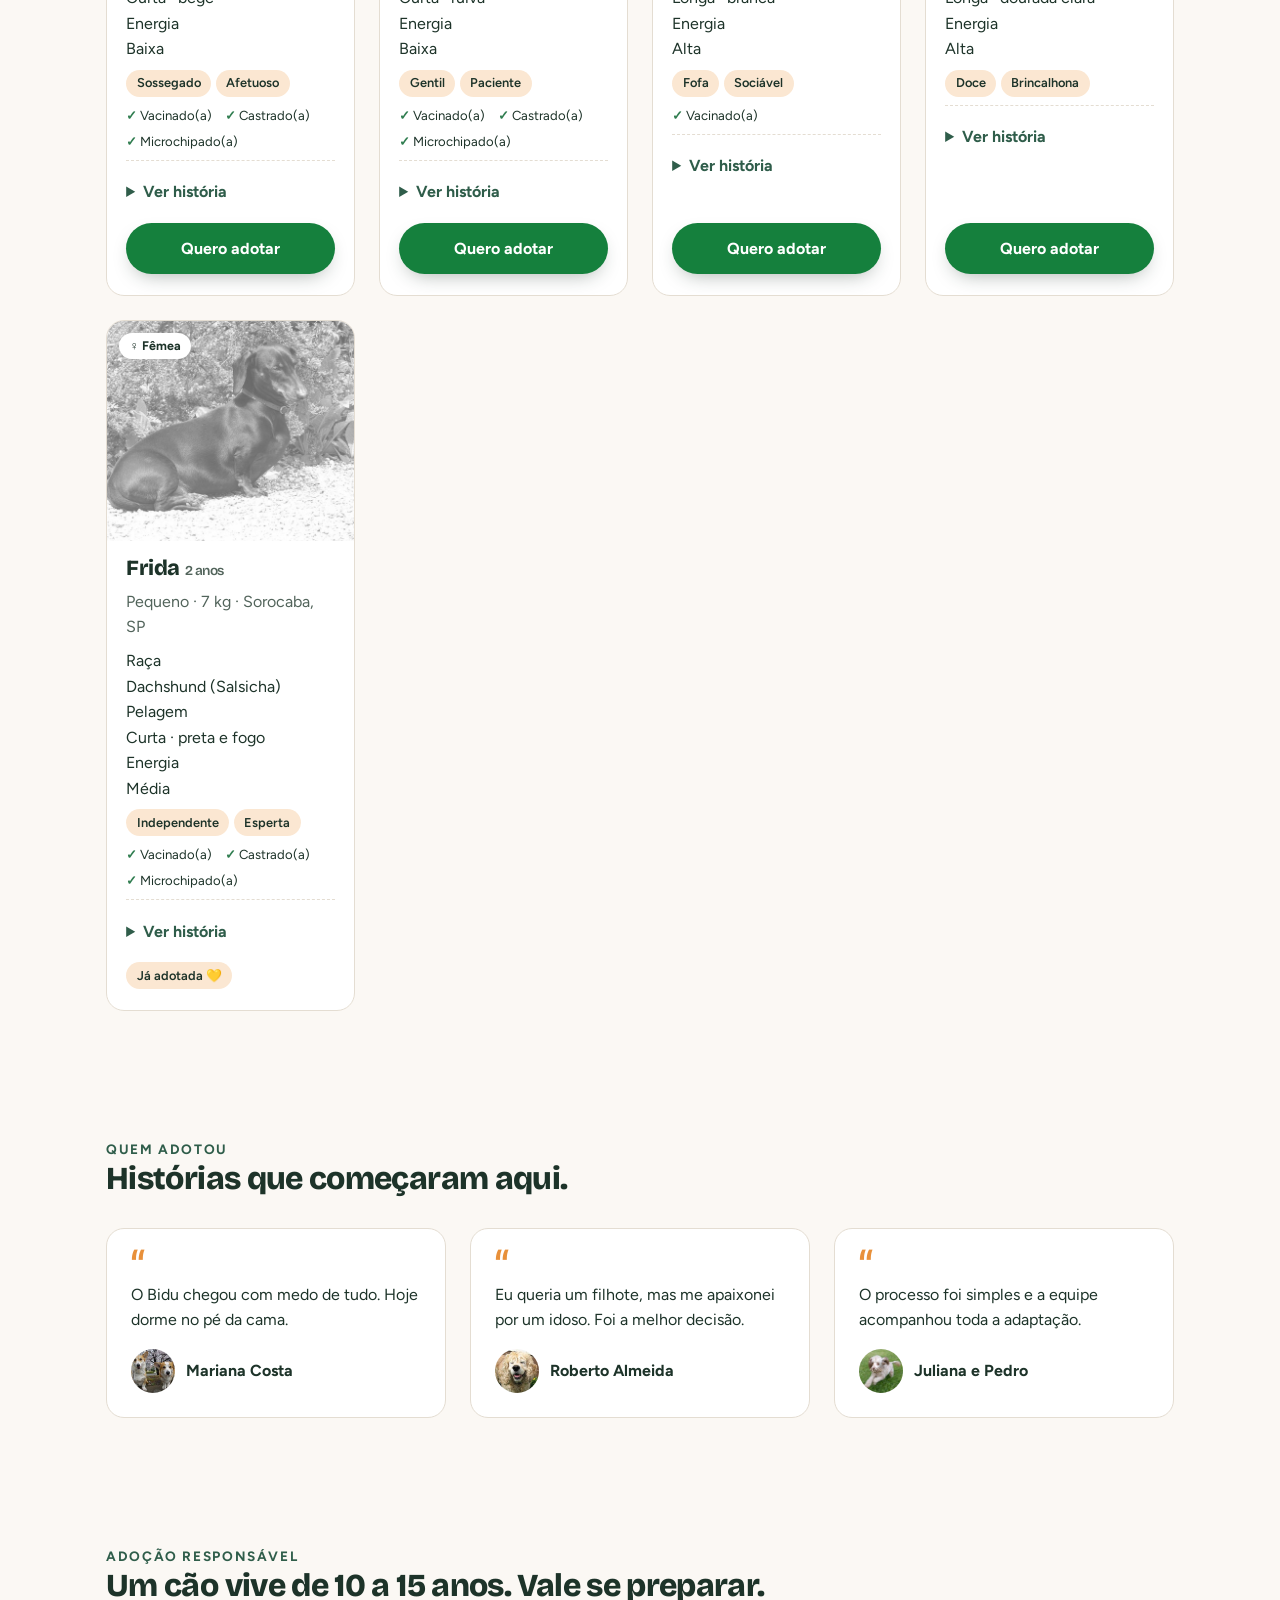
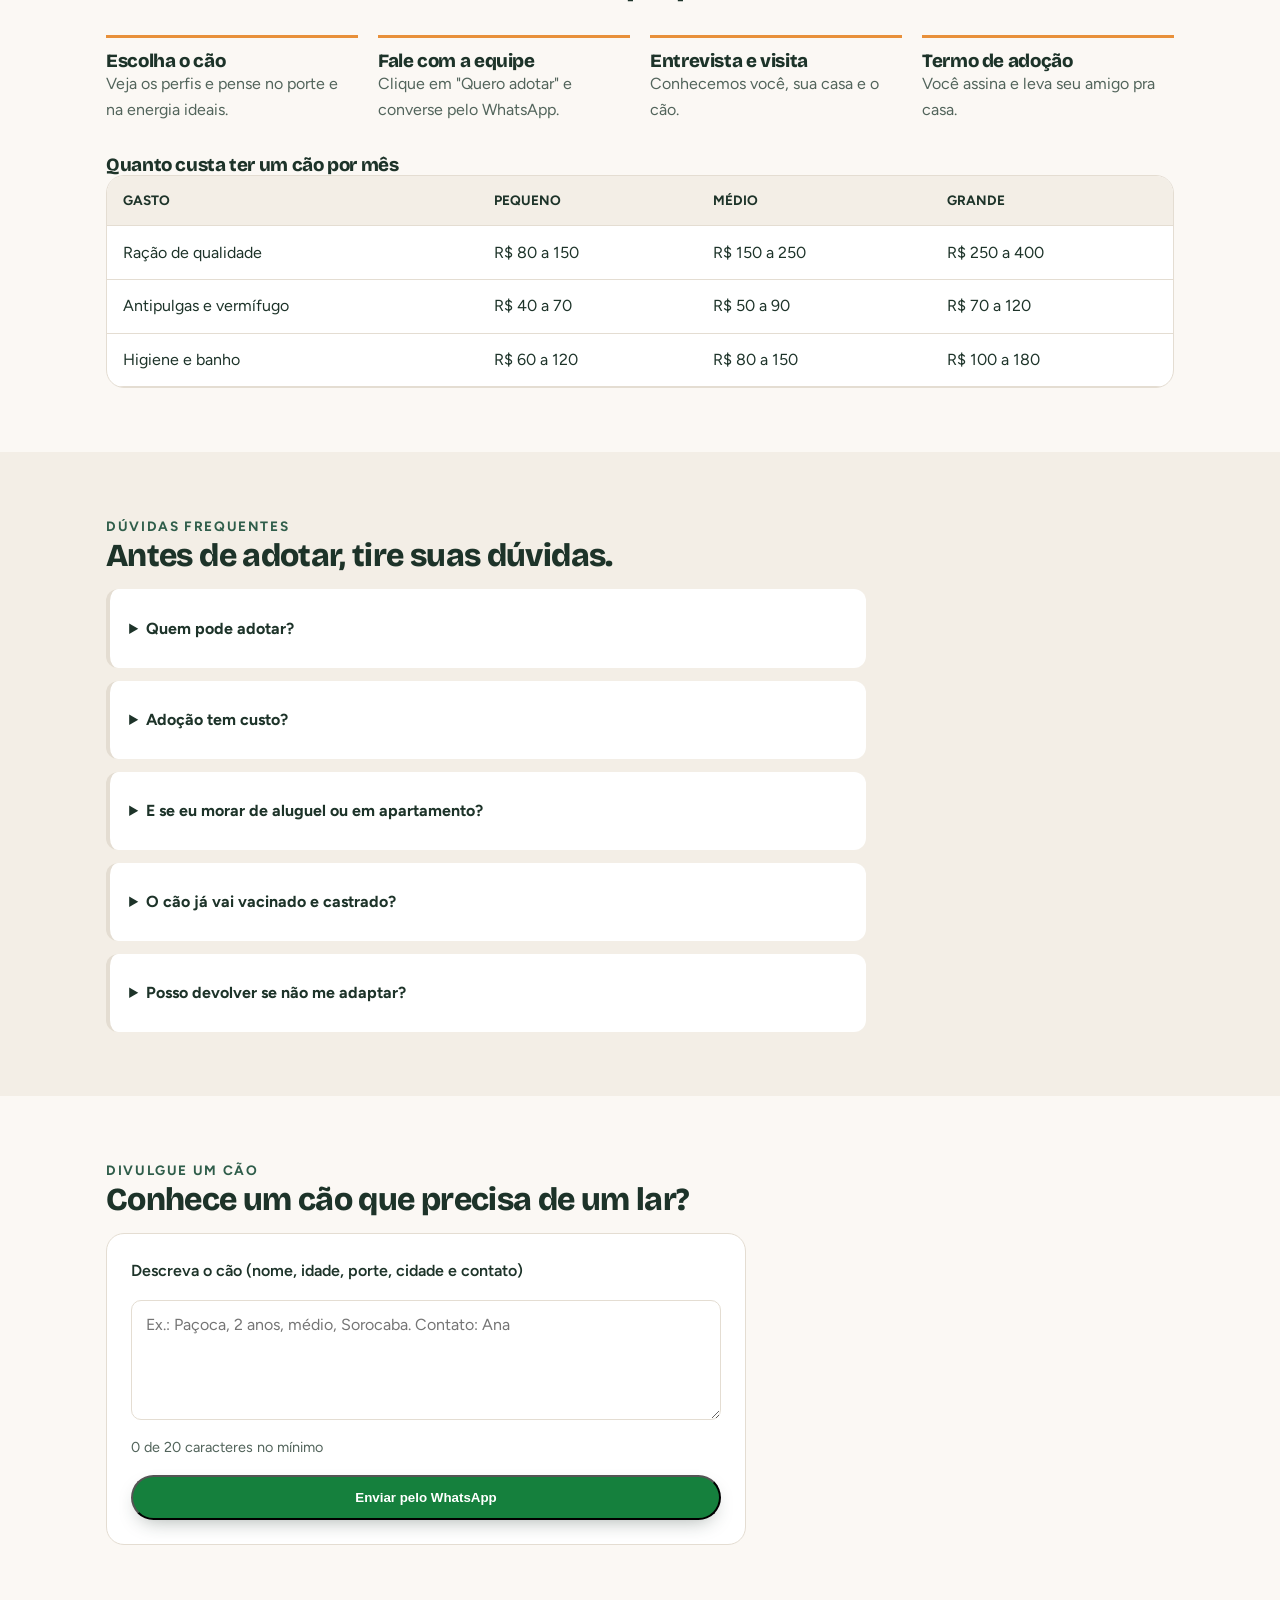
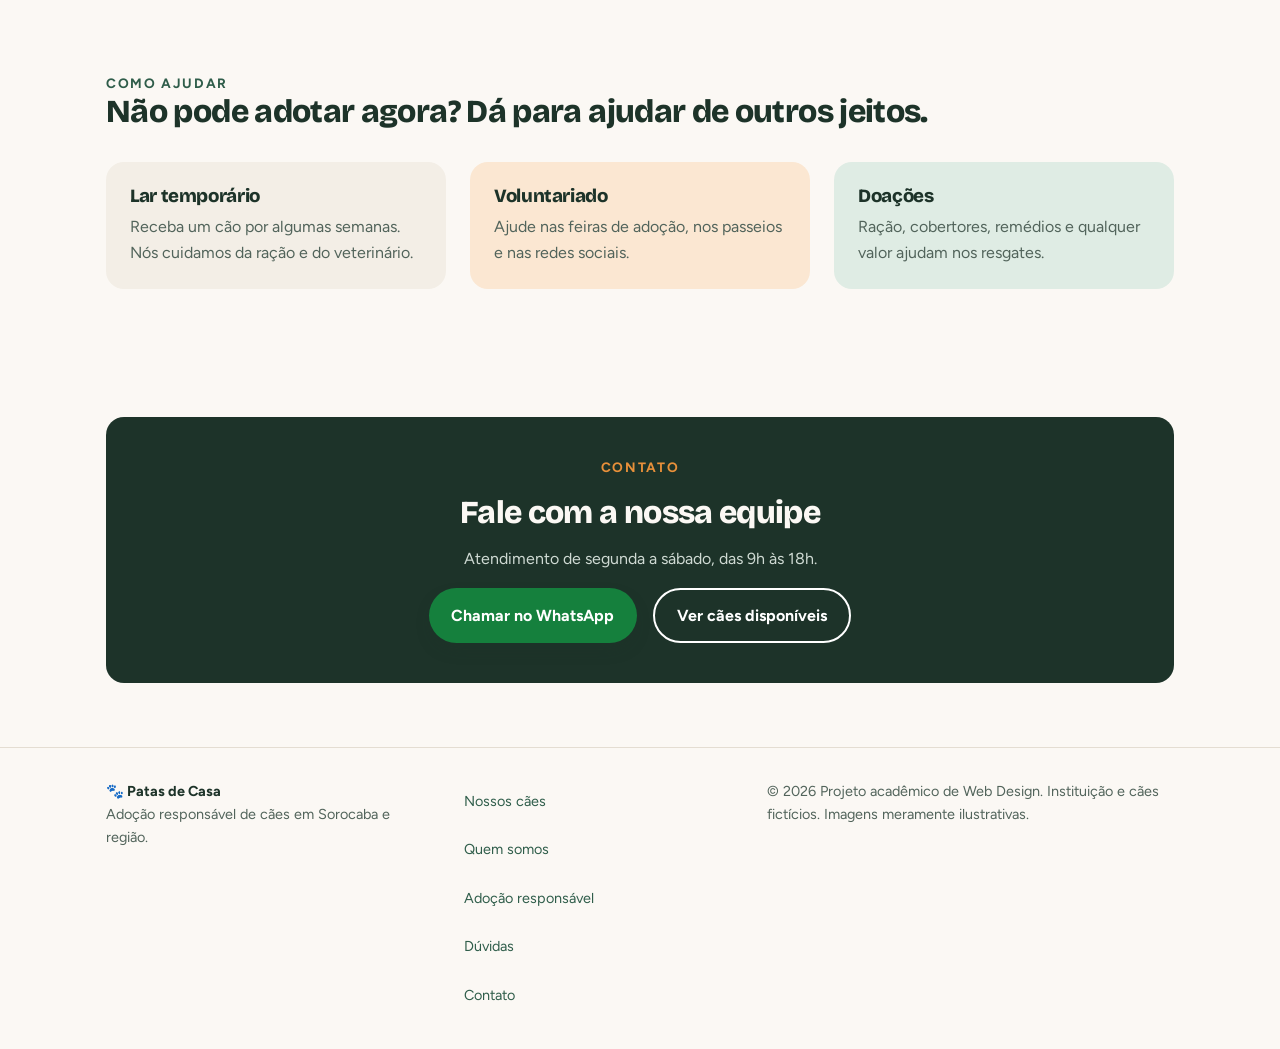
==== commit cfea3950: "1.6.0 - Add ficha com raca, pelagem e energia no HTML" ====
--- a/index.html
+++ b/index.html
@@ -38,6 +38,7 @@
     <!-- Lista de links do menu. Cada href="#id" rola até a seção com aquele id. -->
     <ul class="menu" id="menu">
       <li><a href="#inicio">Início</a></li>
+      <li><a href="quem-somos.html">Quem somos</a></li>
       <li><a href="#caes">Nossos cães</a></li>
       <li><a href="#guia">Adoção responsável</a></li>
       <li><a href="#faq">Dúvidas</a></li>
@@ -84,10 +85,10 @@
     <div class="wrap">
       <p class="eyebrow">Nossos cães</p>
       <h2>Eles estão prontos para ir pra casa.</h2>
-      <!-- BUSCA POR NOME: o JavaScript esconde os cards que não têm o texto digitado. -->
+      <!-- BUSCA POR NOME OU RAÇA: o JavaScript esconde os cards que não têm o texto digitado. -->
       <div class="busca">
-        <label for="busca-nome">Buscar cão pelo nome</label>
-        <input type="search" id="busca-nome" placeholder="Ex.: Thor" autocomplete="off">
+        <label for="busca-nome">Buscar cão pelo nome ou raça</label>
+        <input type="search" id="busca-nome" placeholder="Ex.: Thor ou Husky" autocomplete="off">
       </div>
             <!-- FILTROS SEM JS: botões de rádio escondidos; o CSS usa :checked e :has() para filtrar. -->
             <div class="filtros" role="group" aria-label="Filtros dos cães">
@@ -137,6 +138,12 @@
           <div class="body">
             <h3>Leandro <small>2 anos</small></h3>
             <p>Médio · 14 kg · Sorocaba, SP</p>
+            <!-- FICHA: raça, pelagem e nível de energia. A busca do JavaScript também lê a raça (classe raca). -->
+            <dl class="ficha">
+              <div><dt>Raça</dt><dd class="raca">SRD (vira-lata)</dd></div>
+              <div><dt>Pelagem</dt><dd>Curta · caramelo e branco</dd></div>
+              <div><dt>Energia</dt><dd>Média</dd></div>
+            </dl>
             <div class="chips">
               <span class="chip">Brincalhão</span>
               <span class="chip">Leal</span>
@@ -164,6 +171,11 @@
           <div class="body">
             <h3>Pipoca <small>1 ano</small></h3>
             <p>Médio · 16 kg · Sorocaba, SP</p>
+            <dl class="ficha">
+              <div><dt>Raça</dt><dd class="raca">Border Collie</dd></div>
+              <div><dt>Pelagem</dt><dd>Média · preto e branco</dd></div>
+              <div><dt>Energia</dt><dd>Alta</dd></div>
+            </dl>
             <div class="chips">
               <span class="chip">Energética</span>
               <span class="chip">Inteligente</span>
@@ -187,6 +199,11 @@
           <div class="body">
             <h3>Luna <small>5 anos</small></h3>
             <p>Grande · 28 kg · Votorantim, SP</p>
+            <dl class="ficha">
+              <div><dt>Raça</dt><dd class="raca">SRD</dd></div>
+              <div><dt>Pelagem</dt><dd>Longa · branca com cabeça escura</dd></div>
+              <div><dt>Energia</dt><dd>Baixa</dd></div>
+            </dl>
             <div class="chips">
               <span class="chip">Calma</span>
               <span class="chip">Companheira</span>
@@ -211,6 +228,11 @@
           <div class="body">
             <h3>Nina <small>3 anos</small></h3>
             <p>Médio · 18 kg · Sorocaba, SP</p>
+            <dl class="ficha">
+              <div><dt>Raça</dt><dd class="raca">SRD</dd></div>
+              <div><dt>Pelagem</dt><dd>Curta · preta</dd></div>
+              <div><dt>Energia</dt><dd>Média</dd></div>
+            </dl>
             <div class="chips">
               <span class="chip">Carinhosa</span>
               <span class="chip">Tranquila</span>
@@ -235,6 +257,11 @@
           <div class="body">
             <h3>Thor <small>6 anos</small></h3>
             <p>Grande · 32 kg · Sorocaba, SP</p>
+            <dl class="ficha">
+              <div><dt>Raça</dt><dd class="raca">Pastor Alemão</dd></div>
+              <div><dt>Pelagem</dt><dd>Média · preto e fogo</dd></div>
+              <div><dt>Energia</dt><dd>Alta</dd></div>
+            </dl>
             <div class="chips">
               <span class="chip">Protetor</span>
               <span class="chip">Obediente</span>
@@ -259,6 +286,11 @@
           <div class="body">
             <h3>Biscoito <small>4 anos</small></h3>
             <p>Pequeno · 11 kg · Marília, SP</p>
+            <dl class="ficha">
+              <div><dt>Raça</dt><dd class="raca">Welsh Corgi Pembroke</dd></div>
+              <div><dt>Pelagem</dt><dd>Média · caramelo e branco</dd></div>
+              <div><dt>Energia</dt><dd>Média</dd></div>
+            </dl>
             <div class="chips">
               <span class="chip">Sociável</span>
               <span class="chip">Adora água</span>
@@ -283,6 +315,11 @@
           <div class="body">
             <h3>Chico <small>9 anos</small></h3>
             <p>Médio · 13 kg · Sorocaba, SP</p>
+            <dl class="ficha">
+              <div><dt>Raça</dt><dd class="raca">Cocker Spaniel</dd></div>
+              <div><dt>Pelagem</dt><dd>Longa · marrom e branco</dd></div>
+              <div><dt>Energia</dt><dd>Baixa</dd></div>
+            </dl>
             <div class="chips">
               <span class="chip">Sereno</span>
               <span class="chip">Ama bolinhas</span>
@@ -307,6 +344,11 @@
           <div class="body">
             <h3>Zeus <small>3 anos</small></h3>
             <p>Grande · 25 kg · Votorantim, SP</p>
+            <dl class="ficha">
+              <div><dt>Raça</dt><dd class="raca">Husky Siberiano</dd></div>
+              <div><dt>Pelagem</dt><dd>Densa · cinza e branco</dd></div>
+              <div><dt>Energia</dt><dd>Alta</dd></div>
+            </dl>
             <div class="chips">
               <span class="chip">Aventureiro</span>
               <span class="chip">Falante</span>
@@ -331,6 +373,11 @@
           <div class="body">
             <h3>Bento <small>7 anos</small></h3>
             <p>Pequeno · 8 kg · Marília, SP</p>
+            <dl class="ficha">
+              <div><dt>Raça</dt><dd class="raca">Pug</dd></div>
+              <div><dt>Pelagem</dt><dd>Curta · bege</dd></div>
+              <div><dt>Energia</dt><dd>Baixa</dd></div>
+            </dl>
             <div class="chips">
               <span class="chip">Sossegado</span>
               <span class="chip">Afetuoso</span>
@@ -355,6 +402,11 @@
           <div class="body">
             <h3>Fabricio <small>10 anos</small></h3>
             <p>Grande · 24 kg · Jaú, SP</p>
+            <dl class="ficha">
+              <div><dt>Raça</dt><dd class="raca">Vizsla</dd></div>
+              <div><dt>Pelagem</dt><dd>Curta · ruiva</dd></div>
+              <div><dt>Energia</dt><dd>Baixa</dd></div>
+            </dl>
             <div class="chips">
               <span class="chip">Gentil</span>
               <span class="chip">Paciente</span>
@@ -379,6 +431,11 @@
           <div class="body">
             <h3>Nuvem <small>5 meses</small></h3>
             <p>Médio · 8 kg · Sorocaba, SP</p>
+            <dl class="ficha">
+              <div><dt>Raça</dt><dd class="raca">Samoieda</dd></div>
+              <div><dt>Pelagem</dt><dd>Longa · branca</dd></div>
+              <div><dt>Energia</dt><dd>Alta</dd></div>
+            </dl>
             <div class="chips">
               <span class="chip">Fofa</span>
               <span class="chip">Sociável</span>
@@ -401,6 +458,11 @@
           <div class="body">
             <h3>Mel <small>4 meses</small></h3>
             <p>Grande · 10 kg · Sorocaba, SP</p>
+            <dl class="ficha">
+              <div><dt>Raça</dt><dd class="raca">Golden Retriever</dd></div>
+              <div><dt>Pelagem</dt><dd>Longa · dourada clara</dd></div>
+              <div><dt>Energia</dt><dd>Alta</dd></div>
+            </dl>
             <div class="chips">
               <span class="chip">Doce</span>
               <span class="chip">Brincalhona</span>
@@ -421,6 +483,11 @@
           <div class="body">
             <h3>Frida <small>2 anos</small></h3>
             <p>Pequeno · 7 kg · Sorocaba, SP</p>
+            <dl class="ficha">
+              <div><dt>Raça</dt><dd class="raca">Dachshund (Salsicha)</dd></div>
+              <div><dt>Pelagem</dt><dd>Curta · preta e fogo</dd></div>
+              <div><dt>Energia</dt><dd>Média</dd></div>
+            </dl>
             <div class="chips">
               <span class="chip">Independente</span>
               <span class="chip">Esperta</span>
@@ -601,11 +668,12 @@
     </div>
     <nav aria-label="Rodapé">
       <a href="#caes">Nossos cães</a>
+      <a href="quem-somos.html">Quem somos</a>
       <a href="#guia">Adoção responsável</a>
       <a href="#faq">Dúvidas</a>
       <a href="#sobre">Contato</a>
     </nav>
-    <p>© <span id="ano">2026</span> Projeto acadêmico de Web Design. Instituição e cães fictícios. Fotos: Dog API (dog.ceo), uso educacional.</p>
+    <p>© <span id="ano">2026</span> Projeto acadêmico de Web Design. Instituição e cães fictícios. Imagens meramente ilustrativas.</p>
   </div>
 </footer>
 
--- a/style.css
+++ b/style.css
@@ -12,7 +12,7 @@
   --line: #e4ddd2;
   --accent: #e8903a;
   --forest: #2f5d4a;
-  --whats: #1a8f48;
+  --whats: #15803d; /* verde escurecido: branco sobre ele tem contraste 5,0:1 (o mínimo é 4,5:1) */
 }
 /* Reset: tira margens padrão e faz width/height incluírem padding e borda (box-sizing). */
 * { box-sizing: border-box; margin: 0; padding: 0; }
@@ -124,8 +124,8 @@
 .dog-card img { width: 100%; height: 220px; object-fit: cover; transition: transform 0.5s; }
 /* Zoom leve na foto ao passar o mouse. */
 .dog-card:hover img { transform: scale(1.08); }
-/* overflow hidden: o zoom da foto não vaza para fora da moldura. */
-.dog-card .photo { overflow: hidden; }
+/* overflow hidden: o zoom da foto não vaza para fora da moldura. position relative: referência para a etiqueta de sexo. */
+.dog-card .photo { overflow: hidden; position: relative; }
 /* Área de texto do card, organizada em grid com espaçamento. */
 .dog-card .body { padding: 1rem 1.2rem 1.3rem; } /* layout flex: bloco 22 */
 /* Tamanho do nome do cão. */
@@ -235,8 +235,11 @@
   width: 1px;
   height: 1px;
 }
-/* O label vira um botão em formato de pílula. */
+/* O label vira um botão em formato de pílula (min-height 44px: área de toque confortável no celular). */
 .filtros label {
+  min-height: 44px;
+  display: inline-flex;
+  align-items: center;
   padding: 0.4rem 0.9rem;
   border-radius: 999px;
   background-color: #f3eee6;
@@ -263,8 +266,6 @@
 }
 
 /* ---------- 15. Cards: etiqueta, carteirinha e historia ---------- */
-/* position relative serve de referência para a etiqueta de sexo. */
-.dog-card .photo { position: relative; }
 /* Etiqueta posicionada sobre a foto (position absolute). */
 .dog-card .tag {
   position: absolute;
@@ -421,26 +422,32 @@
 /* Sobe levemente no hover. */
 .topo:hover { transform: translateY(-4px); }
 
-/* ---------- 20. Tema escuro automatico ---------- */
-/* TEMA ESCURO: se o sistema do usuário está no modo escuro, troca as variáveis e os fundos brancos. */
-@media (prefers-color-scheme: dark) {
-  :root {
-    --bg: #121a16;
-    --ink: #ecf1ed;
-    --soft: #a9b8af;
-    --line: #2d3b34;
-    --forest: #8cc7a8;
-  }
-  .site-header { background-color: rgba(18, 26, 22, 0.85); }
-  .dog-card, .filtros, .quote, form, .table-wrap, .faq-item, .dog-card .tag { background-color: #1a241f; }
-  .hero { background: linear-gradient(135deg, #3a2a19 0%, var(--bg) 60%); }
-  #faq, .help, th, .filtros label { background-color: #1f2b25; }
-  .help:nth-child(2) { background-color: #3a2a19; }
-  .help:nth-child(3) { background-color: #1d3329; }
-  .stats, .contact, .topo { background-color: #1f2b25; }
-  .chip { background-color: #3a2a19; color: var(--ink); }
-  .menu a:hover, tr:hover td { background-color: #1f2b25; }
-  .dog-card .tag { color: var(--ink); }
+/* ---------- 20. Tema escuro ---------- */
+/* O <html> recebe data-tema="claro" ou data-tema="escuro" (pelo script no <head> e pelo botão de tema).
+   Sem escolha salva, o tema inicial é o do sistema (prefers-color-scheme). */
+
+/* Cores base do tema escuro: trocam as variáveis. */
+:root[data-tema="escuro"] {
+  --bg: #121a16;
+  --ink: #ecf1ed;
+  --soft: #a9b8af;
+  --line: #2d3b34;
+  --forest: #8cc7a8;
+}
+
+/* Fundos e textos do tema escuro. O "&" representa o elemento de cima (:where(...)).
+   O :where() não soma peso ao seletor, então estas regras têm a mesma força que tinham no @media. */
+:where(:root[data-tema="escuro"]) {
+  & .site-header { background-color: rgba(18, 26, 22, 0.85); }
+  & .dog-card, & .filtros, & .quote, & form, & .table-wrap, & .faq-item, & .dog-card .tag { background-color: #1a241f; }
+  & .hero { background: linear-gradient(135deg, #3a2a19 0%, var(--bg) 60%); }
+  & #faq, & .help, & th, & .filtros label { background-color: #1f2b25; }
+  & .help:nth-child(2) { background-color: #3a2a19; }
+  & .help:nth-child(3) { background-color: #1d3329; }
+  & .stats, & .contact, & .topo { background-color: #1f2b25; color: var(--ink); }
+  & .chip { background-color: #3a2a19; color: var(--ink); }
+  & .menu a:hover, & tr:hover td { background-color: #1f2b25; }
+  & .dog-card .tag { color: var(--ink); }
 }
 
 /* ---------- 21. Responsividade extra e impressao ---------- */
@@ -452,6 +459,9 @@
    22. FLEXBOX: 20 propriedades para organizar de forma responsiva
    Cada propriedade pedida está marcada com [FLEX n].
    (Propriedades que se repetem em outros elementos aparecem como "reuso".)
+   Atenção: vários seletores deste bloco (.btn, .dog-card, .help...) já existem em blocos
+   anteriores. Isso é proposital: aqui ficam só as regras de flexbox, juntas para consulta.
+   O navegador junta as duas regras e, em caso de conflito, vale a última escrita.
    ========================================================= */
 
 /* Botões do topo: dois botões lado a lado que quebram de linha no celular. */
@@ -548,6 +558,81 @@
   .stats .wrap > div:nth-child(2) { order: -1; } /* [FLEX 14] order -> muda a ordem visual (padrão é 0) */
 }
 
+/* =========================================================
+   24. RESPONSIVIDADE EXTRA + ESTILOS DAS FUNCIONALIDADES EM JAVASCRIPT
+   ========================================================= */
+
+/* O atributo hidden sempre esconde, mesmo que outra regra defina display (flex, grid...). */
+[hidden] { display: none !important; }
+
+/* ---- Menu hambúrguer ---- */
+/* Botão ☰: escondido no computador. Em telas pequenas ele aparece (veja o @media abaixo). */
+.menu-toggle { display: none; min-width: 44px; min-height: 44px; border: 1px solid var(--line); border-radius: 12px; background-color: transparent; color: var(--ink); font-size: 1.4rem; line-height: 1; cursor: pointer; }
+/* Até 1100px de largura o menu não cabe em uma linha: ele vira um painel que o botão abre e fecha.
+   A classe "js" garante que, sem JavaScript, o menu continua visível como antes. */
+@media (max-width: 1100px) {
+  .js .menu-toggle { display: inline-flex; align-items: center; justify-content: center; }
+  .js .nav { justify-content: space-between; }
+  .js .menu { display: none; flex-direction: column; width: 100%; padding-bottom: 0.75rem; }
+  .js .menu.open { display: flex; }
+  .js .menu a { padding: 0.75rem 0.9rem; }
+}
+
+/* ---- Botão "voltar ao topo": só aparece depois de rolar a página (classe "visivel" vem do JavaScript) ---- */
+.js .topo { opacity: 0; pointer-events: none; transition: opacity 0.25s, transform 0.2s; }
+.js .topo.visivel { opacity: 1; pointer-events: auto; }
+
+/* ---- Busca por nome ---- */
+.busca { display: grid; gap: 0.4rem; max-width: 420px; margin-top: 1.5rem; }
+.busca label { font-weight: 700; }
+.busca input { width: 100%; min-height: 44px; padding: 0.6rem 1rem; border: 1px solid var(--line); border-radius: 999px; background-color: #fff; color: var(--ink); font: inherit; }
+
+/* ---- Contador de resultados e botão "Limpar filtros" ---- */
+.resultado { display: flex; flex-wrap: wrap; align-items: center; justify-content: space-between; gap: 0.5rem 1rem; margin-top: 1rem; }
+#contagem { color: var(--soft); font-weight: 600; }
+.btn-link { min-height: 44px; padding: 0 0.5rem; border: 0; background: none; color: var(--forest); font: inherit; font-weight: 700; text-decoration: underline; cursor: pointer; }
+.sem-resultado { margin-top: 1.5rem; padding: 1.2rem; border: 1px dashed var(--line); border-radius: 18px; text-align: center; color: var(--soft); }
+/* Card escondido pela busca (a classe é colocada pelo JavaScript). */
+.dog-card.sem-busca { display: none; }
+
+/* ---- Formulário: contador, erro e confirmação ---- */
+.ajuda { font-size: 0.9rem; color: var(--soft); }
+.erro { font-weight: 600; color: #b3402a; }
+.erro:empty { display: none; }
+.sucesso { padding: 0.8rem 1rem; border-radius: 12px; background-color: #e3f3e9; color: #14532d; font-weight: 600; }
+form textarea.invalido { border-color: #b3402a; outline-color: #b3402a; }
+
+/* ---- Alvos de toque: botões e links com pelo menos 44px de altura (dedo no celular) ---- */
+summary { padding-block: 0.65rem; cursor: pointer; }
+/* A tabela que rola de lado pode receber foco do teclado: mostra o contorno quando focada. */
+.table-wrap:focus-visible { outline: 3px solid var(--accent); outline-offset: 3px; }
+.footer-grid nav a { padding: 0.6rem 0; }
+
+/* ---- Botão de alternar tema ---- */
+/* Escondido sem JavaScript (ele não funcionaria). Com JavaScript, aparece em todas as telas. */
+.tema-toggle { display: none; min-width: 44px; min-height: 44px; border: 1px solid var(--line); border-radius: 12px; background-color: transparent; color: var(--ink); font-size: 1.2rem; line-height: 1; cursor: pointer; }
+.js .tema-toggle { display: inline-flex; align-items: center; justify-content: center; }
+/* Computador: menu e botão de tema ficam juntos, à direita do logotipo. */
+@media (min-width: 1101px) {
+  .menu { margin-left: auto; }
+  .tema-toggle { margin-left: 1rem; }
+}
+/* Celular e tablet: logotipo à esquerda; botão de tema e ☰ juntos, à direita; o menu aberto vai para a linha de baixo. */
+@media (max-width: 1100px) {
+  .js .logo { order: 1; }
+  .js .tema-toggle { order: 2; margin-left: auto; }
+  .js .menu-toggle { order: 3; }
+  .js .menu { order: 4; }
+}
+
+/* ---- Tema escuro dos novos elementos ---- */
+:where(:root[data-tema="escuro"]) {
+  & .busca input { background-color: #1a241f; }
+  & .erro { color: #ff9a85; }
+  & .sucesso { background-color: #1d3329; color: #bfe8cf; }
+  & form textarea.invalido { border-color: #ff9a85; outline-color: #ff9a85; }
+}
+
 /* IMPRESSÃO: esconde menu, botões e formulário e usa fundo branco. */
 @media print {
   .site-header, .whats-float, .topo, .filtros, form { display: none; }
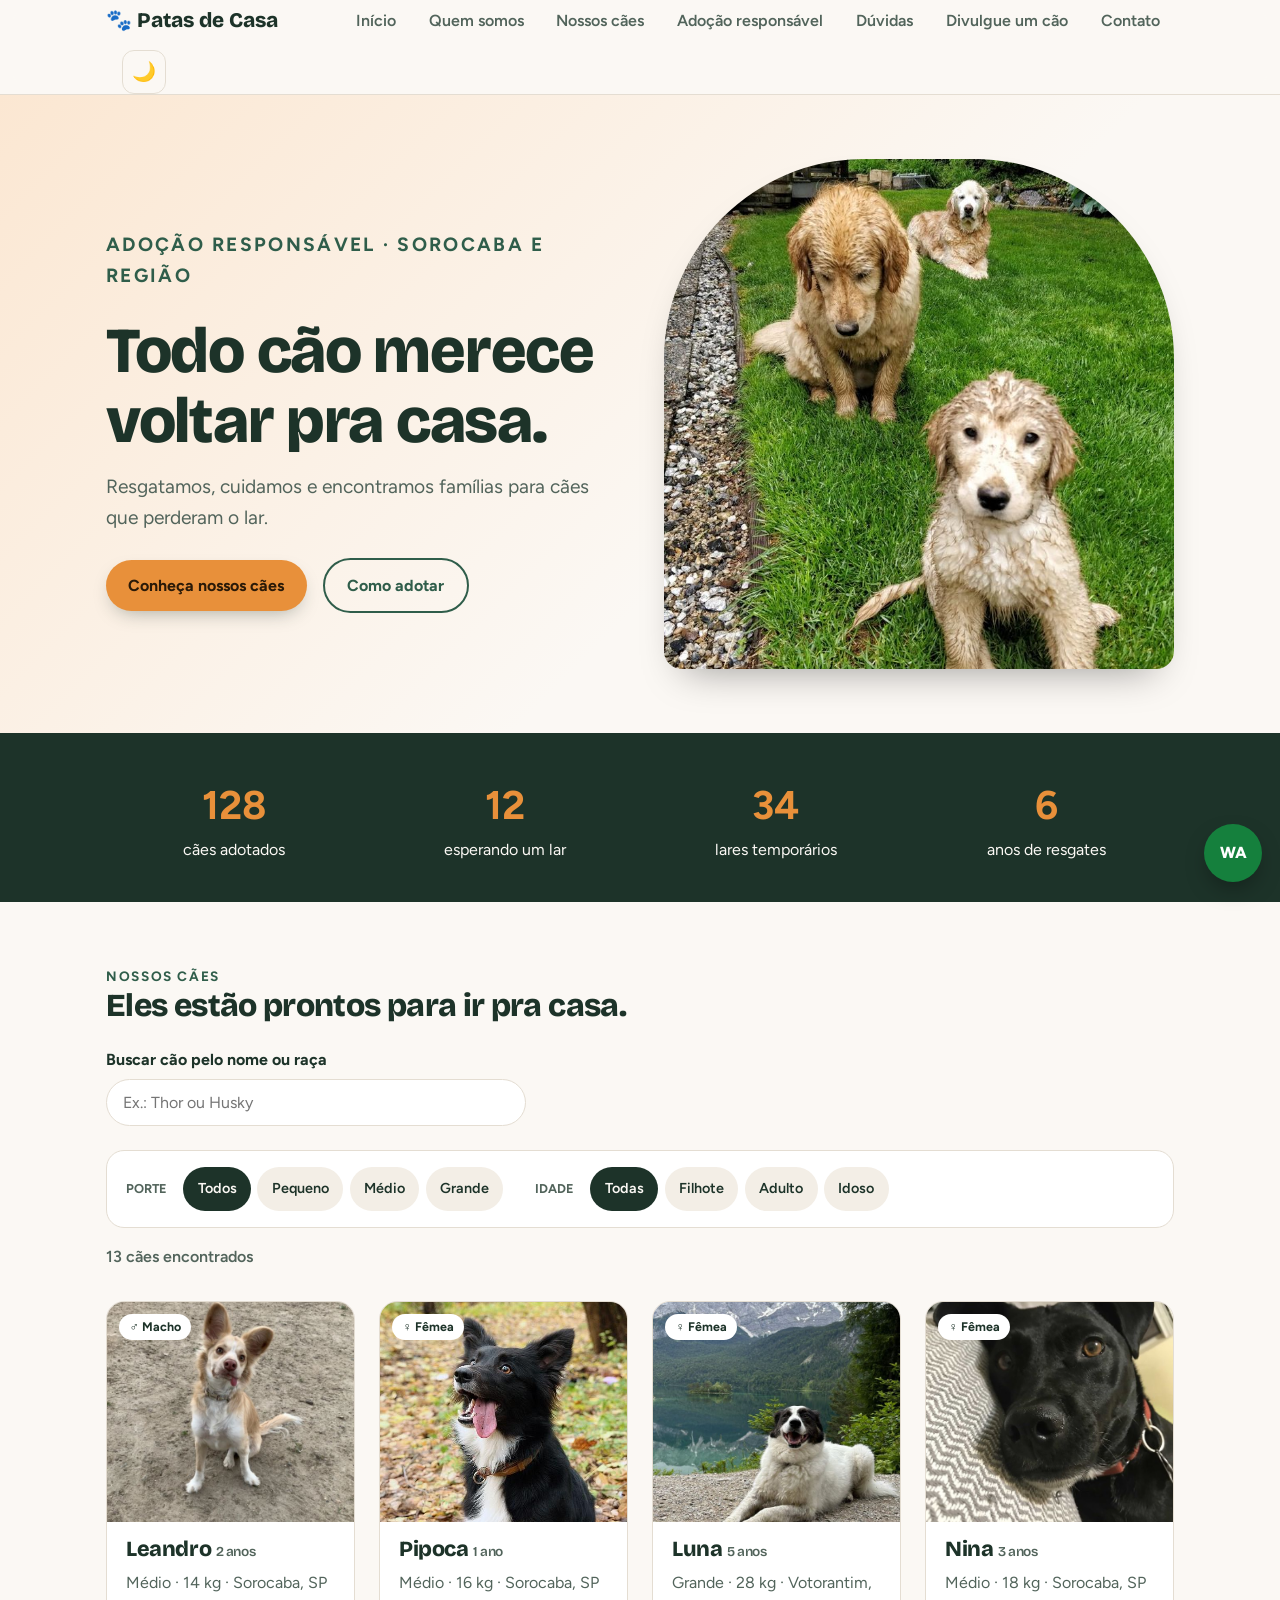
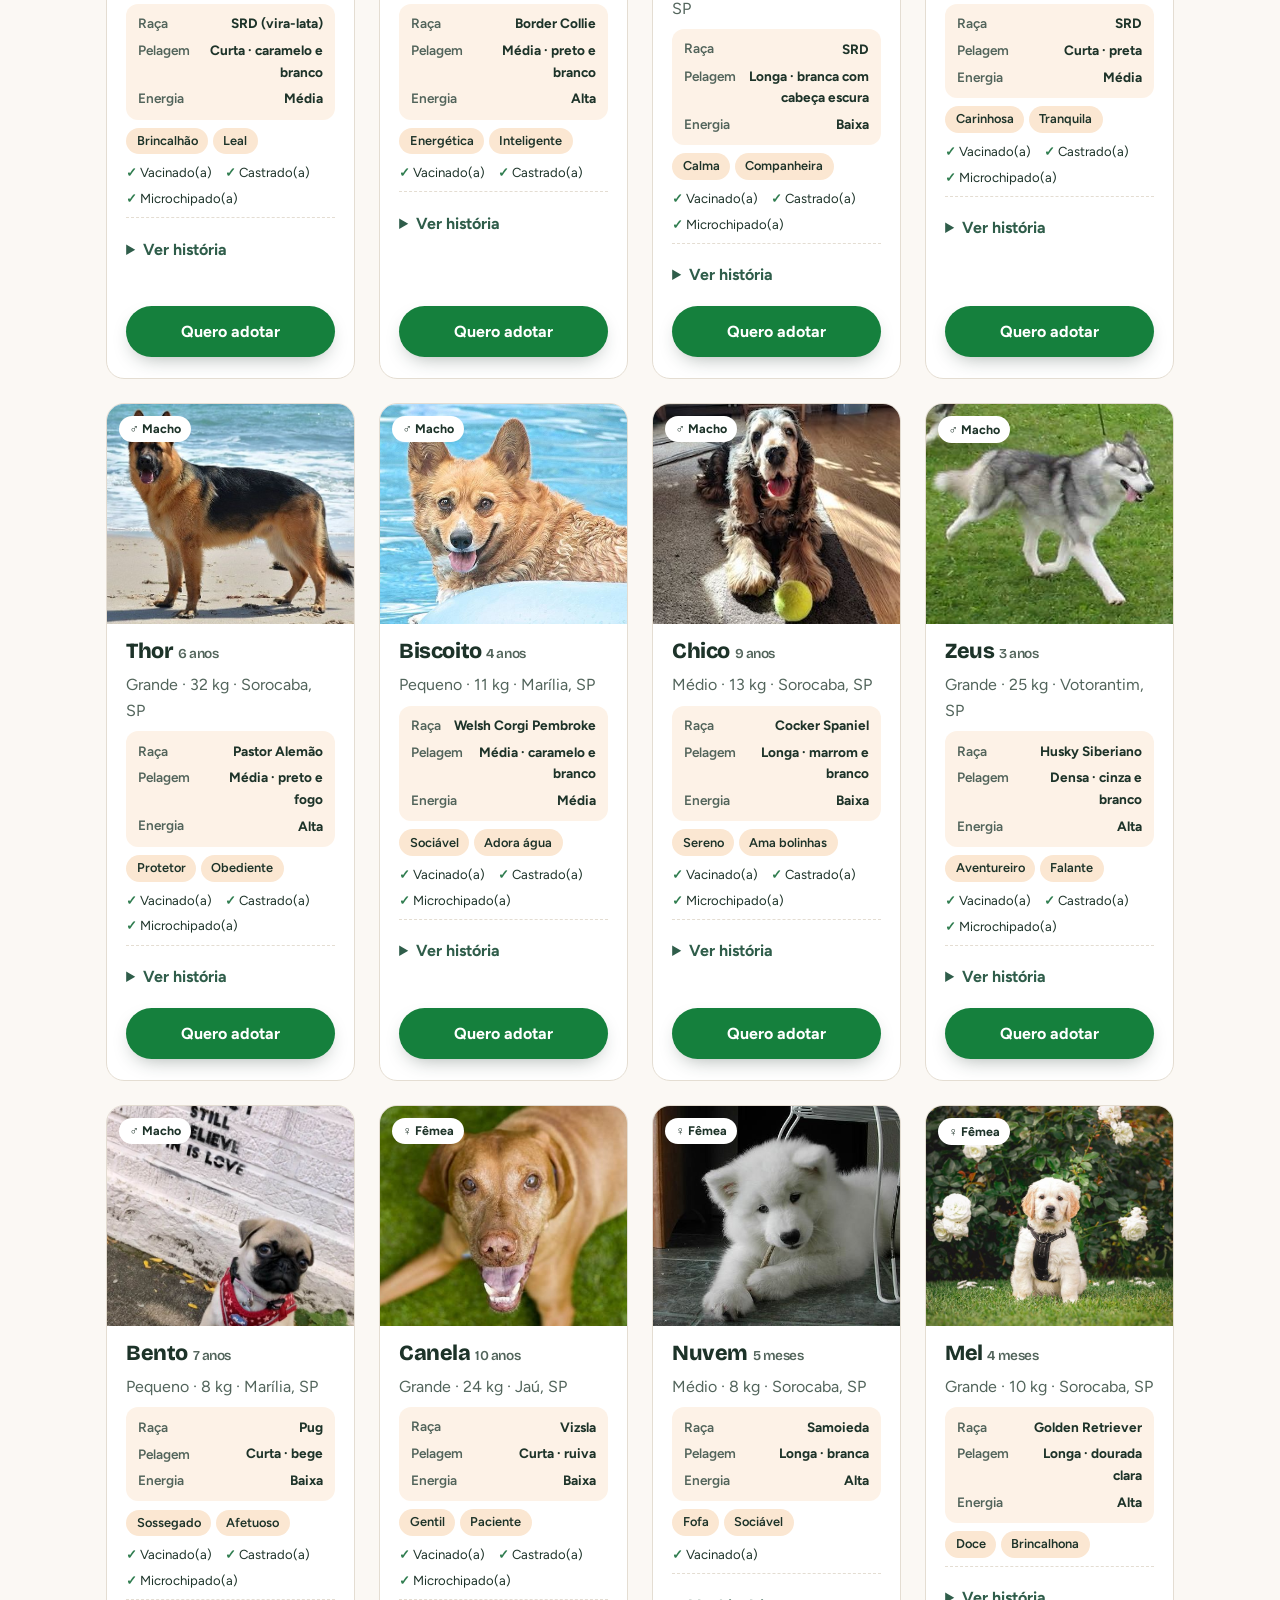
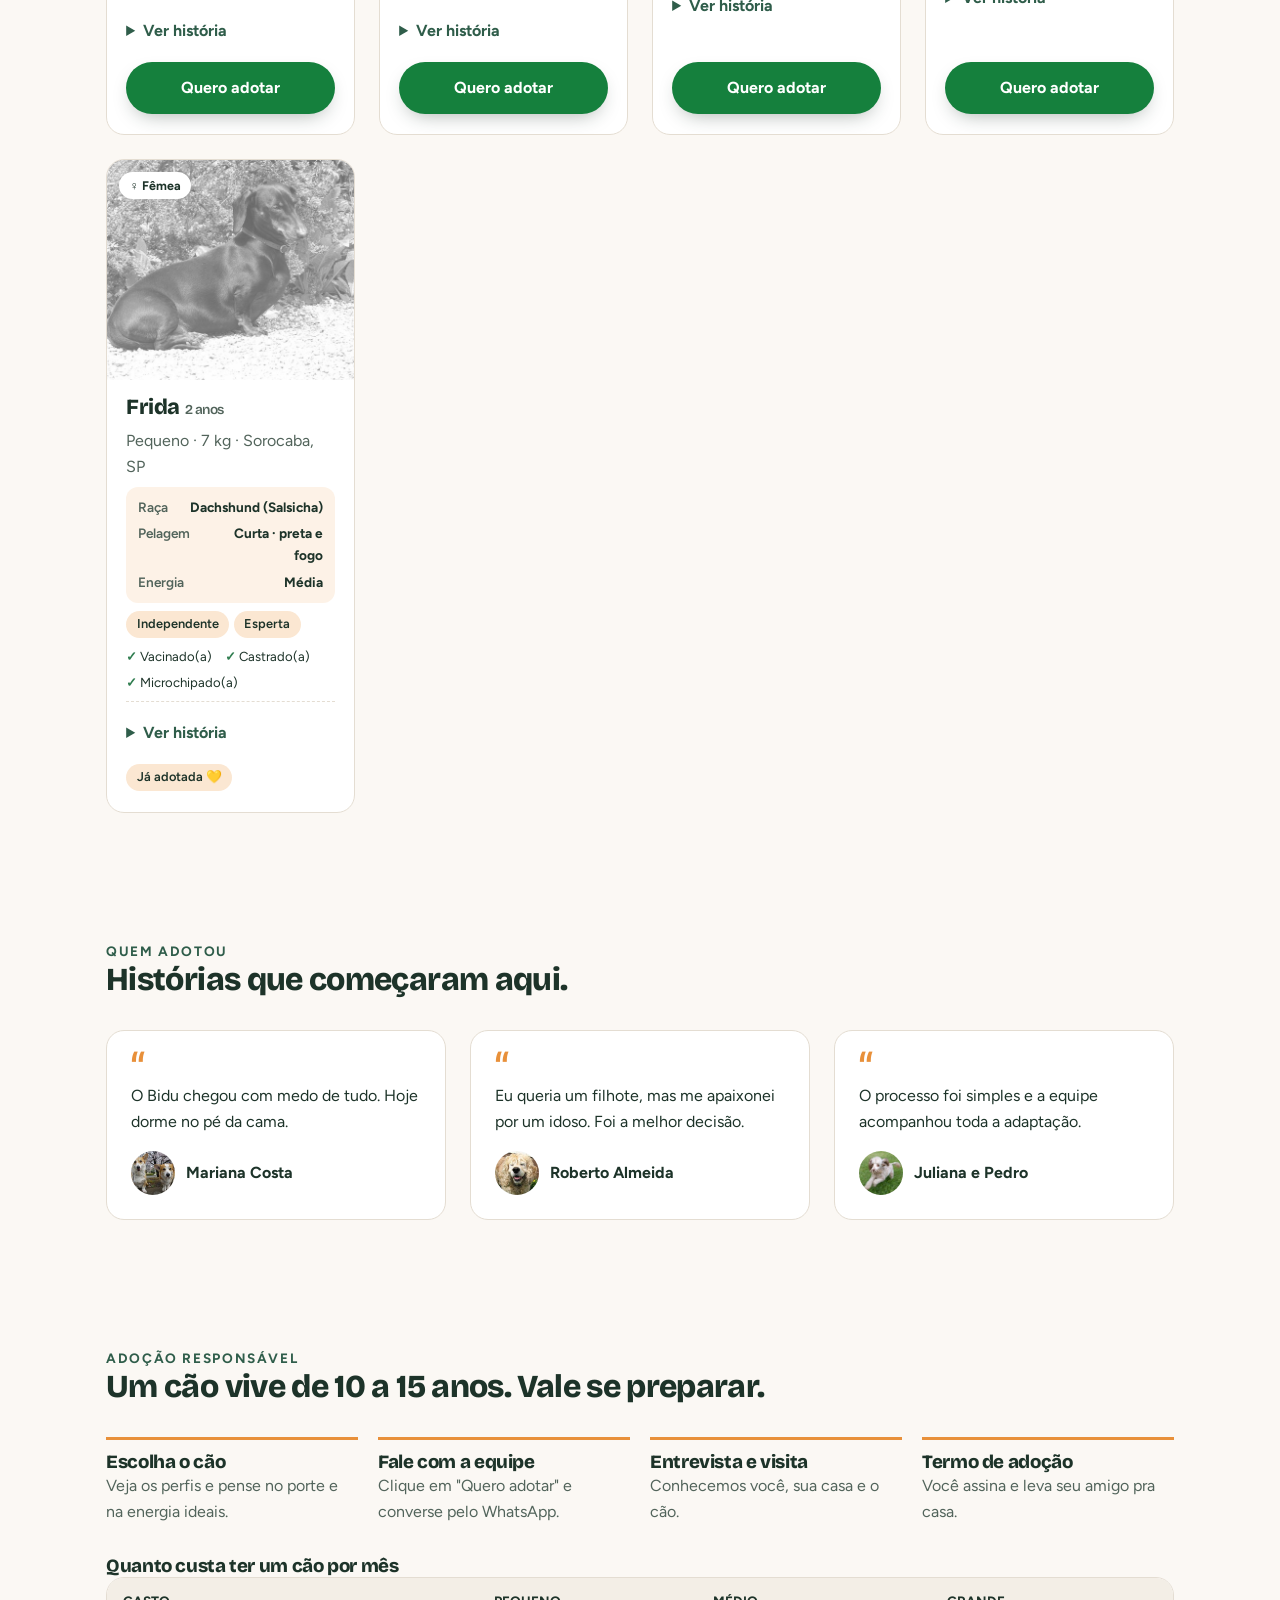
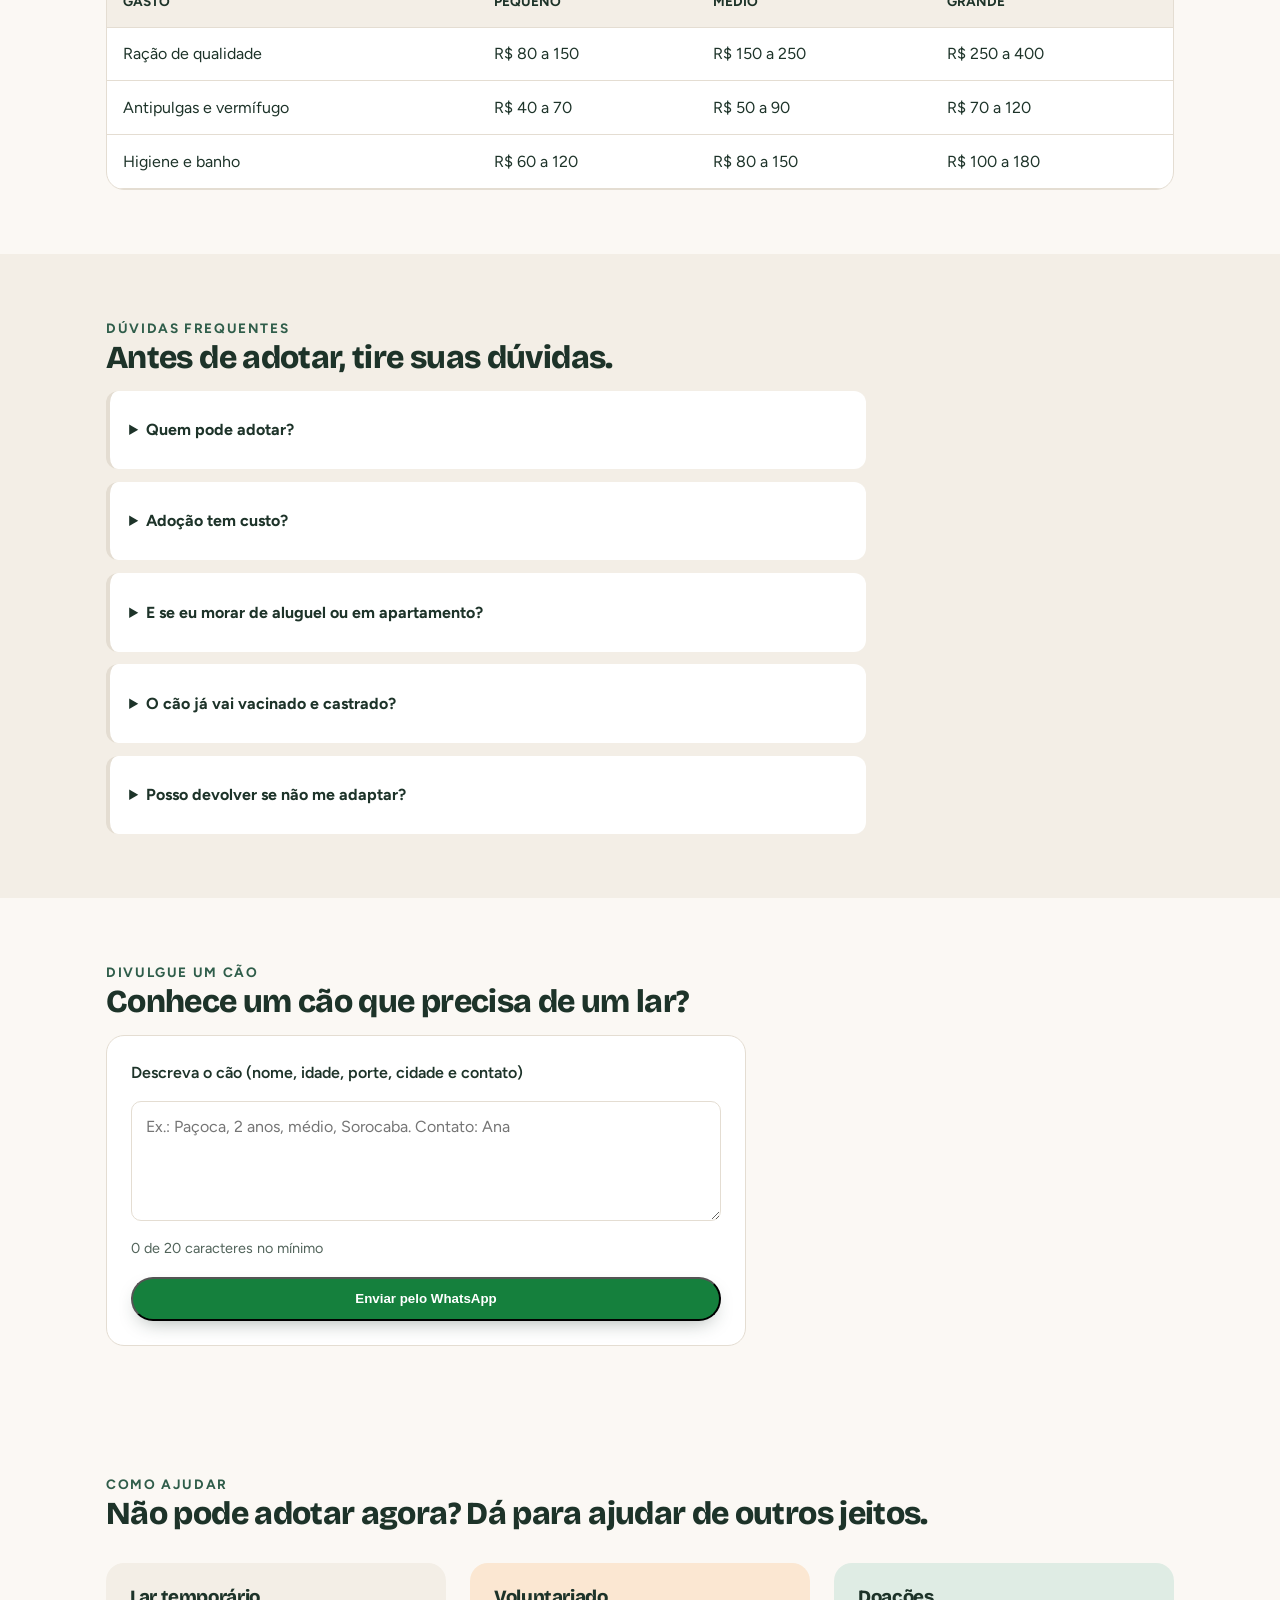
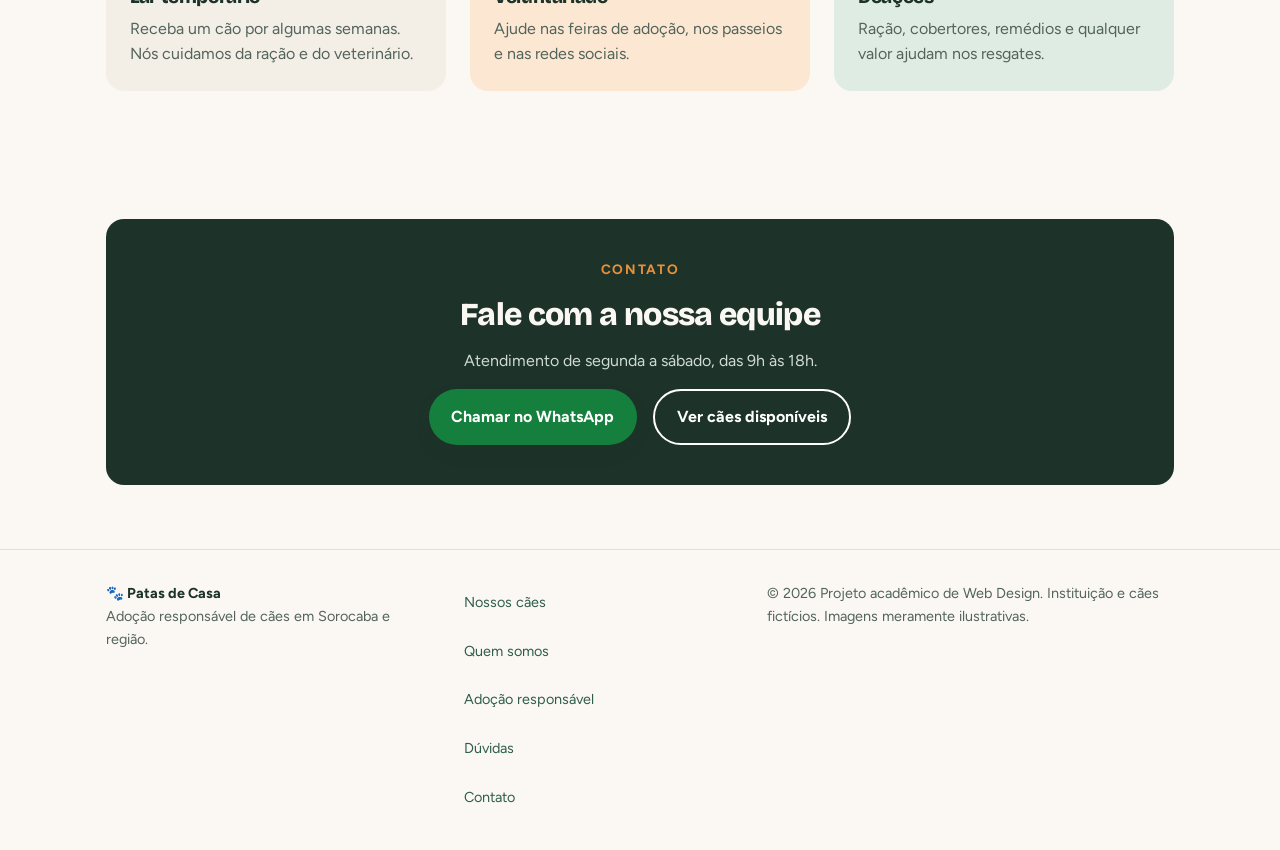
==== commit b549f458: "1.7.2 - Correção de nomes" ====
--- a/index.html
+++ b/index.html
@@ -400,7 +400,7 @@
             <span class="tag">♀ Fêmea</span>
           </div>
           <div class="body">
-            <h3>Fabricio <small>10 anos</small></h3>
+            <h3>Canela <small>10 anos</small></h3>
             <p>Grande · 24 kg · Jaú, SP</p>
             <dl class="ficha">
               <div><dt>Raça</dt><dd class="raca">Vizsla</dd></div>
--- a/style.css
+++ b/style.css
@@ -637,4 +637,52 @@
 @media print {
   .site-header, .whats-float, .topo, .filtros, form { display: none; }
   body { background-color: #fff; color: #000; }
+}
+/* ---------- Ficha do cão: raça, pelagem e energia ---------- */
+/* dl (lista de descrição): cada linha tem um nome (dt) e um valor (dd). */
+.ficha {
+  display: grid;
+  gap: 0.3rem;
+  margin: 0;
+  padding: 0.6rem 0.75rem;
+  border-radius: 12px;
+  font-size: 0.85rem;
+  background-color: rgba(232, 144, 58, 0.12); /* laranja translúcido: funciona no tema claro e no escuro */
+}
+.ficha div {
+  display: flex;
+  justify-content: space-between;
+  gap: 0.75rem;
+}
+.ficha dt {
+  color: var(--soft);
+  font-weight: 600;
+}
+.ficha dd {
+  margin: 0;
+  font-weight: 700;
+  text-align: right;
+}
+
+/* ---------- Página "Quem somos" ---------- */
+/* Link da página atual no menu: fica destacado (seletor de atributo). */
+.menu a[aria-current="page"] {
+  background-color: rgba(232, 144, 58, 0.18);
+  color: var(--ink);
+}
+/* Texto corrido em coluna estreita: linhas curtas são mais fáceis de ler. */
+.texto-largo {
+  max-width: 760px;
+}
+.texto-largo p + p {
+  margin-top: 1rem;
+}
+/* Lista de valores dentro do cartão. */
+.lista-valores {
+  margin: 0;
+  padding-left: 1.2rem;
+  color: var(--soft);
+}
+.lista-valores li + li {
+  margin-top: 0.3rem;
 }
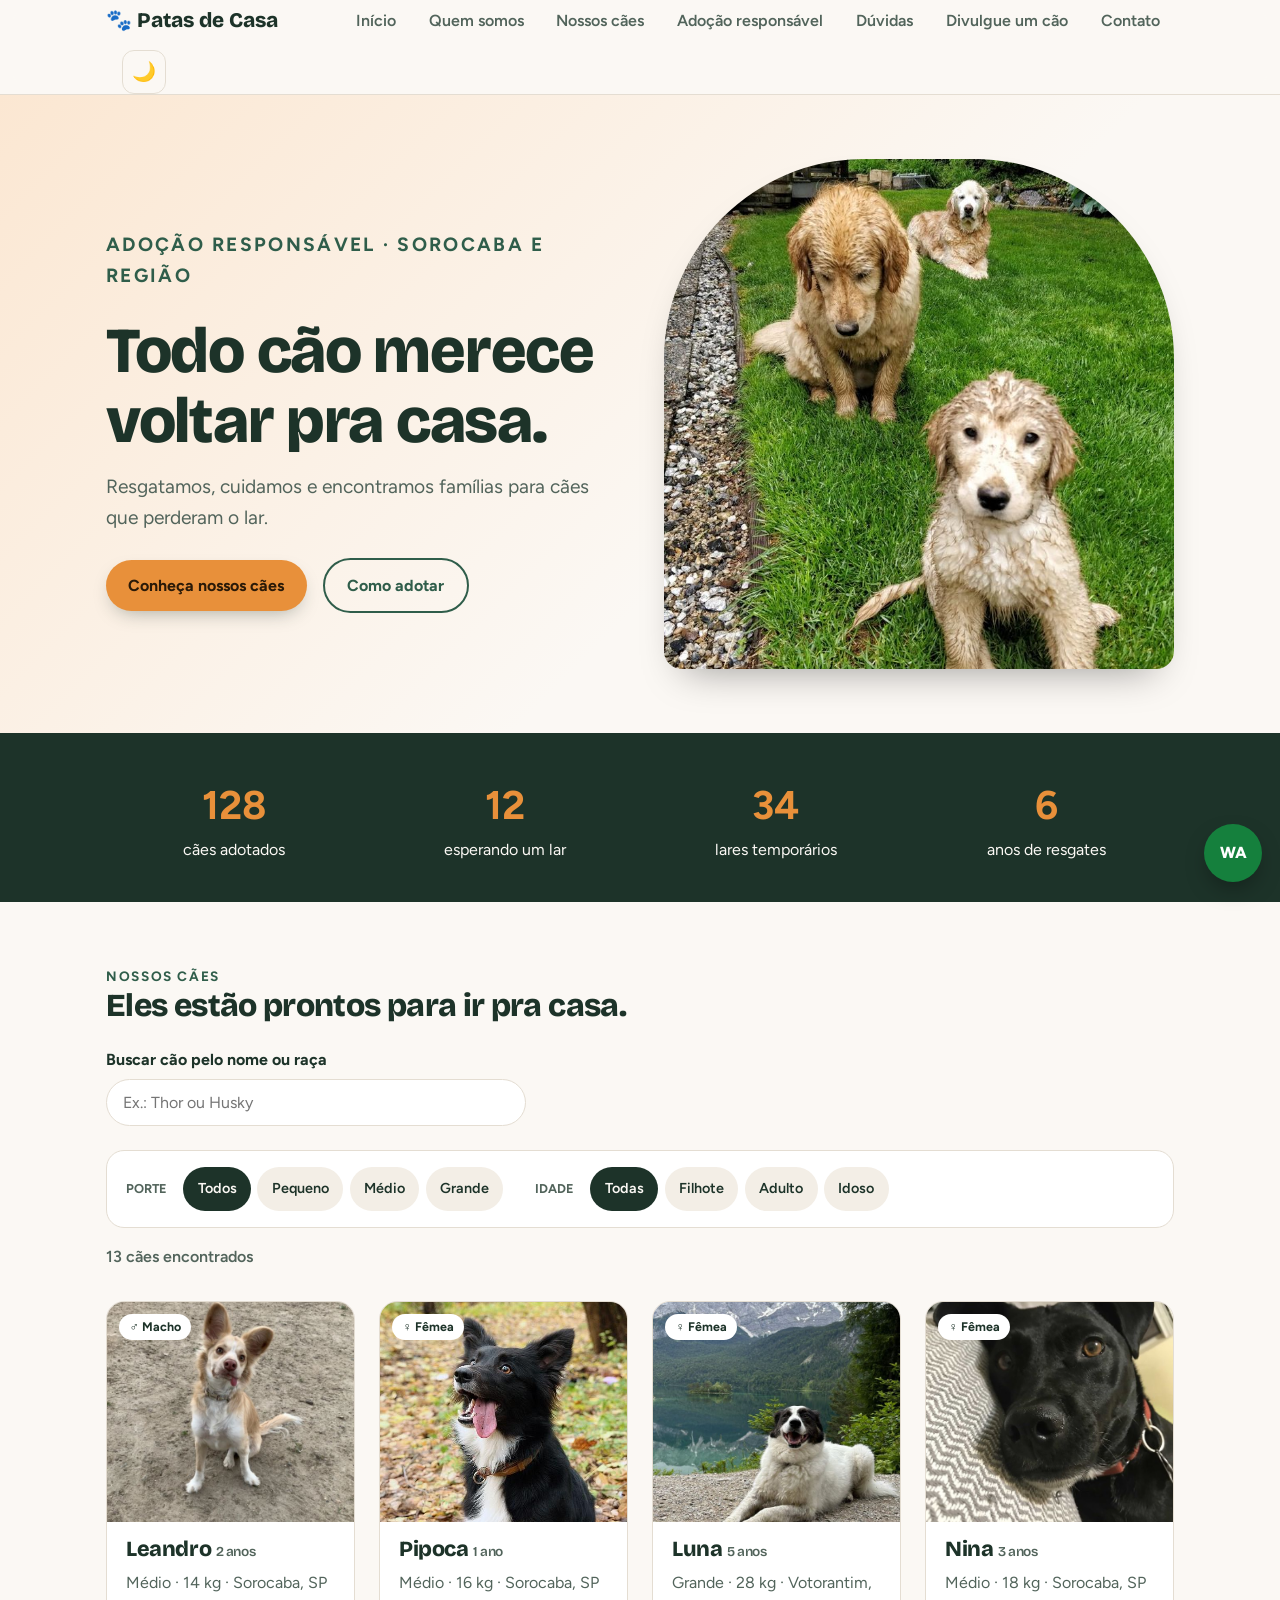
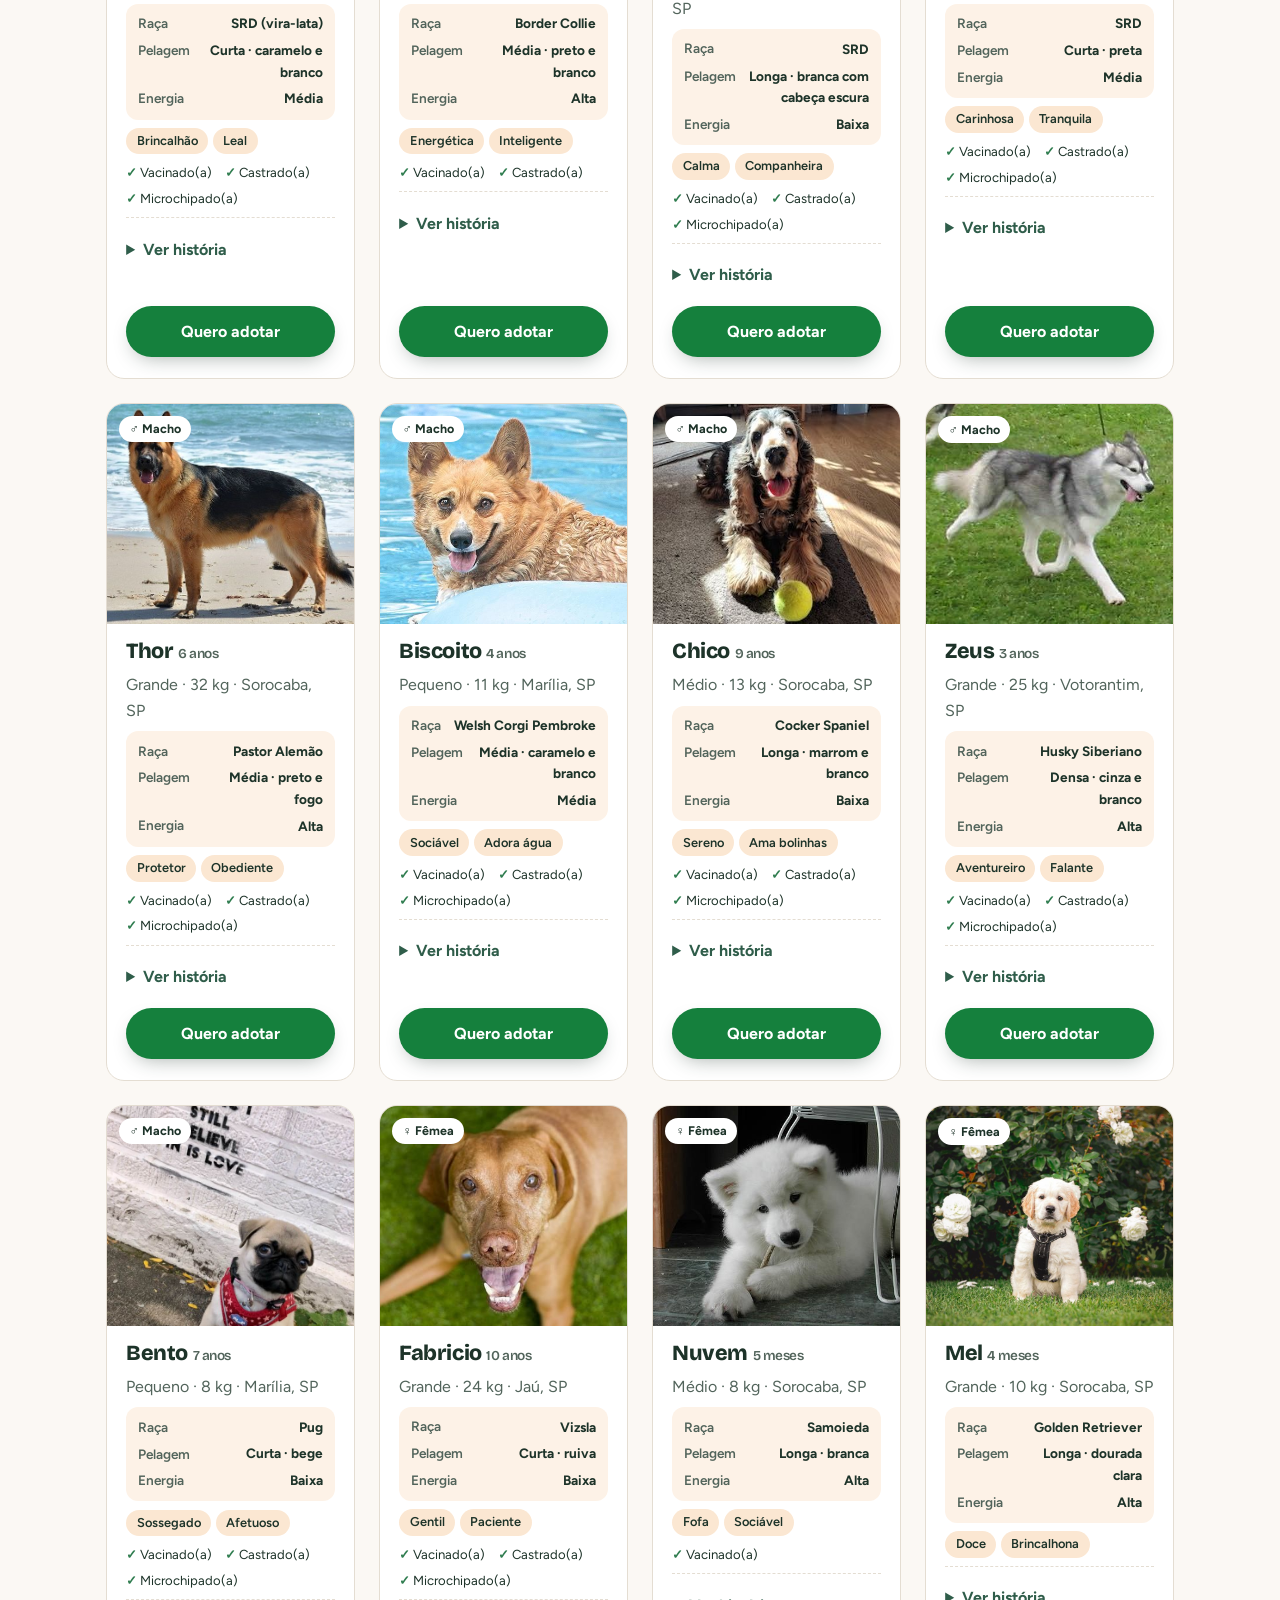
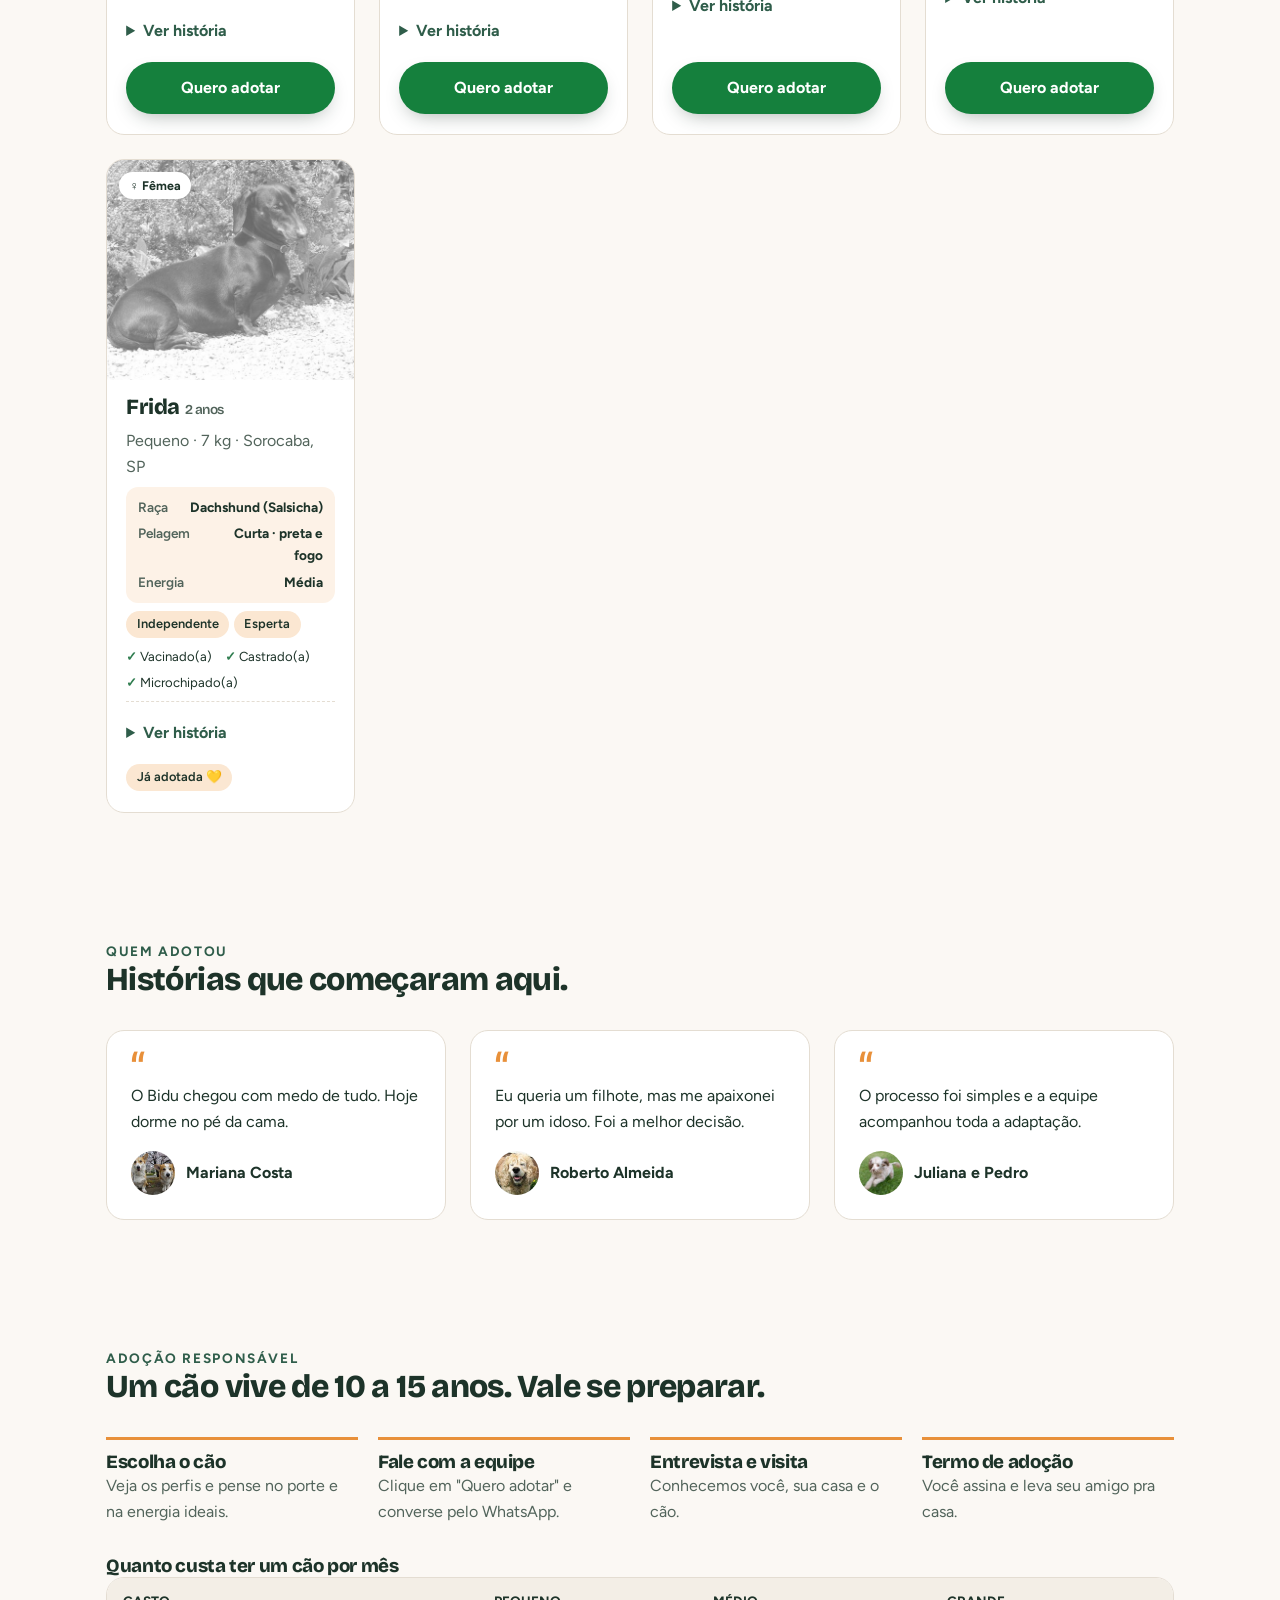
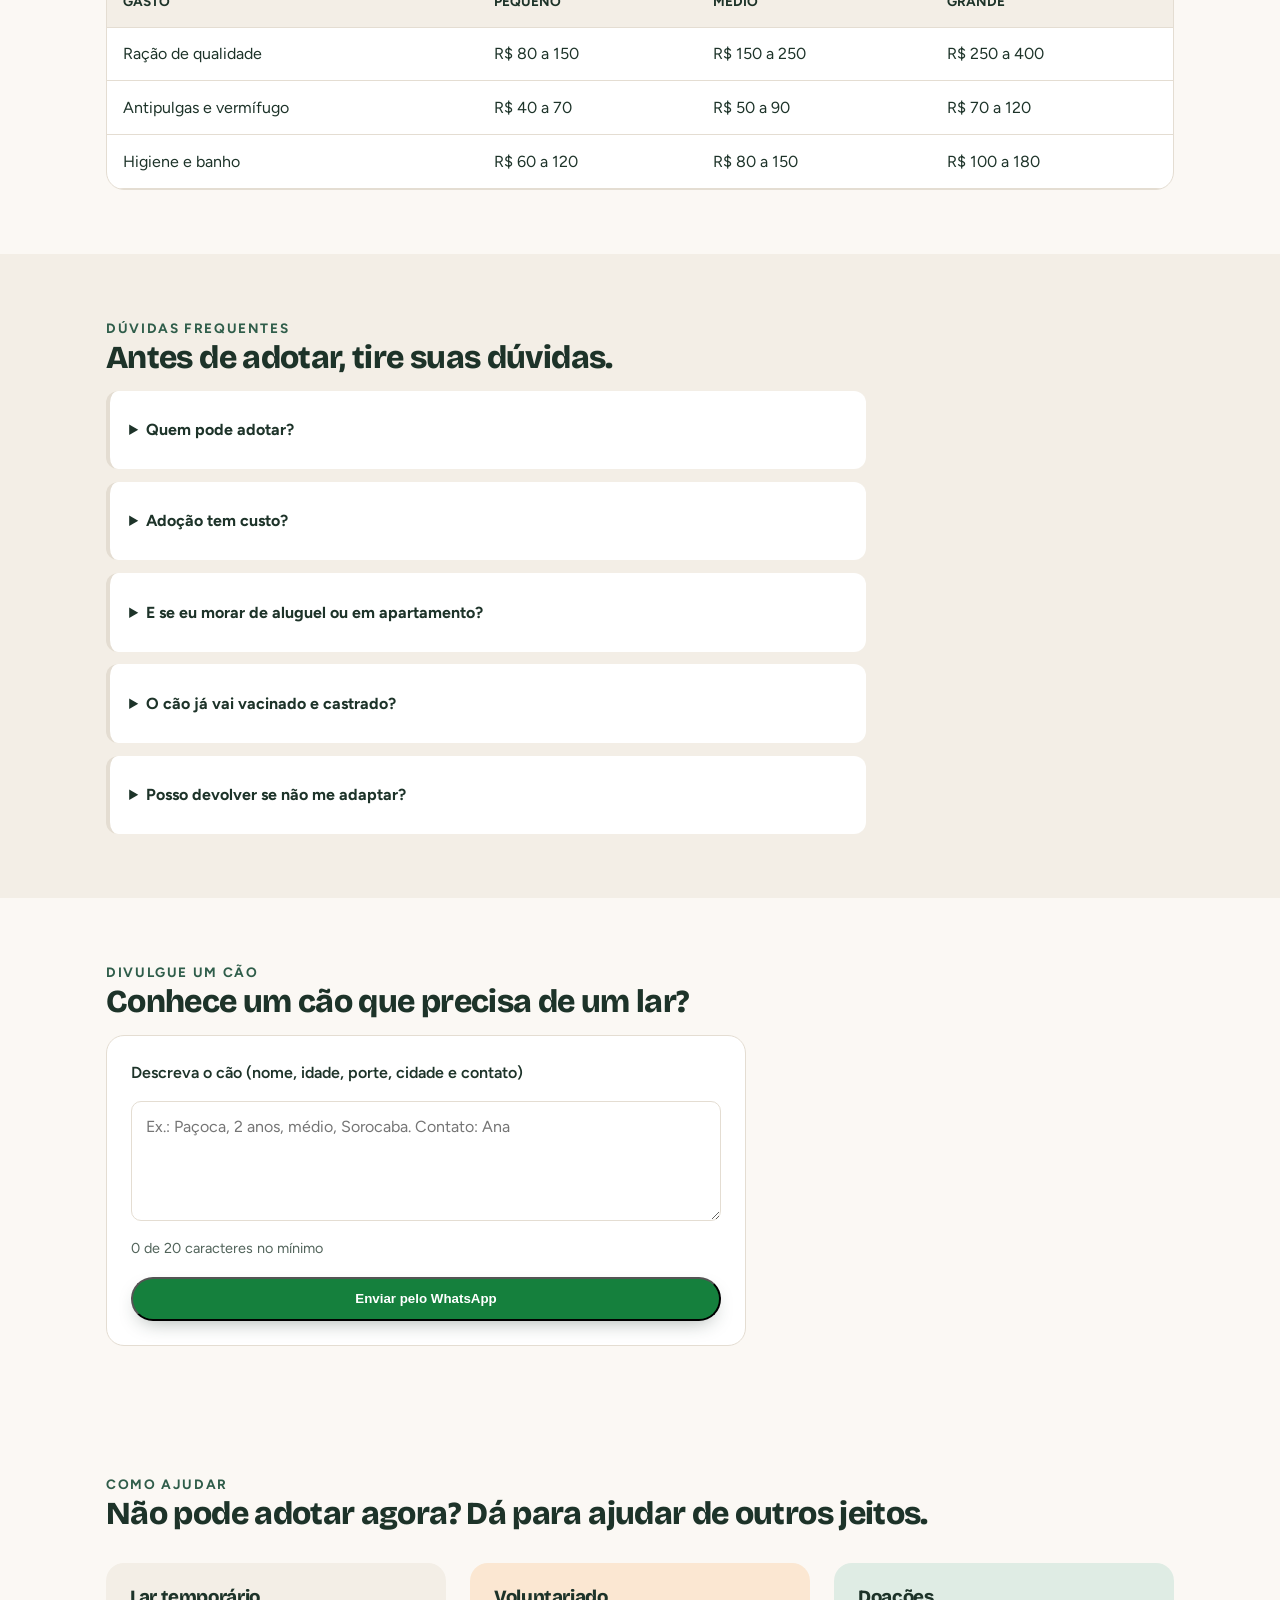
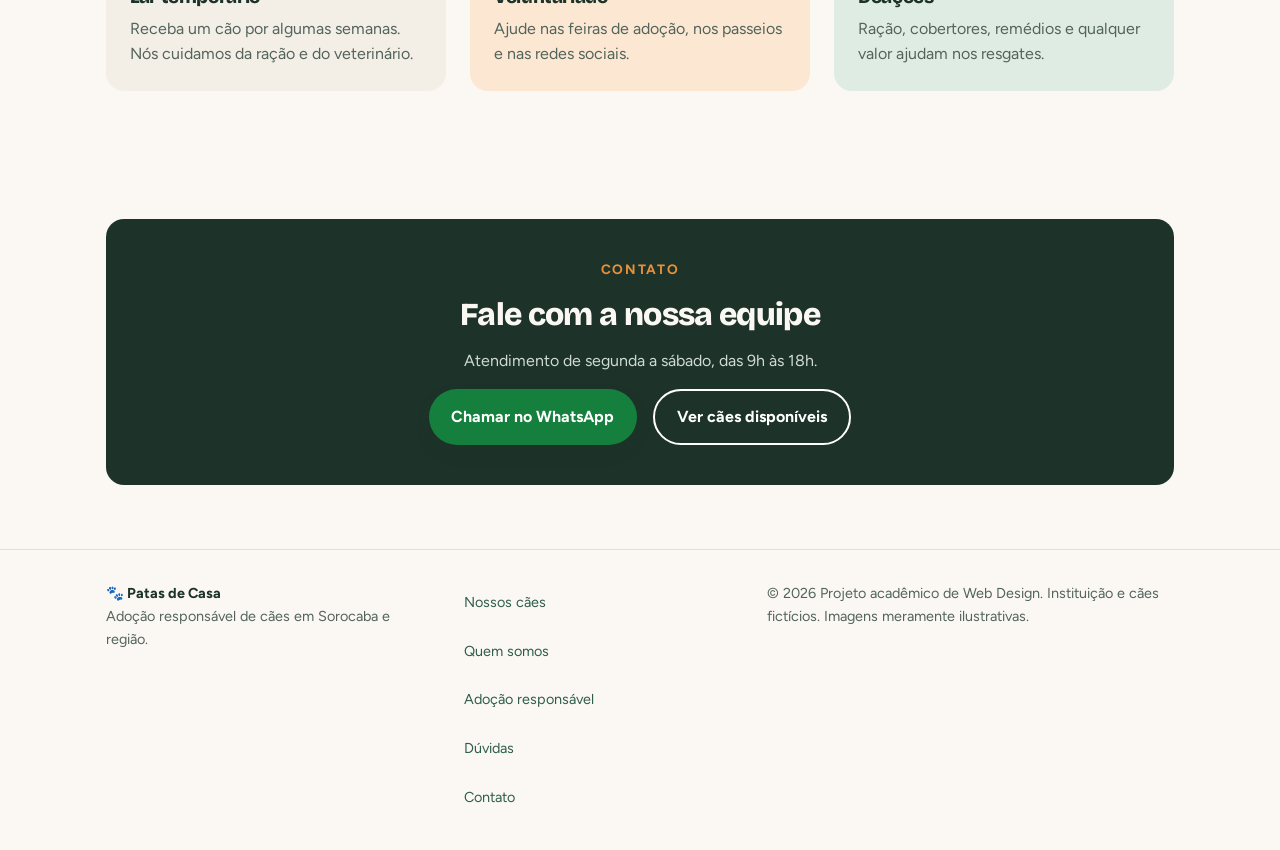
==== commit 6e9bf1a8: "1.7.6 - Add dimensoes e prioridade de carregamento nas imagens" ====
--- a/index.html
+++ b/index.html
@@ -12,6 +12,7 @@
   <meta name="description" content="Patas de Casa: adoção responsável de cães resgatados em Sorocaba e região.">
   <!-- Acelera o carregamento das fontes do Google, abrindo a conexão antes. -->
   <link rel="preconnect" href="https://fonts.googleapis.com">
+  <link rel="preconnect" href="https://fonts.gstatic.com" crossorigin>
   <!-- Carrega as fontes Bricolage Grotesque (títulos) e Figtree (textos). -->
   <link rel="stylesheet" href="https://fonts.googleapis.com/css2?family=Bricolage+Grotesque:wght@800&family=Figtree:wght@400;600;700&display=swap">
   <!-- CSS externo -->
@@ -66,7 +67,7 @@
         </div>
       </div>
       <!-- Foto principal. O alt descreve a imagem para quem não a enxerga. -->
-      <img src="img/hero-principal.jpg" alt="Dois cães golden brincando juntos na grama">
+      <img src="img/hero-principal.jpg" alt="Dois cães golden brincando juntos na grama" width="750" height="1000" fetchpriority="high" decoding="async">
     </div>
   </section>
 
@@ -131,7 +132,7 @@
         <article class="dog-card" data-porte="Médio" data-idade="Adulto">
           <!-- Moldura da foto (esconde o excesso no zoom do hover) com a etiqueta de sexo. -->
           <div class="photo">
-            <img src="img/caramelo.jpg" alt="Leandro, cão médio" loading="lazy">
+            <img src="img/caramelo.jpg" alt="Leandro, cão médio" loading="lazy" width="596" height="760" decoding="async">
             <!-- Etiqueta de sexo, posicionada sobre a foto. -->
             <span class="tag">♂ Macho</span>
           </div>
@@ -165,7 +166,7 @@
         </article>
         <article class="dog-card" data-porte="Médio" data-idade="Adulto">
           <div class="photo">
-            <img src="img/pipoca.jpg" alt="Pipoca, cão médio" loading="lazy">
+            <img src="img/pipoca.jpg" alt="Pipoca, cão médio" loading="lazy" width="469" height="500" decoding="async">
             <span class="tag">♀ Fêmea</span>
           </div>
           <div class="body">
@@ -193,7 +194,7 @@
         </article>
         <article class="dog-card" data-porte="Grande" data-idade="Adulto">
           <div class="photo">
-            <img src="img/luna.jpg" alt="Luna, cão grande" loading="lazy">
+            <img src="img/luna.jpg" alt="Luna, cão grande" loading="lazy" width="620" height="760" decoding="async">
             <span class="tag">♀ Fêmea</span>
           </div>
           <div class="body">
@@ -222,7 +223,7 @@
         </article>
         <article class="dog-card" data-porte="Médio" data-idade="Adulto">
           <div class="photo">
-            <img src="img/nina.jpg" alt="Nina, cão médio" loading="lazy">
+            <img src="img/nina.jpg" alt="Nina, cão médio" loading="lazy" width="570" height="760" decoding="async">
             <span class="tag">♀ Fêmea</span>
           </div>
           <div class="body">
@@ -251,7 +252,7 @@
         </article>
         <article class="dog-card" data-porte="Grande" data-idade="Adulto">
           <div class="photo">
-            <img src="img/thor.jpg" alt="Thor, cão grande" loading="lazy">
+            <img src="img/thor.jpg" alt="Thor, cão grande" loading="lazy" width="583" height="485" decoding="async">
             <span class="tag">♂ Macho</span>
           </div>
           <div class="body">
@@ -280,7 +281,7 @@
         </article>
         <article class="dog-card" data-porte="Pequeno" data-idade="Adulto">
           <div class="photo">
-            <img src="img/biscoito.jpg" alt="Biscoito, cão pequeno" loading="lazy">
+            <img src="img/biscoito.jpg" alt="Biscoito, cão pequeno" loading="lazy" width="500" height="440" decoding="async">
             <span class="tag">♂ Macho</span>
           </div>
           <div class="body">
@@ -309,7 +310,7 @@
         </article>
         <article class="dog-card" data-porte="Médio" data-idade="Idoso">
           <div class="photo">
-            <img src="img/chico.jpg" alt="Chico, cão médio" loading="lazy">
+            <img src="img/chico.jpg" alt="Chico, cão médio" loading="lazy" width="300" height="300" decoding="async">
             <span class="tag">♂ Macho</span>
           </div>
           <div class="body">
@@ -338,7 +339,7 @@
         </article>
         <article class="dog-card" data-porte="Grande" data-idade="Adulto">
           <div class="photo">
-            <img src="img/zeus.jpg" alt="Zeus, cão grande" loading="lazy">
+            <img src="img/zeus.jpg" alt="Zeus, cão grande" loading="lazy" width="450" height="348" decoding="async">
             <span class="tag">♂ Macho</span>
           </div>
           <div class="body">
@@ -367,7 +368,7 @@
         </article>
         <article class="dog-card" data-porte="Pequeno" data-idade="Adulto">
           <div class="photo">
-            <img src="img/bento.jpg" alt="Bento, cão pequeno" loading="lazy">
+            <img src="img/bento.jpg" alt="Bento, cão pequeno" loading="lazy" width="573" height="760" decoding="async">
             <span class="tag">♂ Macho</span>
           </div>
           <div class="body">
@@ -396,11 +397,11 @@
         </article>
         <article class="dog-card" data-porte="Grande" data-idade="Idoso">
           <div class="photo">
-            <img src="img/canela.jpg" alt="Canela, cão grande" loading="lazy">
+            <img src="img/canela.jpg" alt="Canela, cão grande" loading="lazy" width="500" height="333" decoding="async">
             <span class="tag">♀ Fêmea</span>
           </div>
           <div class="body">
-            <h3>Canela <small>10 anos</small></h3>
+            <h3>Fabricio <small>10 anos</small></h3>
             <p>Grande · 24 kg · Jaú, SP</p>
             <dl class="ficha">
               <div><dt>Raça</dt><dd class="raca">Vizsla</dd></div>
@@ -425,7 +426,7 @@
         </article>
         <article class="dog-card" data-porte="Médio" data-idade="Filhote">
           <div class="photo">
-            <img src="img/nuvem.jpg" alt="Nuvem, cão médio" loading="lazy">
+            <img src="img/nuvem.jpg" alt="Nuvem, cão médio" loading="lazy" width="500" height="375" decoding="async">
             <span class="tag">♀ Fêmea</span>
           </div>
           <div class="body">
@@ -452,7 +453,7 @@
         </article>
         <article class="dog-card" data-porte="Grande" data-idade="Filhote">
           <div class="photo">
-            <img src="img/mel.jpg" alt="Mel, cão grande" loading="lazy">
+            <img src="img/mel.jpg" alt="Mel, cão grande" loading="lazy" width="760" height="760" decoding="async">
             <span class="tag">♀ Fêmea</span>
           </div>
           <div class="body">
@@ -477,7 +478,7 @@
         <!-- Cão já adotado: a classe adotado deixa a foto cinza e sem botão de adoção. -->
         <article class="dog-card adotado" data-porte="Pequeno" data-idade="Adulto">
           <div class="photo">
-            <img src="img/frida.jpg" alt="Frida, cão pequeno" loading="lazy">
+            <img src="img/frida.jpg" alt="Frida, cão pequeno" loading="lazy" width="600" height="450" decoding="async">
             <span class="tag">♀ Fêmea</span>
           </div>
           <div class="body">
@@ -519,21 +520,21 @@
         <figure class="quote">
           <blockquote>O Bidu chegou com medo de tudo. Hoje dorme no pé da cama.</blockquote>
           <figcaption>
-            <img src="img/adotado-1.jpg" alt="">
+            <img src="img/adotado-1.jpg" alt="" width="200" height="150" decoding="async" loading="lazy">
             <strong>Mariana Costa</strong>
           </figcaption>
         </figure>
         <figure class="quote">
           <blockquote>Eu queria um filhote, mas me apaixonei por um idoso. Foi a melhor decisão.</blockquote>
           <figcaption>
-            <img src="img/adotado-2.jpg" alt="">
+            <img src="img/adotado-2.jpg" alt="" width="200" height="150" decoding="async" loading="lazy">
             <strong>Roberto Almeida</strong>
           </figcaption>
         </figure>
         <figure class="quote">
           <blockquote>O processo foi simples e a equipe acompanhou toda a adaptação.</blockquote>
           <figcaption>
-            <img src="img/adotado-3.jpg" alt="">
+            <img src="img/adotado-3.jpg" alt="" width="188" height="200" decoding="async" loading="lazy">
             <strong>Juliana e Pedro</strong>
           </figcaption>
         </figure>
--- a/style.css
+++ b/style.css
@@ -685,4 +685,12 @@
 }
 .lista-valores li + li {
   margin-top: 0.3rem;
+}
+
+/* ---------- Otimização de imagens ---------- */
+/* As imagens agora têm width e height no HTML (o navegador reserva o espaço antes de carregar e a página não "pula").
+   Sem esta regra, o atributo height da foto principal viraria uma altura fixa de 1000px e distorceria o layout.
+   Com height: auto, vale a proporção (aspect-ratio) definida em .hero img. */
+.hero img {
+  height: auto;
 }
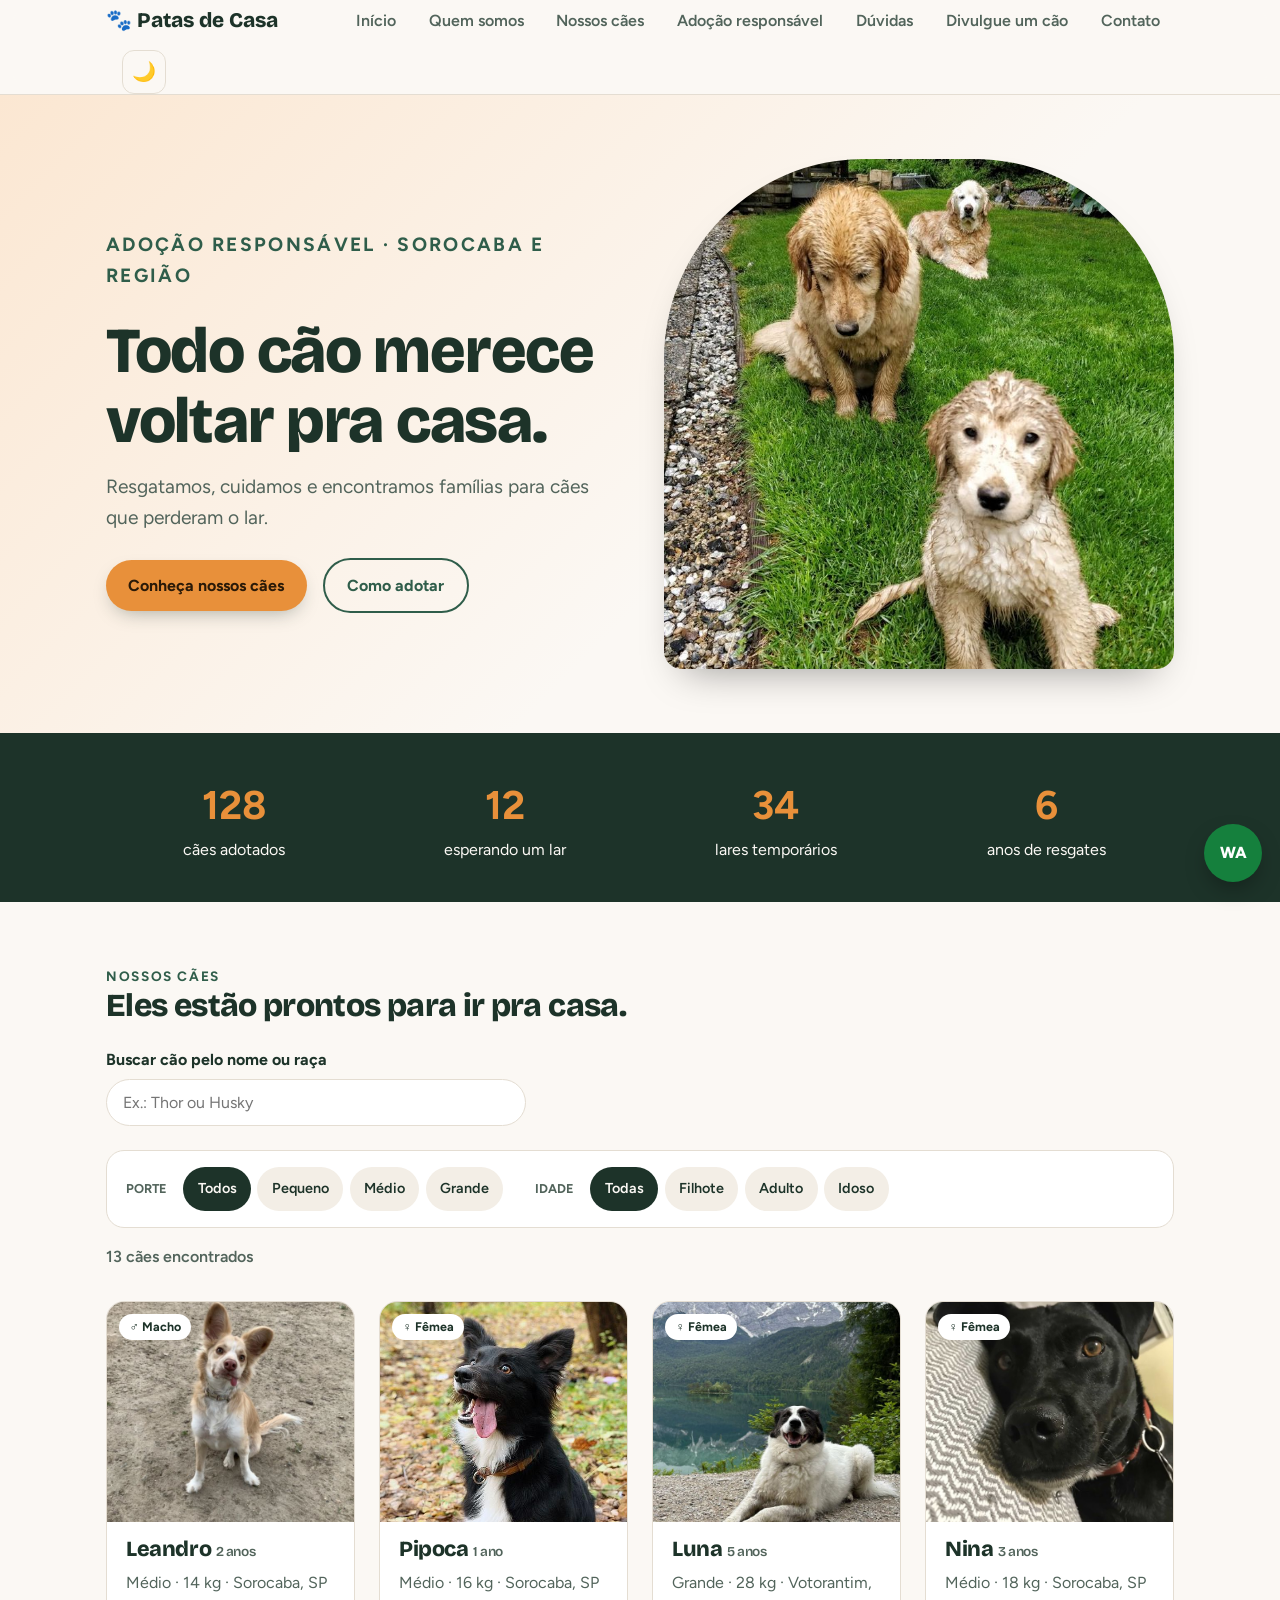
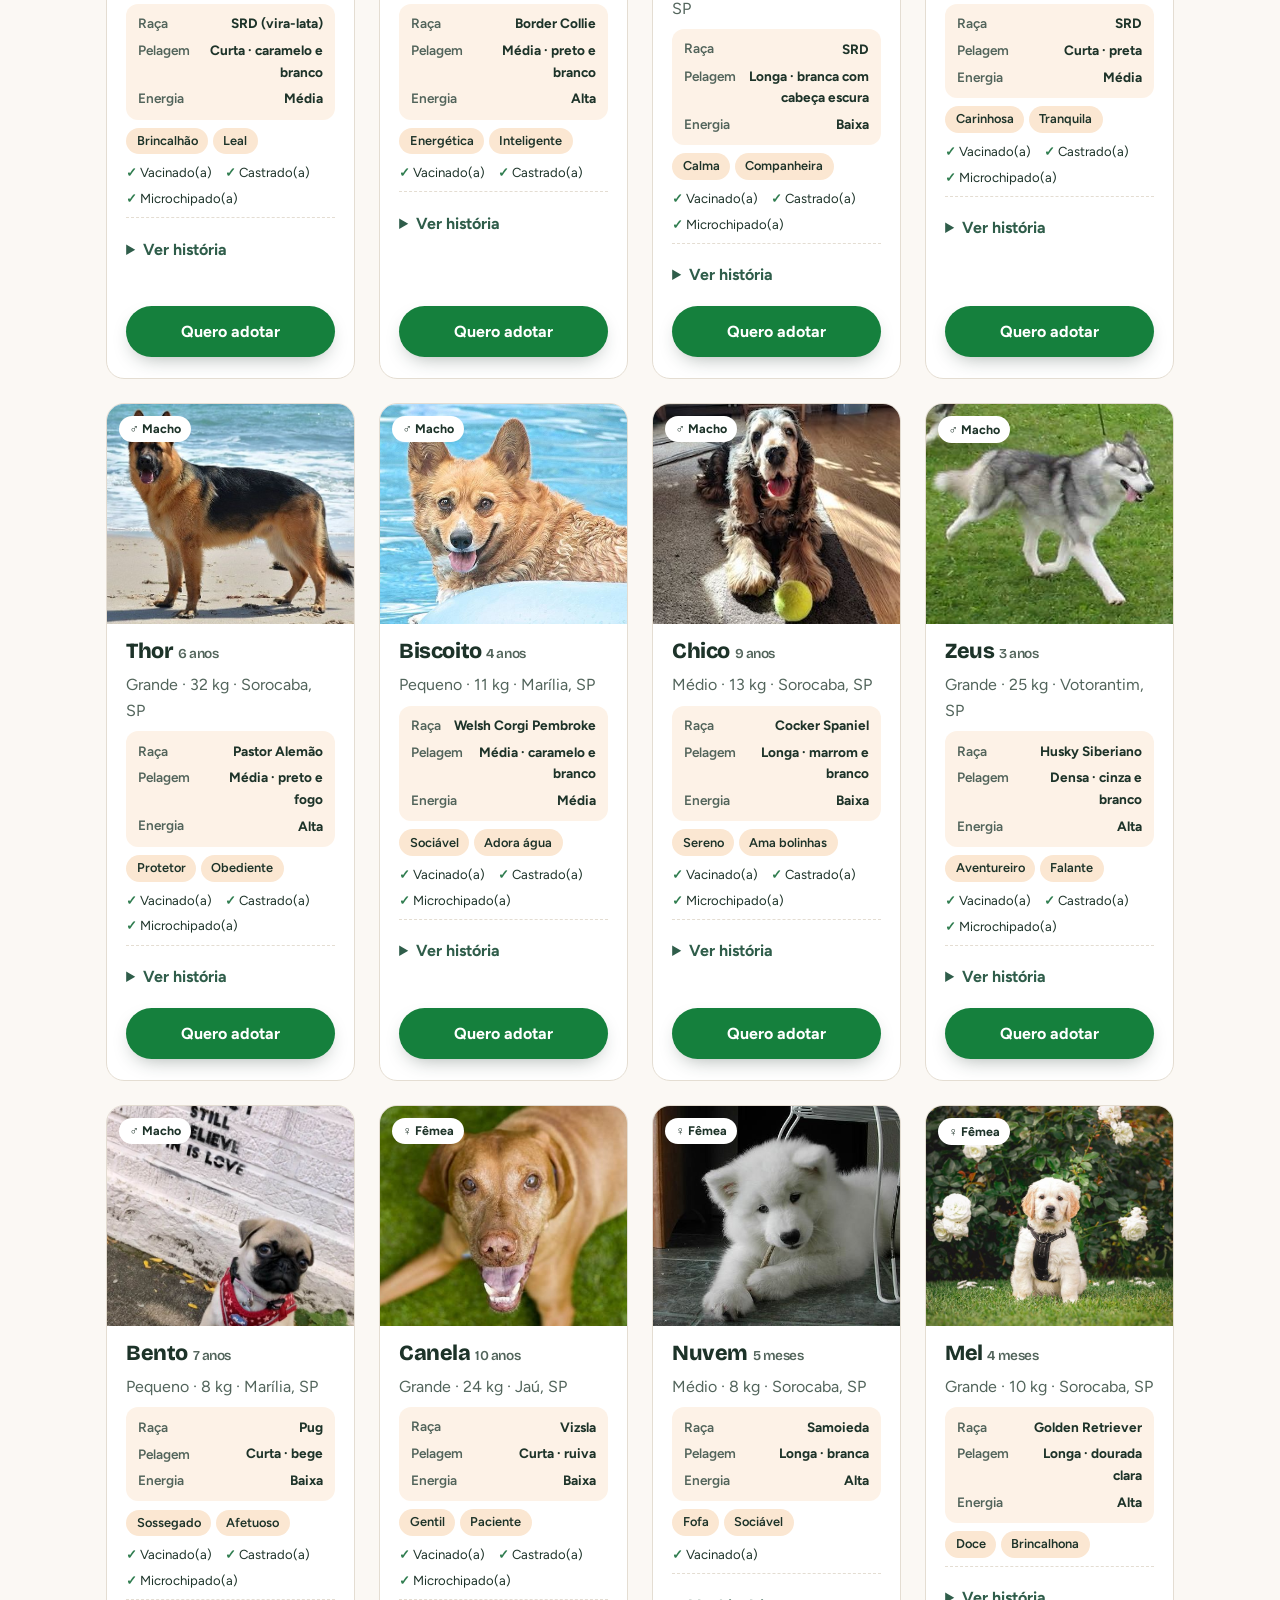
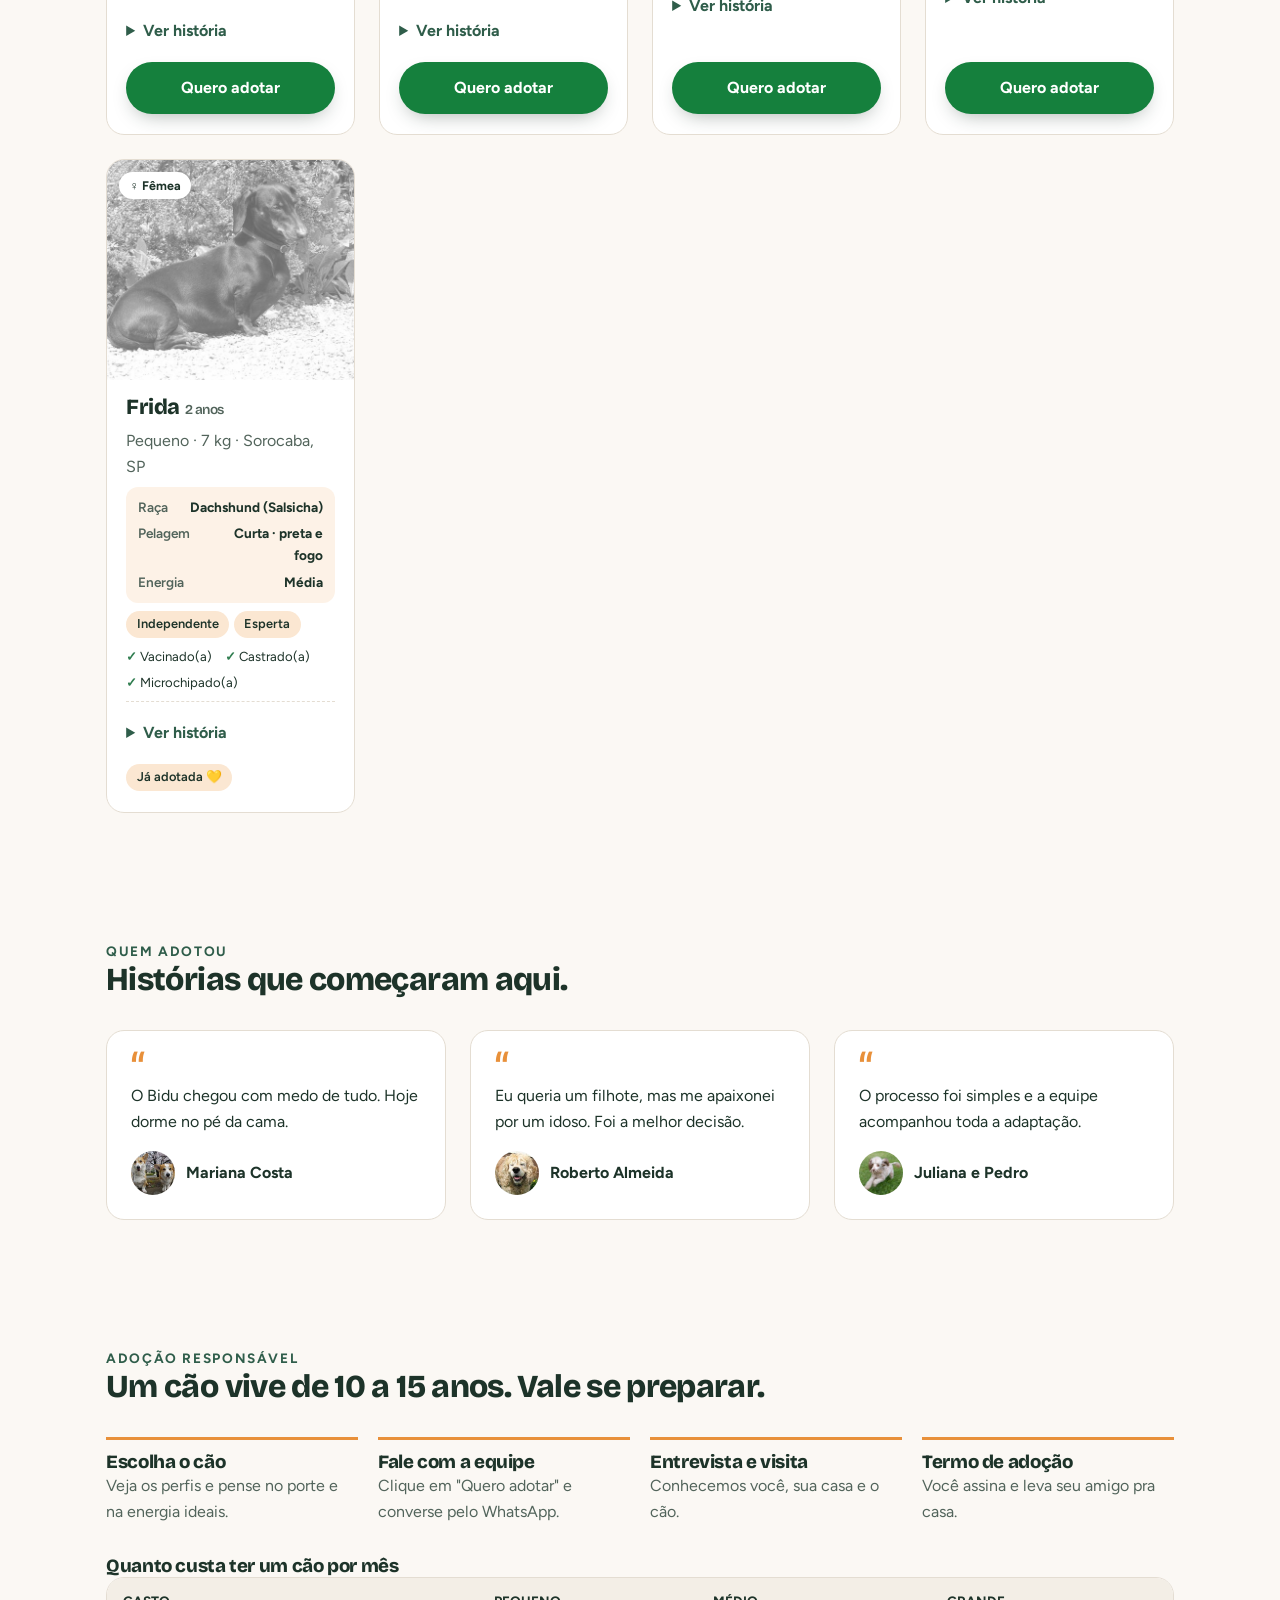
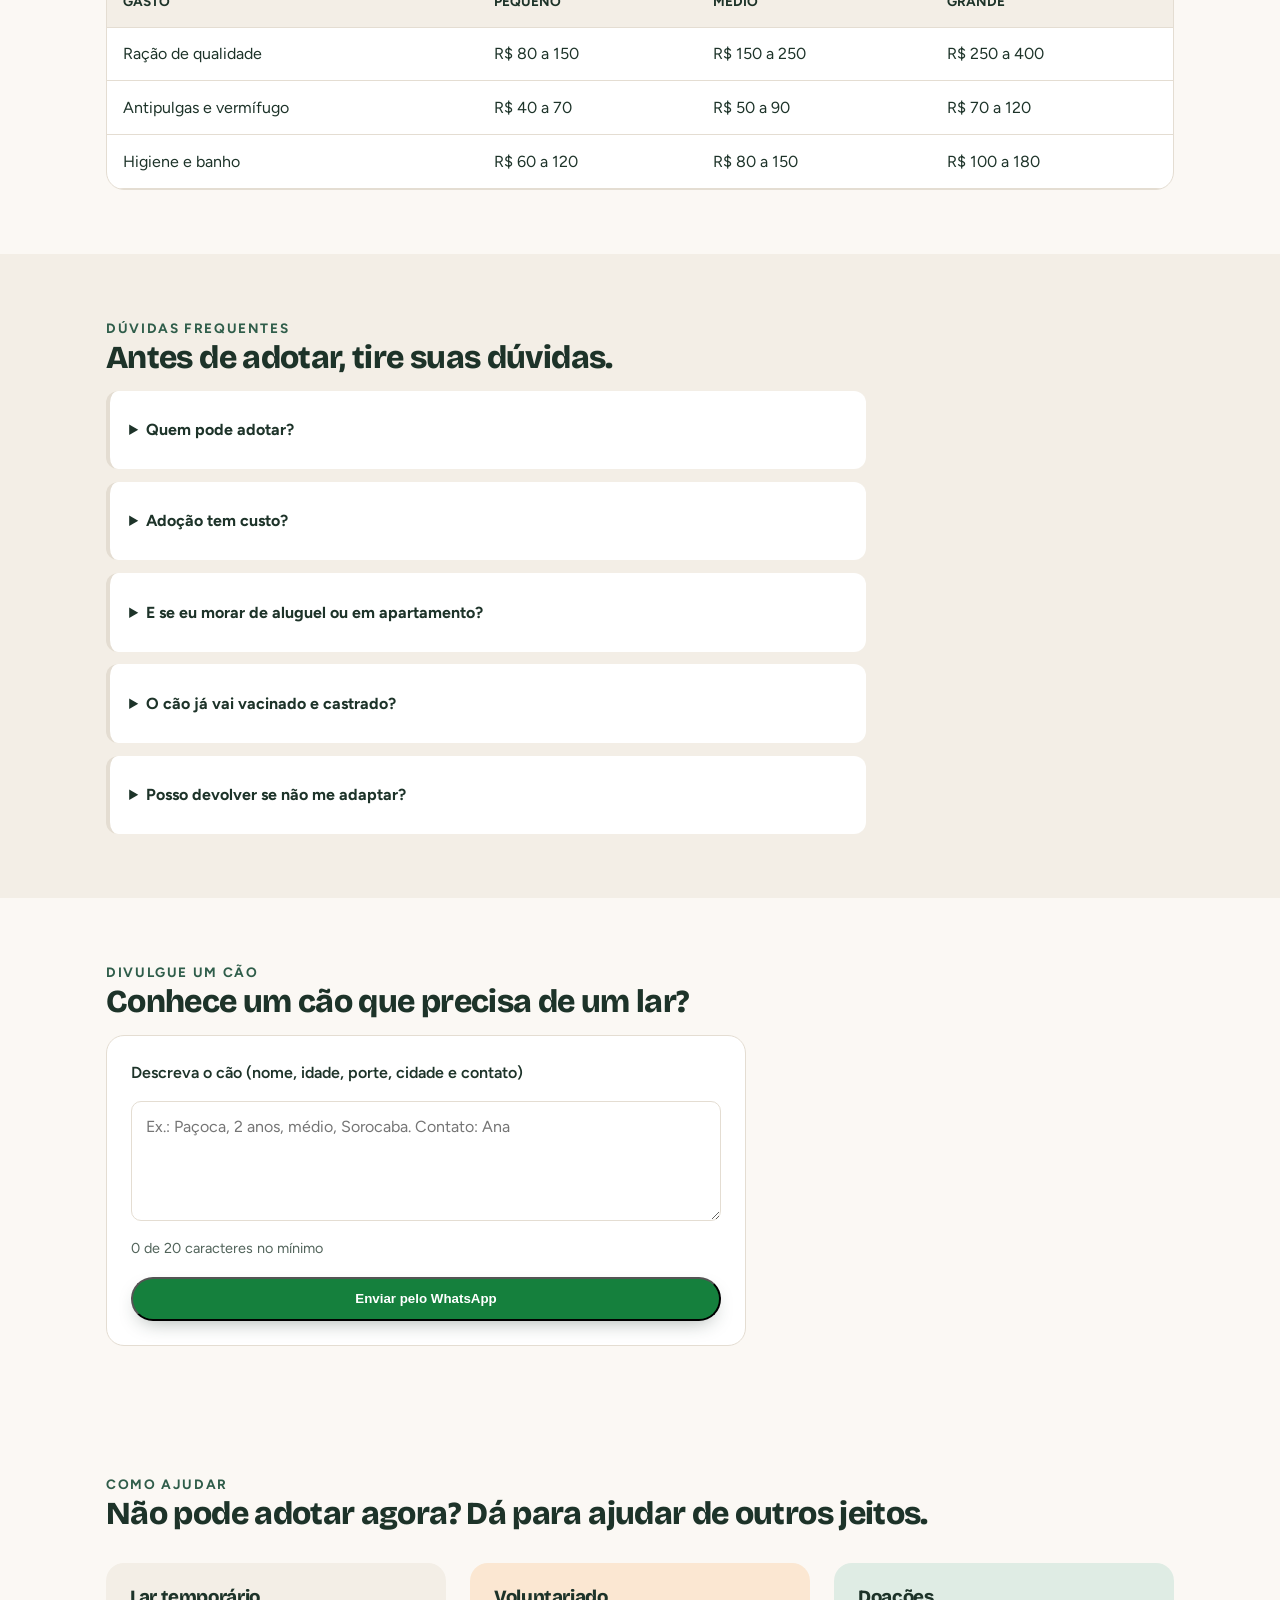
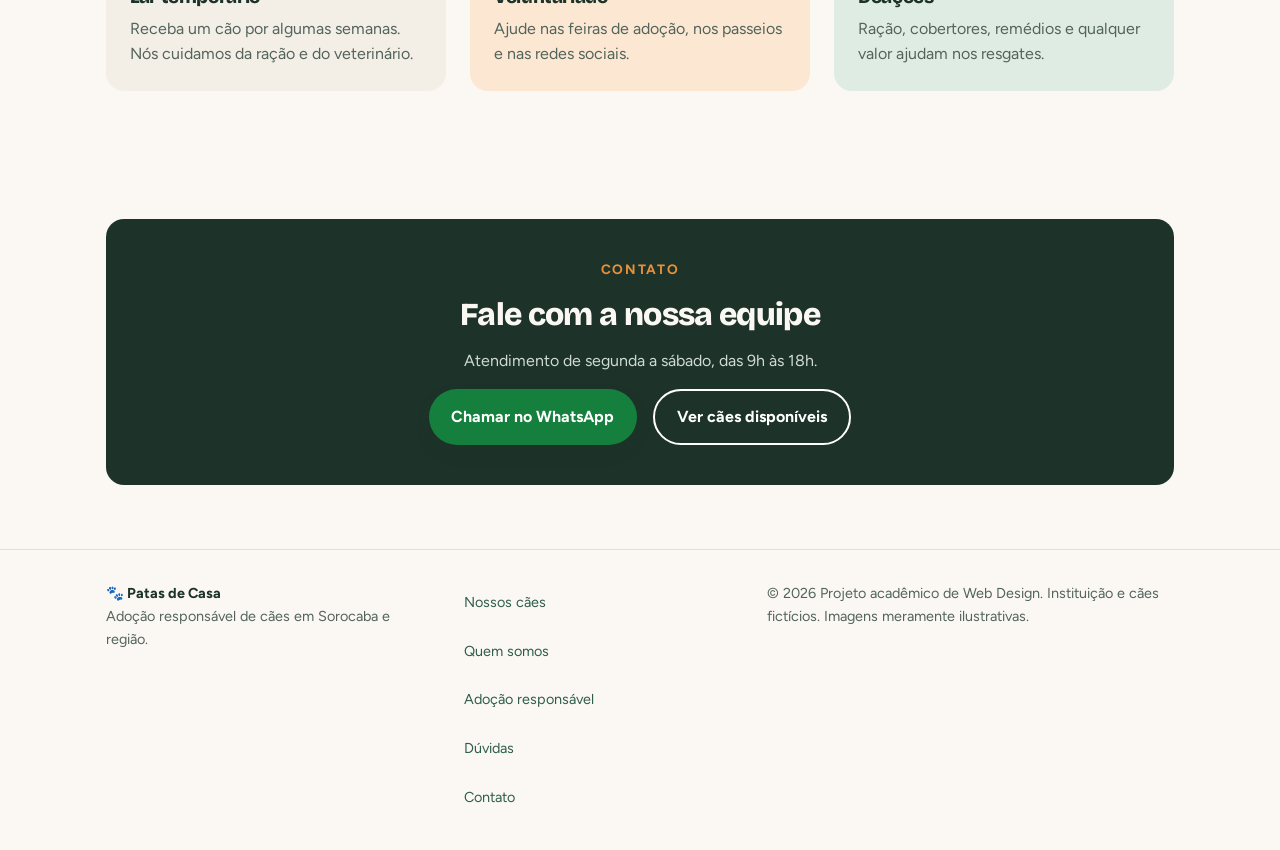
==== commit 8295a551: "1.7.8 - Correções de Nomes" ====
--- a/index.html
+++ b/index.html
@@ -401,7 +401,7 @@
             <span class="tag">♀ Fêmea</span>
           </div>
           <div class="body">
-            <h3>Fabricio <small>10 anos</small></h3>
+            <h3>Canela <small>10 anos</small></h3>
             <p>Grande · 24 kg · Jaú, SP</p>
             <dl class="ficha">
               <div><dt>Raça</dt><dd class="raca">Vizsla</dd></div>
